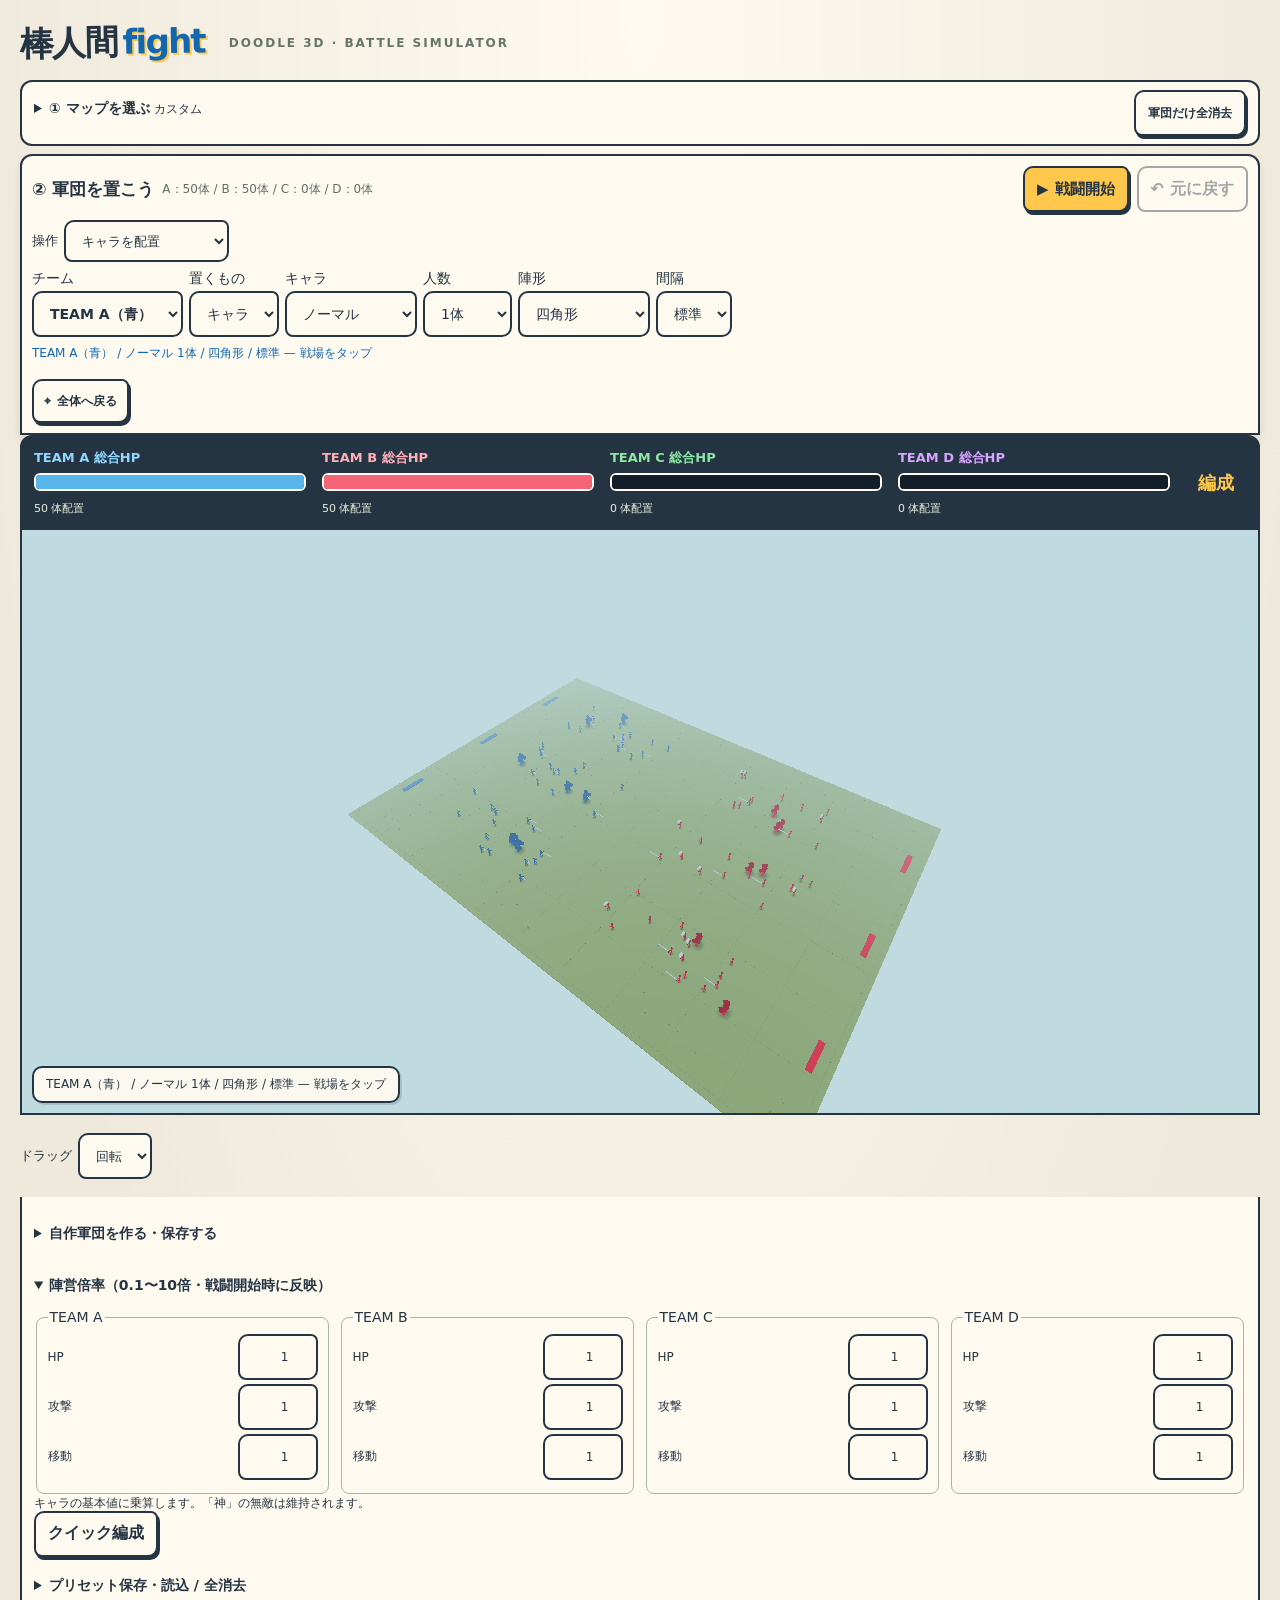
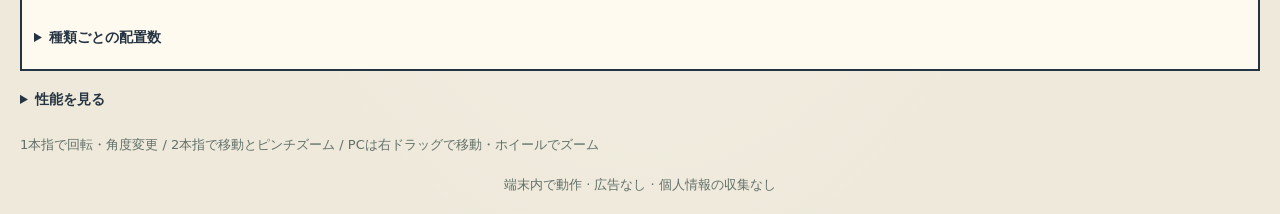
==== index.html @ 651b4381 "Add files via upload" ====
<!doctype html><html lang="ja"><head><meta charset="utf-8"><meta name="viewport" content="width=device-width,initial-scale=1,viewport-fit=cover"><meta name="theme-color" content="#fffaf0"><meta http-equiv="Content-Security-Policy" content="default-src 'self'; script-src 'self'; style-src 'self'; img-src 'self' data:; connect-src 'self'; worker-src 'self'; manifest-src 'self'"><title>棒人間fight</title><link rel="stylesheet" href="style.css"><link rel="manifest" href="manifest.json"><link rel="icon" href="icon.svg"></head><body><main><header><h1>棒人間<span>fight</span></h1><p>DOODLE 3D · BATTLE SIMULATOR</p><button id="install" hidden>インストール</button></header><section id="setup"><div class="intro"><b>2〜4陣営を編成しよう</b><span>人数を入力 → 自動配置 → フィールドで調整。</span></div><div class="teams"><section class="team a"><h2>TEAM A <small>青チーム</small></h2><div id="roster0"></div><p id="total0"></p></section><section class="team b"><h2>TEAM B <small>赤チーム</small></h2><div id="roster1"></div><p id="total1"></p></section><section class="team c"><h2>TEAM C <small>緑チーム</small></h2><div id="roster2"></div><p id="total2"></p></section><section class="team d"><h2>TEAM D <small>紫チーム</small></h2><div id="roster3"></div><p id="total3"></p></section></div><div class="actions"><button id="quickBack">元のフィールドへ戻る</button><button id="demo">おすすめ編成</button><button id="clear">全員クリア</button><button id="fight" class="primary">自動配置してフィールドへ</button></div><p id="notice" role="status">種類を混ぜて、大軍同士の戦いも楽しめます。</p></section><section id="battle" hidden><section id="mapBar" hidden><details id="mapChooser"><summary>① マップを選ぶ <span id="mapName">カスタム</span></summary><div id="mapButtons"></div><p id="mapHint">地形だけを切り替えます。軍団と倍率は保ちます。</p></details><button id="clearUnits">軍団だけ全消去</button></section><section id="editorBar" hidden><div class="editorTop"><h2>② 軍団を置こう</h2><small id="editCounts"></small><button id="editorStart" class="primary">戦闘開始</button><button id="undo" disabled>元に戻す</button></div><div class="editorTools"><label>操作 <select id="editTool"><option value="place">キャラを配置</option><option value="brush">ブラシで配置</option><option value="select">選択</option><option value="move">選択したものを移動</option><option value="terrain">地形を配置</option><option value="camera">カメラのみ</option></select></label><span id="editorPlacement"></span><button id="deleteSelected" disabled>選択を削除</button><button id="rotateSelected" disabled>45°回転</button><label id="terrainOptions" hidden>地形 <select id="terrainType"></select></label><label id="terrainScaleLabel" hidden>大きさ <select id="terrainScale"><option value="0.7">小</option><option value="1" selected>標準</option><option value="1.5">大</option></select></label></div><div id="editorStatus"></div><span id="editorCamera"></span></section><section id="editorDetails" hidden><details id="armyBuilder"><summary>自作軍団を作る・保存する</summary><p>キャラの人数を決めて保存すると、軍団メニューから呼び出せます。</p><div class="editorTools"><input id="armyName" maxlength="80" placeholder="自作軍団名" aria-label="自作軍団名"><button id="armyFromTeam">選んだTEAMの構成を使う</button><button id="armyFromPreset">選んだ軍団を編集</button></div><div id="armyRows"></div><div class="editorTools"><span id="customTotal">合計0体</span><button id="saveArmy" class="primary">軍団を保存・更新</button></div><small>現在の陣形・間隔も保存。同じ名前は更新します。軍団は1〜300体、50種類まで。</small><p id="armySaveStatus" role="status"></p></details><details open><summary>陣営倍率（0.1〜10倍・戦闘開始時に反映）</summary><div class="multipliers"><fieldset><legend>TEAM A</legend><label>HP<input id="mult0_hp" type="number" min="0.1" max="10" step="0.1" value="1" aria-label="TEAM A HP倍率"></label><label>攻撃<input id="mult0_attack" type="number" min="0.1" max="10" step="0.1" value="1" aria-label="TEAM A 攻撃倍率"></label><label>移動<input id="mult0_speed" type="number" min="0.1" max="10" step="0.1" value="1" aria-label="TEAM A 移動倍率"></label></fieldset><fieldset><legend>TEAM B</legend><label>HP<input id="mult1_hp" type="number" min="0.1" max="10" step="0.1" value="1" aria-label="TEAM B HP倍率"></label><label>攻撃<input id="mult1_attack" type="number" min="0.1" max="10" step="0.1" value="1" aria-label="TEAM B 攻撃倍率"></label><label>移動<input id="mult1_speed" type="number" min="0.1" max="10" step="0.1" value="1" aria-label="TEAM B 移動倍率"></label></fieldset><fieldset><legend>TEAM C</legend><label>HP<input id="mult2_hp" type="number" min="0.1" max="10" step="0.1" value="1" aria-label="TEAM C HP倍率"></label><label>攻撃<input id="mult2_attack" type="number" min="0.1" max="10" step="0.1" value="1" aria-label="TEAM C 攻撃倍率"></label><label>移動<input id="mult2_speed" type="number" min="0.1" max="10" step="0.1" value="1" aria-label="TEAM C 移動倍率"></label></fieldset><fieldset><legend>TEAM D</legend><label>HP<input id="mult3_hp" type="number" min="0.1" max="10" step="0.1" value="1" aria-label="TEAM D HP倍率"></label><label>攻撃<input id="mult3_attack" type="number" min="0.1" max="10" step="0.1" value="1" aria-label="TEAM D 攻撃倍率"></label><label>移動<input id="mult3_speed" type="number" min="0.1" max="10" step="0.1" value="1" aria-label="TEAM D 移動倍率"></label></fieldset></div><small>キャラの基本値に乗算します。「神」の無敵は維持されます。</small></details><button id="quick">クイック編成</button><details><summary>プリセット保存・読込 / 全消去</summary><div class="editorTools"><input id="presetName" type="text" placeholder="プリセット名" maxlength="80" aria-label="プリセット名"><button id="savePreset">保存</button><select id="presetList" aria-label="保存したプリセット"></select><button id="loadPreset">読込</button><select id="clearScope" aria-label="全消去の対象"><option value="0">TEAM Aのみ</option><option value="1">TEAM Bのみ</option><option value="2">TEAM Cのみ</option><option value="3">TEAM Dのみ</option><option value="terrain">地形のみ</option><option value="all">すべて</option></select><button id="clearField">選んだ対象を全消去</button></div></details><details><summary>種類ごとの配置数</summary><p id="composition"></p></details></section><div class="hud"><div><b>TEAM A 総合HP</b><progress id="hp0" max="1" value="1"></progress><small id="stats0"></small></div><div><b>TEAM B 総合HP</b><progress id="hp1" max="1" value="1"></progress><small id="stats1"></small></div><div><b>TEAM C 総合HP</b><progress id="hp2" max="1" value="1"></progress><small id="stats2"></small></div><div><b>TEAM D 総合HP</b><progress id="hp3" max="1" value="1"></progress><small id="stats3"></small></div><strong id="clock">0:00</strong></div><div id="arena"><canvas id="canvas"></canvas><div id="result" hidden><h2 id="winner"></h2><button id="again" class="primary">同じ配置でもう一度</button><button id="back">編成を変更</button></div><span id="dumbbellLabel" hidden>1t</span><output id="fieldFeedback" role="status" hidden></output><output id="selected">棒人間をタップすると個人HPを表示</output></div><div class="placement"><button id="placeToggle" aria-pressed="false">キャラを追加配置</button><div id="placeOptions" hidden><label>チーム <select id="placeTeam"><option value="0">TEAM A（青）</option><option value="1">TEAM B（赤）</option><option value="2">TEAM C（緑）</option><option value="3">TEAM D（紫）</option></select></label><label class="phase2Only">置くもの <select id="placeSource"><option value="character">キャラ</option><option value="army">軍団</option></select></label><label id="placeTypeLabel">キャラ <select id="placeType"></select></label><label id="armyLabel" hidden>軍団 <select id="armySelect"></select></label><label id="countLabel" class="phase2Only">人数 <select id="placeCount"><option value="1">1体</option><option value="5">5体</option><option value="10">10体</option><option value="25">25体</option><option value="50">50体</option><option value="100">100体</option></select></label><span id="armyTotal" class="phase2Only" hidden></span><label class="phase2Only">陣形 <select id="formation"></select></label><label class="phase2Only">間隔 <select id="density"></select></label><label id="brushCountLabel" hidden>ブラシ <select id="brushCount"><option value="1">1体ずつ</option><option value="5">5体ずつ</option><option value="10">10体ずつ</option></select></label><p id="armyContents" class="phase2Only" hidden></p><button id="placeEnd">配置終了</button></div><p id="placeStatus" role="status">通常操作：ドラッグでカメラを操作</p></div><div class="controls"><button id="pause">一時停止</button><button id="resetCamera">全体へ戻る</button><label>速度 <select id="speed"><option value="1">1倍</option><option value="2">2倍</option><option value="4">4倍</option></select></label><label>ドラッグ <select id="cameraMode"><option value="orbit">回転</option><option value="pan">移動</option></select></label><button id="return">編成を変更</button><span id="performance"></span></div><details><summary>性能を見る</summary><p id="perfDetail"></p><small>時間はCPU側の測定です。GPU時間は含みません。</small></details><p class="hint">1本指で回転・角度変更 / 2本指で移動とピンチズーム / PCは右ドラッグで移動・ホイールでズーム</p></section><footer>端末内で動作 · 広告なし · 個人情報の収集なし</footer></main><script type="module" src="game.js"></script></body></html>
---- style.css ----
/* Doodle 3D: paper, ink, team colours. No remote fonts or images. */
:root{color-scheme:light;font-family:system-ui,"Arial Rounded MT Bold",sans-serif;background:#eee9db;color:#253442;--ink:#253442;--paper:#fffaf0;--blue:#1267af;--red:#cb3549;--gold:#ffc84c}*{box-sizing:border-box}body{margin:0;background:radial-gradient(ellipse at top,#fffaf0,transparent 75%)}main{max-width:1300px;margin:auto;padding:20px}header{display:flex;align-items:center;gap:24px;flex-wrap:wrap;padding-bottom:14px}h1{font-size:34px;margin:0;letter-spacing:-1.8px;transform:rotate(-1deg)}h1 span{color:var(--blue);margin-left:6px;text-shadow:2px 2px 0 #ffc84c}header p{font-weight:800;letter-spacing:2px;font-size:12px;margin:0;color:#667569}h2{margin:0 0 12px;font-size:22px}h2 small{font-size:12px;margin-left:10px;color:#65706c}.intro{display:flex;justify-content:space-between;gap:12px;flex-wrap:wrap;margin-bottom:18px}.intro span,footer,.hint{color:#617068;font-size:13px}.teams{display:grid;grid-template-columns:1fr 1fr;gap:18px}.team{background:var(--paper);border:2px solid var(--ink);border-top:6px solid var(--blue);border-radius:18px 12px 17px 10px;padding:18px;box-shadow:3px 4px 0 #25344218}.team.b{border-top-color:var(--red)}.team.a h2{color:var(--blue)}.team.b h2{color:var(--red)}.row{display:grid;grid-template-columns:1fr 85px;align-items:center;gap:8px;border-bottom:1px dashed #c7c9b9;padding:8px 0}.row label{font-size:14px}.row small{display:block;font-size:12px;color:#65706c;margin-top:3px}
input,select,button{font:inherit;border:2px solid var(--ink);border-radius:10px 7px 10px 8px;background:var(--paper);color:var(--ink);min-height:46px;padding:8px 12px;max-width:100%}input{width:100%;text-align:right}button{cursor:pointer;font-weight:800;box-shadow:2px 3px 0 #253442;transition:transform .1s,box-shadow .1s}button:hover{background:#f1e8d3}button:active{transform:translate(2px,2px);box-shadow:0 1px 0 #253442}button:focus-visible,input:focus-visible,select:focus-visible,summary:focus-visible{outline:3px solid #1e8fc5;outline-offset:3px}button.primary{background:var(--gold);color:var(--ink);border-color:var(--ink)}button.primary:hover{background:#ffdb7a}button:disabled{opacity:.42;cursor:default;box-shadow:none}button::before{margin-right:6px}#editorStart::before{content:"▶"}#undo::before{content:"↶"}#deleteSelected::before{content:"×"}#rotateSelected::before{content:"↻"}#placeToggle::before{content:"＋"}#placeEnd::before{content:"✓"}#again::before{content:"↻"}#savePreset::before{content:"▣"}#back::before,#return::before{content:"✎"}#resetCamera::before{content:"⌖"}.actions,.controls{display:flex;flex-wrap:wrap;align-items:center;gap:10px;margin:18px 0}.actions .primary{margin-left:auto;padding:12px 26px}#notice{color:#617068;font-size:13px}
.hud{display:grid;grid-template-columns:1fr 60px 1fr;gap:16px;padding:12px;background:var(--ink);color:#fffaf0;border-radius:12px 12px 0 0;border:2px solid var(--ink)}.hud>div:last-child{text-align:right}.hud b{display:block;font-size:13px}.hud>div:first-child b{color:#8fd7ff}.hud>div:last-child b{color:#ffafb7}.hud small{font-size:11px;color:#eceddb}.hud strong{align-self:center;text-align:center;font-size:18px;color:var(--gold)}progress{appearance:none;display:block;width:100%;height:18px;margin:6px 0;border:2px solid #fffaf0;border-radius:6px;overflow:hidden;background:#131e28;accent-color:#57b5ec}progress::-webkit-progress-bar{background:#131e28}progress::-webkit-progress-value{background:#57b5ec}#hp1::-webkit-progress-value{background:#f56577}progress::-moz-progress-bar{background:#57b5ec}#hp1::-moz-progress-bar{background:#f56577}#hp1{accent-color:#f56577}#arena{position:relative;height:65vh;min-height:300px;background:#bfdbe0;overflow:hidden;border:2px solid var(--ink);border-top:0}canvas{display:block;width:100%;height:100%;touch-action:none}#selected{position:absolute;bottom:10px;left:10px;max-width:calc(100% - 20px);background:#fffaf0ed;color:var(--ink);border:2px solid var(--ink);padding:8px 12px;border-radius:10px;font-size:12px;pointer-events:none;box-shadow:2px 2px 0 #25344228}#result{position:absolute;inset:0;background:#253442c9;display:flex;justify-content:center;align-items:center;flex-wrap:wrap;align-content:center;gap:12px;padding:12px}#result[hidden],[hidden]{display:none!important}#winner{width:100%;text-align:center;font-size:clamp(32px,7vw,80px);color:var(--gold);text-shadow:4px 4px 0 #17212c;transform:rotate(-2deg)}#dumbbellLabel{position:absolute;transform:translate(-50%,-50%);font-weight:900;color:white;text-shadow:0 2px 3px #000;pointer-events:none}.controls label{display:flex;align-items:center;gap:6px;font-size:13px}#performance{font-size:12px;color:#617068}footer{text-align:center;margin-top:22px}
.placement{padding:12px;background:var(--paper);border:2px solid var(--ink);border-top:0;display:flex;flex-wrap:wrap;gap:10px;align-items:center;border-radius:0 0 12px 12px}#placeOptions{display:flex;flex-wrap:wrap;align-items:center;gap:10px}#placeOptions label{display:flex;align-items:center;gap:6px;font-size:14px}#placeType{max-width:210px}#placeStatus{width:100%;margin:0;font-size:14px;color:#617068}#placeStatus[data-team="0"]{color:var(--blue)}#placeStatus[data-team="1"]{color:var(--red)}#placeTeam{font-weight:800}#placeToggle[aria-pressed="true"]{background:var(--gold)}
#editorBar{position:sticky;top:0;z-index:5;background:var(--paper);border:2px solid var(--ink);border-radius:12px 12px 0 0;padding:10px;box-shadow:0 5px 10px #25344218}.editorTop,.editorTools{display:flex;align-items:center;gap:8px;flex-wrap:wrap}.editorTop h2{font-size:17px;margin:0}.editorTop .primary{margin-left:auto;font-size:15px}.editorTools{margin:8px 0}.editorTools label{display:flex;gap:6px;align-items:center;font-size:13px}.editorTools button{font-size:13px}#editorPlacement{display:contents}#editorBar #placeOptions{gap:6px}#editorBar #placeStatus{font-size:12px;padding-bottom:4px}#editorCamera{display:block;margin-top:6px}#editorCamera button{min-height:44px;font-size:12px;padding:5px 10px}#editorStatus{font-size:13px}#editCounts{color:#617068;font-size:12px}#editorDetails{padding:8px 12px;background:var(--paper);border:2px solid var(--ink);border-top:0}details{font-size:14px;margin-top:8px}summary{cursor:pointer;min-height:44px;padding:12px 0;font-weight:700}#composition{line-height:1.8;font-size:13px;white-space:pre-line}#presetName{width:190px;text-align:left}#presetList{max-width:230px}#editorBar #editTool{max-width:190px}#editorBar #placeType{max-width:180px}.editing .placement{display:none}
@media(max-width:600px){main{padding:10px}header{gap:8px 16px}h1{font-size:27px}header p{font-size:10px}.teams{gap:8px}.team{padding:10px}.row{grid-template-columns:1fr 58px}.row label{font-size:13px}.row small{font-size:11px}input{padding:8px 4px}h2{font-size:17px}h2 small{display:block;margin:3px 0}.hud{gap:8px;padding:8px}.actions .primary{width:100%;margin:0}.controls{gap:8px}.controls button{font-size:12px;padding:8px}#arena{height:60vh;min-height:300px}.placement{padding:10px}#placeOptions{gap:8px;width:100%}#placeOptions label{flex-wrap:wrap}#placeType{max-width:175px}.editorTop{gap:6px}.editorTop h2{font-size:16px}.editorTop .primary{margin-left:auto}.editorTools{gap:8px}.editorTools label{flex-wrap:wrap}.editorTools select{max-width:260px}#editorBar #placeOptions label{font-size:12px}#editorBar #placeType,#editorBar #placeTeam{max-width:150px}#editorBar #editTool{max-width:160px}}
@media(orientation:landscape) and (max-height:500px){header{display:none}.hud{padding:6px}.controls{margin:8px 0}.hint,footer{display:none}#battle #arena{height:62vh;min-height:190px}.editing #battle #arena{height:calc(100dvh - 225px);min-height:160px}.editing .editorTop{gap:6px}.editing .editorTools{margin:4px 0}.editing #editorStatus{max-width:100%}}
@media(prefers-reduced-motion:reduce){button{transition:none}}

.team.c{border-top-color:#299c51}.team.d{border-top-color:#9e48cd}.team.c h2,#placeStatus[data-team="2"]{color:#218744}.team.d h2,#placeStatus[data-team="3"]{color:#9040bc}
.hud{grid-template-columns:repeat(4,minmax(0,1fr)) 60px}.hud>div{text-align:left!important}.hud>div:nth-child(3) b{color:#8ce6a4}.hud>div:nth-child(4) b{color:#d6a5ff}.hud>div:nth-child(2) b{color:#ffafb7}
#hp2::-webkit-progress-value{background:#54ca79}#hp3::-webkit-progress-value{background:#bc83ee}#hp2::-moz-progress-bar{background:#54ca79}#hp3::-moz-progress-bar{background:#bc83ee}
.multipliers{display:grid;grid-template-columns:repeat(4,minmax(0,1fr));gap:8px}.multipliers fieldset{min-width:0;border:1px solid #aab3a5;border-radius:8px}.multipliers label{display:flex;align-items:center;gap:6px;margin:4px 0;font-size:12px}.multipliers input{min-width:0;width:80px;margin-left:auto}
@media(max-width:600px){.hud{grid-template-columns:1fr 1fr}.hud strong{grid-column:1/-1}.multipliers{grid-template-columns:1fr 1fr}.teams{grid-template-columns:1fr}}

/* Phase 2: team → character/army → count → formation → tap. */
body:not(.editing) .phase2Only{display:none!important}#armyContents{flex-basis:100%;font-size:12px;line-height:1.6;margin:0;color:#617068}#armyTotal{font-weight:700;font-size:13px}#armySelect{max-width:235px}
#mapBar{display:flex;gap:10px;align-items:flex-start;flex-wrap:wrap;background:var(--paper);border:2px solid var(--ink);border-radius:12px;padding:8px 12px;margin-bottom:8px}#mapBar details{flex:1;margin:0}#mapBar summary{padding:10px 0}#mapName{font-size:12px;font-weight:400}#mapButtons{display:grid;grid-template-columns:repeat(3,minmax(0,1fr));gap:8px}#mapHint{font-size:12px;color:#617068}#clearUnits{font-size:12px}#armyRows{display:grid;grid-template-columns:repeat(4,minmax(0,1fr));gap:8px}#armyRows label{display:flex;align-items:center;gap:6px;font-size:12px}#armyRows input{width:75px;min-width:0;margin-left:auto}#armyName{max-width:230px;text-align:left}#armySaveStatus{font-size:13px}#editorBar #placeOptions{align-items:end}#editorBar #placeOptions label{display:flex;flex-direction:column;align-items:flex-start;gap:3px}#editorBar #placeOptions select{width:100%;max-width:235px}#editorPlacement{display:block;width:100%}#editorBar #editTool{min-height:42px}#editorStatus{min-height:28px}#placeStatus{overflow-wrap:anywhere}
@media(max-width:600px){#editorBar{position:relative}#editorBar #placeOptions{display:grid;grid-template-columns:1fr 1fr;width:100%;gap:7px}#editorBar #placeOptions select{max-width:100%}#armyContents,#armyTotal{grid-column:1/-1}#editorBar #placeOptions label{min-width:0;font-size:12px}#armyRows{grid-template-columns:1fr 1fr}#mapButtons{grid-template-columns:1fr 1fr}#mapBar{padding:6px 10px}#editorCamera{margin-top:0}#editorCamera button{min-height:40px}#mapName{display:block}}
@media(orientation:landscape) and (max-height:500px){#editorBar{position:relative}.editing #arena{height:65vh!important;min-height:210px!important}}

#fieldFeedback{position:absolute;top:10px;left:10px;max-width:calc(100% - 20px);background:#fff1c5ed;border:1px solid var(--ink);border-radius:8px;padding:8px 10px;font-size:12px;pointer-events:none;overflow-wrap:anywhere;color:var(--ink)}
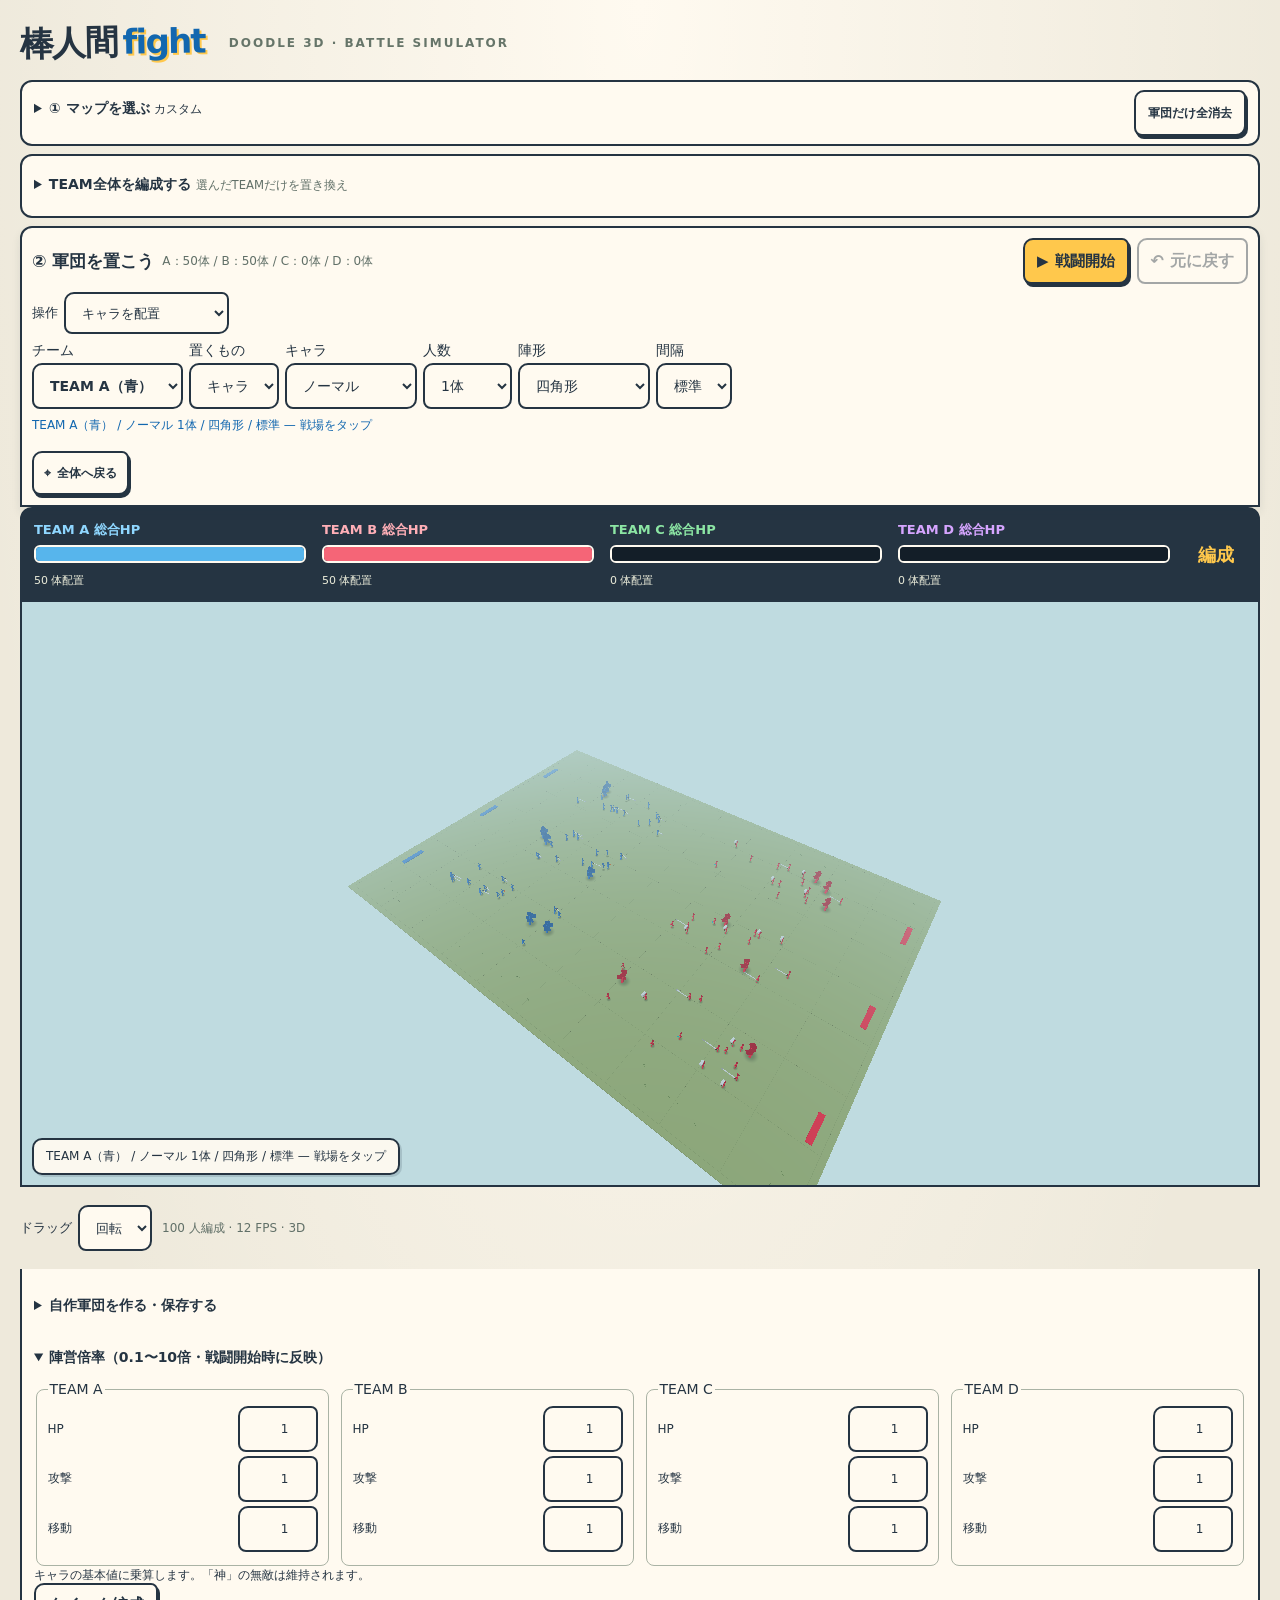
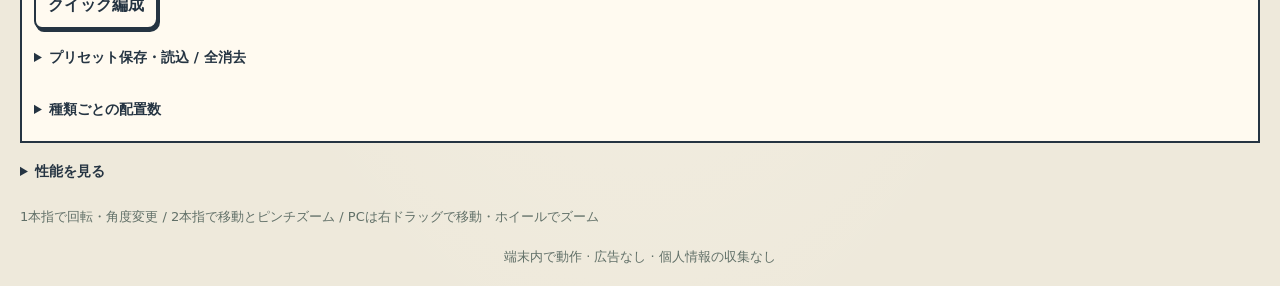
==== commit 82049902: "Add files via upload" ====
--- a/index.html
+++ b/index.html
@@ -1 +1 @@
-<!doctype html><html lang="ja"><head><meta charset="utf-8"><meta name="viewport" content="width=device-width,initial-scale=1,viewport-fit=cover"><meta name="theme-color" content="#fffaf0"><meta http-equiv="Content-Security-Policy" content="default-src 'self'; script-src 'self'; style-src 'self'; img-src 'self' data:; connect-src 'self'; worker-src 'self'; manifest-src 'self'"><title>棒人間fight</title><link rel="stylesheet" href="style.css"><link rel="manifest" href="manifest.json"><link rel="icon" href="icon.svg"></head><body><main><header><h1>棒人間<span>fight</span></h1><p>DOODLE 3D · BATTLE SIMULATOR</p><button id="install" hidden>インストール</button></header><section id="setup"><div class="intro"><b>2〜4陣営を編成しよう</b><span>人数を入力 → 自動配置 → フィールドで調整。</span></div><div class="teams"><section class="team a"><h2>TEAM A <small>青チーム</small></h2><div id="roster0"></div><p id="total0"></p></section><section class="team b"><h2>TEAM B <small>赤チーム</small></h2><div id="roster1"></div><p id="total1"></p></section><section class="team c"><h2>TEAM C <small>緑チーム</small></h2><div id="roster2"></div><p id="total2"></p></section><section class="team d"><h2>TEAM D <small>紫チーム</small></h2><div id="roster3"></div><p id="total3"></p></section></div><div class="actions"><button id="quickBack">元のフィールドへ戻る</button><button id="demo">おすすめ編成</button><button id="clear">全員クリア</button><button id="fight" class="primary">自動配置してフィールドへ</button></div><p id="notice" role="status">種類を混ぜて、大軍同士の戦いも楽しめます。</p></section><section id="battle" hidden><section id="mapBar" hidden><details id="mapChooser"><summary>① マップを選ぶ <span id="mapName">カスタム</span></summary><div id="mapButtons"></div><p id="mapHint">地形だけを切り替えます。軍団と倍率は保ちます。</p></details><button id="clearUnits">軍団だけ全消去</button></section><section id="editorBar" hidden><div class="editorTop"><h2>② 軍団を置こう</h2><small id="editCounts"></small><button id="editorStart" class="primary">戦闘開始</button><button id="undo" disabled>元に戻す</button></div><div class="editorTools"><label>操作 <select id="editTool"><option value="place">キャラを配置</option><option value="brush">ブラシで配置</option><option value="select">選択</option><option value="move">選択したものを移動</option><option value="terrain">地形を配置</option><option value="camera">カメラのみ</option></select></label><span id="editorPlacement"></span><button id="deleteSelected" disabled>選択を削除</button><button id="rotateSelected" disabled>45°回転</button><label id="terrainOptions" hidden>地形 <select id="terrainType"></select></label><label id="terrainScaleLabel" hidden>大きさ <select id="terrainScale"><option value="0.7">小</option><option value="1" selected>標準</option><option value="1.5">大</option></select></label></div><div id="editorStatus"></div><span id="editorCamera"></span></section><section id="editorDetails" hidden><details id="armyBuilder"><summary>自作軍団を作る・保存する</summary><p>キャラの人数を決めて保存すると、軍団メニューから呼び出せます。</p><div class="editorTools"><input id="armyName" maxlength="80" placeholder="自作軍団名" aria-label="自作軍団名"><button id="armyFromTeam">選んだTEAMの構成を使う</button><button id="armyFromPreset">選んだ軍団を編集</button></div><div id="armyRows"></div><div class="editorTools"><span id="customTotal">合計0体</span><button id="saveArmy" class="primary">軍団を保存・更新</button></div><small>現在の陣形・間隔も保存。同じ名前は更新します。軍団は1〜300体、50種類まで。</small><p id="armySaveStatus" role="status"></p></details><details open><summary>陣営倍率（0.1〜10倍・戦闘開始時に反映）</summary><div class="multipliers"><fieldset><legend>TEAM A</legend><label>HP<input id="mult0_hp" type="number" min="0.1" max="10" step="0.1" value="1" aria-label="TEAM A HP倍率"></label><label>攻撃<input id="mult0_attack" type="number" min="0.1" max="10" step="0.1" value="1" aria-label="TEAM A 攻撃倍率"></label><label>移動<input id="mult0_speed" type="number" min="0.1" max="10" step="0.1" value="1" aria-label="TEAM A 移動倍率"></label></fieldset><fieldset><legend>TEAM B</legend><label>HP<input id="mult1_hp" type="number" min="0.1" max="10" step="0.1" value="1" aria-label="TEAM B HP倍率"></label><label>攻撃<input id="mult1_attack" type="number" min="0.1" max="10" step="0.1" value="1" aria-label="TEAM B 攻撃倍率"></label><label>移動<input id="mult1_speed" type="number" min="0.1" max="10" step="0.1" value="1" aria-label="TEAM B 移動倍率"></label></fieldset><fieldset><legend>TEAM C</legend><label>HP<input id="mult2_hp" type="number" min="0.1" max="10" step="0.1" value="1" aria-label="TEAM C HP倍率"></label><label>攻撃<input id="mult2_attack" type="number" min="0.1" max="10" step="0.1" value="1" aria-label="TEAM C 攻撃倍率"></label><label>移動<input id="mult2_speed" type="number" min="0.1" max="10" step="0.1" value="1" aria-label="TEAM C 移動倍率"></label></fieldset><fieldset><legend>TEAM D</legend><label>HP<input id="mult3_hp" type="number" min="0.1" max="10" step="0.1" value="1" aria-label="TEAM D HP倍率"></label><label>攻撃<input id="mult3_attack" type="number" min="0.1" max="10" step="0.1" value="1" aria-label="TEAM D 攻撃倍率"></label><label>移動<input id="mult3_speed" type="number" min="0.1" max="10" step="0.1" value="1" aria-label="TEAM D 移動倍率"></label></fieldset></div><small>キャラの基本値に乗算します。「神」の無敵は維持されます。</small></details><button id="quick">クイック編成</button><details><summary>プリセット保存・読込 / 全消去</summary><div class="editorTools"><input id="presetName" type="text" placeholder="プリセット名" maxlength="80" aria-label="プリセット名"><button id="savePreset">保存</button><select id="presetList" aria-label="保存したプリセット"></select><button id="loadPreset">読込</button><select id="clearScope" aria-label="全消去の対象"><option value="0">TEAM Aのみ</option><option value="1">TEAM Bのみ</option><option value="2">TEAM Cのみ</option><option value="3">TEAM Dのみ</option><option value="terrain">地形のみ</option><option value="all">すべて</option></select><button id="clearField">選んだ対象を全消去</button></div></details><details><summary>種類ごとの配置数</summary><p id="composition"></p></details></section><div class="hud"><div><b>TEAM A 総合HP</b><progress id="hp0" max="1" value="1"></progress><small id="stats0"></small></div><div><b>TEAM B 総合HP</b><progress id="hp1" max="1" value="1"></progress><small id="stats1"></small></div><div><b>TEAM C 総合HP</b><progress id="hp2" max="1" value="1"></progress><small id="stats2"></small></div><div><b>TEAM D 総合HP</b><progress id="hp3" max="1" value="1"></progress><small id="stats3"></small></div><strong id="clock">0:00</strong></div><div id="arena"><canvas id="canvas"></canvas><div id="result" hidden><h2 id="winner"></h2><button id="again" class="primary">同じ配置でもう一度</button><button id="back">編成を変更</button></div><span id="dumbbellLabel" hidden>1t</span><output id="fieldFeedback" role="status" hidden></output><output id="selected">棒人間をタップすると個人HPを表示</output></div><div class="placement"><button id="placeToggle" aria-pressed="false">キャラを追加配置</button><div id="placeOptions" hidden><label>チーム <select id="placeTeam"><option value="0">TEAM A（青）</option><option value="1">TEAM B（赤）</option><option value="2">TEAM C（緑）</option><option value="3">TEAM D（紫）</option></select></label><label class="phase2Only">置くもの <select id="placeSource"><option value="character">キャラ</option><option value="army">軍団</option></select></label><label id="placeTypeLabel">キャラ <select id="placeType"></select></label><label id="armyLabel" hidden>軍団 <select id="armySelect"></select></label><label id="countLabel" class="phase2Only">人数 <select id="placeCount"><option value="1">1体</option><option value="5">5体</option><option value="10">10体</option><option value="25">25体</option><option value="50">50体</option><option value="100">100体</option></select></label><span id="armyTotal" class="phase2Only" hidden></span><label class="phase2Only">陣形 <select id="formation"></select></label><label class="phase2Only">間隔 <select id="density"></select></label><label id="brushCountLabel" hidden>ブラシ <select id="brushCount"><option value="1">1体ずつ</option><option value="5">5体ずつ</option><option value="10">10体ずつ</option></select></label><p id="armyContents" class="phase2Only" hidden></p><button id="placeEnd">配置終了</button></div><p id="placeStatus" role="status">通常操作：ドラッグでカメラを操作</p></div><div class="controls"><button id="pause">一時停止</button><button id="resetCamera">全体へ戻る</button><label>速度 <select id="speed"><option value="1">1倍</option><option value="2">2倍</option><option value="4">4倍</option></select></label><label>ドラッグ <select id="cameraMode"><option value="orbit">回転</option><option value="pan">移動</option></select></label><button id="return">編成を変更</button><span id="performance"></span></div><details><summary>性能を見る</summary><p id="perfDetail"></p><small>時間はCPU側の測定です。GPU時間は含みません。</small></details><p class="hint">1本指で回転・角度変更 / 2本指で移動とピンチズーム / PCは右ドラッグで移動・ホイールでズーム</p></section><footer>端末内で動作 · 広告なし · 個人情報の収集なし</footer></main><script type="module" src="game.js"></script></body></html>
+<!doctype html><html lang="ja"><head><meta charset="utf-8"><meta name="viewport" content="width=device-width,initial-scale=1,viewport-fit=cover"><meta name="theme-color" content="#fffaf0"><meta http-equiv="Content-Security-Policy" content="default-src 'self'; script-src 'self'; style-src 'self'; img-src 'self' data:; connect-src 'self'; worker-src 'self'; manifest-src 'self'"><title>棒人間fight</title><link rel="stylesheet" href="style.css"><link rel="manifest" href="manifest.json"><link rel="icon" href="icon.svg"></head><body><main><header><h1>棒人間<span>fight</span></h1><p>DOODLE 3D · BATTLE SIMULATOR</p><button id="install" hidden>インストール</button></header><section id="setup"><div class="intro"><b>2〜4陣営を編成しよう</b><span>人数を入力 → 自動配置 → フィールドで調整。</span></div><div class="teams"><section class="team a"><h2>TEAM A <small>青チーム</small></h2><div id="roster0"></div><p id="total0"></p></section><section class="team b"><h2>TEAM B <small>赤チーム</small></h2><div id="roster1"></div><p id="total1"></p></section><section class="team c"><h2>TEAM C <small>緑チーム</small></h2><div id="roster2"></div><p id="total2"></p></section><section class="team d"><h2>TEAM D <small>紫チーム</small></h2><div id="roster3"></div><p id="total3"></p></section></div><div class="actions"><button id="quickBack">元のフィールドへ戻る</button><button id="demo">おすすめ編成</button><button id="clear">全員クリア</button><button id="fight" class="primary">自動配置してフィールドへ</button></div><p id="notice" role="status">種類を混ぜて、大軍同士の戦いも楽しめます。</p></section><section id="battle" hidden><section id="mapBar" hidden><details id="mapChooser"><summary>① マップを選ぶ <span id="mapName">カスタム</span></summary><div id="mapButtons"></div><p id="mapHint">地形だけを切り替えます。軍団と倍率は保ちます。</p></details><button id="clearUnits">軍団だけ全消去</button></section><section id="teamPresetBar" hidden><details id="teamPresetPanel"><summary>TEAM全体を編成する <small>選んだTEAMだけを置き換え</small></summary><div class="teamPresetGrid"><section class="teamPresetCard teamColor0"><h3>TEAM A 全体 <small id="teamPresetCount0"></small></h3><select id="teamPreset0" aria-label="TEAM A 全体プリセット"></select><p id="teamPresetSummary0"></p><button id="applyTeam0">このTEAMを編成</button></section><section class="teamPresetCard teamColor1"><h3>TEAM B 全体 <small id="teamPresetCount1"></small></h3><select id="teamPreset1" aria-label="TEAM B 全体プリセット"></select><p id="teamPresetSummary1"></p><button id="applyTeam1">このTEAMを編成</button></section><section class="teamPresetCard teamColor2"><h3>TEAM C 全体 <small id="teamPresetCount2"></small></h3><select id="teamPreset2" aria-label="TEAM C 全体プリセット"></select><p id="teamPresetSummary2"></p><button id="applyTeam2">このTEAMを編成</button></section><section class="teamPresetCard teamColor3"><h3>TEAM D 全体 <small id="teamPresetCount3"></small></h3><select id="teamPreset3" aria-label="TEAM D 全体プリセット"></select><p id="teamPresetSummary3"></p><button id="applyTeam3">このTEAMを編成</button></section></div><details id="saveTeamPanel"><summary>自作チームの配置を保存</summary><div class="editorTools"><label>TEAM <select id="saveTeamTarget"><option value="0">A</option><option value="1">B</option><option value="2">C</option><option value="3">D</option></select></label><input id="teamPresetName" maxlength="80" placeholder="自作チーム名" aria-label="自作チーム名"><button id="saveTeamPreset">チームを保存・更新</button></div><small>種類・人数・部隊間の配置を保存。別TEAMでは初期位置と向きを合わせて展開。同名は更新。</small><p id="teamSaveStatus" role="status"></p></details></details></section><section id="editorBar" hidden><div class="editorTop"><h2>② 軍団を置こう</h2><small id="editCounts"></small><button id="editorStart" class="primary">戦闘開始</button><button id="undo" disabled>元に戻す</button></div><div class="editorTools"><label>操作 <select id="editTool"><option value="place">キャラを配置</option><option value="brush">ブラシで配置</option><option value="select">選択</option><option value="move">選択したものを移動</option><option value="terrain">地形を配置</option><option value="camera">カメラのみ</option></select></label><span id="editorPlacement"></span><button id="deleteSelected" disabled>選択を削除</button><button id="rotateSelected" disabled>45°回転</button><label id="terrainOptions" hidden>地形 <select id="terrainType"></select></label><label id="terrainScaleLabel" hidden>大きさ <select id="terrainScale"><option value="0.7">小</option><option value="1" selected>標準</option><option value="1.5">大</option></select></label></div><div id="editorStatus"></div><span id="editorCamera"></span></section><section id="editorDetails" hidden><details id="armyBuilder"><summary>自作軍団を作る・保存する</summary><p>キャラの人数を決めて保存すると、軍団メニューから呼び出せます。</p><div class="editorTools"><input id="armyName" maxlength="80" placeholder="自作軍団名" aria-label="自作軍団名"><button id="armyFromTeam">選んだTEAMの構成を使う</button><button id="armyFromPreset">選んだ軍団を編集</button></div><div id="armyRows"></div><div class="editorTools"><span id="customTotal">合計0体</span><button id="saveArmy" class="primary">軍団を保存・更新</button></div><small>現在の陣形・間隔も保存。同じ名前は更新します。軍団は1〜300体、50種類まで。</small><p id="armySaveStatus" role="status"></p></details><details open><summary>陣営倍率（0.1〜10倍・戦闘開始時に反映）</summary><div class="multipliers"><fieldset><legend>TEAM A</legend><label>HP<input id="mult0_hp" type="number" min="0.1" max="10" step="0.1" value="1" aria-label="TEAM A HP倍率"></label><label>攻撃<input id="mult0_attack" type="number" min="0.1" max="10" step="0.1" value="1" aria-label="TEAM A 攻撃倍率"></label><label>移動<input id="mult0_speed" type="number" min="0.1" max="10" step="0.1" value="1" aria-label="TEAM A 移動倍率"></label></fieldset><fieldset><legend>TEAM B</legend><label>HP<input id="mult1_hp" type="number" min="0.1" max="10" step="0.1" value="1" aria-label="TEAM B HP倍率"></label><label>攻撃<input id="mult1_attack" type="number" min="0.1" max="10" step="0.1" value="1" aria-label="TEAM B 攻撃倍率"></label><label>移動<input id="mult1_speed" type="number" min="0.1" max="10" step="0.1" value="1" aria-label="TEAM B 移動倍率"></label></fieldset><fieldset><legend>TEAM C</legend><label>HP<input id="mult2_hp" type="number" min="0.1" max="10" step="0.1" value="1" aria-label="TEAM C HP倍率"></label><label>攻撃<input id="mult2_attack" type="number" min="0.1" max="10" step="0.1" value="1" aria-label="TEAM C 攻撃倍率"></label><label>移動<input id="mult2_speed" type="number" min="0.1" max="10" step="0.1" value="1" aria-label="TEAM C 移動倍率"></label></fieldset><fieldset><legend>TEAM D</legend><label>HP<input id="mult3_hp" type="number" min="0.1" max="10" step="0.1" value="1" aria-label="TEAM D HP倍率"></label><label>攻撃<input id="mult3_attack" type="number" min="0.1" max="10" step="0.1" value="1" aria-label="TEAM D 攻撃倍率"></label><label>移動<input id="mult3_speed" type="number" min="0.1" max="10" step="0.1" value="1" aria-label="TEAM D 移動倍率"></label></fieldset></div><small>キャラの基本値に乗算します。「神」の無敵は維持されます。</small></details><button id="quick">クイック編成</button><details><summary>プリセット保存・読込 / 全消去</summary><div class="editorTools"><input id="presetName" type="text" placeholder="プリセット名" maxlength="80" aria-label="プリセット名"><button id="savePreset">保存</button><select id="presetList" aria-label="保存したプリセット"></select><button id="loadPreset">読込</button><select id="clearScope" aria-label="全消去の対象"><option value="0">TEAM Aのみ</option><option value="1">TEAM Bのみ</option><option value="2">TEAM Cのみ</option><option value="3">TEAM Dのみ</option><option value="terrain">地形のみ</option><option value="all">すべて</option></select><button id="clearField">選んだ対象を全消去</button></div></details><details><summary>種類ごとの配置数</summary><p id="composition"></p></details></section><div class="hud"><div><b>TEAM A 総合HP</b><progress id="hp0" max="1" value="1"></progress><small id="stats0"></small></div><div><b>TEAM B 総合HP</b><progress id="hp1" max="1" value="1"></progress><small id="stats1"></small></div><div><b>TEAM C 総合HP</b><progress id="hp2" max="1" value="1"></progress><small id="stats2"></small></div><div><b>TEAM D 総合HP</b><progress id="hp3" max="1" value="1"></progress><small id="stats3"></small></div><strong id="clock">0:00</strong></div><div id="arena"><canvas id="canvas"></canvas><div id="result" hidden><h2 id="winner"></h2><div id="battleReport"><p id="reportTime"></p><div class="reportTable"><table><thead><tr><th>TEAM</th><th>生存</th><th>撃破</th><th>与ダメージ</th><th>投入</th></tr></thead><tbody id="reportTeams"></tbody></table></div><p id="reportMvp"></p><p id="reportDamage"></p></div><div class="resultActions"><button id="again" class="primary">同じ条件でもう一度</button><button id="back">編成を変更して再戦</button></div></div><span id="dumbbellLabel" hidden>1t</span><output id="fieldFeedback" role="status" hidden></output><output id="selected">棒人間をタップすると個人HPを表示</output></div><div class="placement"><button id="placeToggle" aria-pressed="false">キャラを追加配置</button><div id="placeOptions" hidden><label>チーム <select id="placeTeam"><option value="0">TEAM A（青）</option><option value="1">TEAM B（赤）</option><option value="2">TEAM C（緑）</option><option value="3">TEAM D（紫）</option></select></label><label class="phase2Only">置くもの <select id="placeSource"><option value="character">キャラ</option><option value="army">軍団</option></select></label><label id="placeTypeLabel">キャラ <select id="placeType"></select></label><label id="armyLabel" hidden>この場所に部隊を追加 <select id="armySelect"></select></label><label id="countLabel" class="phase2Only">人数 <select id="placeCount"><option value="1">1体</option><option value="5">5体</option><option value="10">10体</option><option value="25">25体</option><option value="50">50体</option><option value="100">100体</option></select></label><span id="armyTotal" class="phase2Only" hidden></span><label class="phase2Only">陣形 <select id="formation"></select></label><label class="phase2Only">間隔 <select id="density"></select></label><label id="brushCountLabel" hidden>ブラシ <select id="brushCount"><option value="1">1体ずつ</option><option value="5">5体ずつ</option><option value="10">10体ずつ</option></select></label><p id="armyContents" class="phase2Only" hidden></p><button id="placeEnd">配置終了</button></div><p id="placeStatus" role="status">通常操作：ドラッグでカメラを操作</p></div><div class="controls"><button id="pause">一時停止</button><button id="resetCamera">全体へ戻る</button><label>速度 <select id="speed"><option value="1">1倍</option><option value="2">2倍</option><option value="4">4倍</option></select></label><label>ドラッグ <select id="cameraMode"><option value="orbit">回転</option><option value="pan">移動</option></select></label><button id="return">編成を変更</button><span id="performance"></span><div id="cameraTools" class="watchOnly"><button id="followSelected" disabled>選んだキャラを追従</button><button id="freeCamera" hidden>自由カメラへ</button><span id="cameraStatus" role="status">自由カメラ</span></div></div><details><summary>性能を見る</summary><p id="perfDetail"></p><small>時間はCPU側の測定です。GPU時間は含みません。</small></details><p class="hint">1本指で回転・角度変更 / 2本指で移動とピンチズーム / PCは右ドラッグで移動・ホイールでズーム</p></section><footer>端末内で動作 · 広告なし · 個人情報の収集なし</footer></main><script type="module" src="game.js"></script></body></html>
--- a/style.css
+++ b/style.css
@@ -21,3 +21,9 @@
 @media(orientation:landscape) and (max-height:500px){#editorBar{position:relative}.editing #arena{height:65vh!important;min-height:210px!important}}
 
 #fieldFeedback{position:absolute;top:10px;left:10px;max-width:calc(100% - 20px);background:#fff1c5ed;border:1px solid var(--ink);border-radius:8px;padding:8px 10px;font-size:12px;pointer-events:none;overflow-wrap:anywhere;color:var(--ink)}
+
+/* Phase 3: whole-team replacement lives separately from the placement palette. */
+#teamPresetBar{background:var(--paper);border:2px solid var(--ink);border-radius:12px;padding:8px 12px;margin-bottom:8px}#teamPresetBar>details{margin:0}#teamPresetBar summary small{font-weight:400;color:#617068}.teamPresetGrid{display:grid;grid-template-columns:repeat(4,minmax(0,1fr));gap:10px}.teamPresetCard{border:2px solid var(--ink);border-top:5px solid var(--blue);border-radius:10px;padding:10px;min-width:0}.teamPresetCard h3{font-size:15px;margin:0 0 8px}.teamPresetCard h3 small{display:block;font-weight:400;font-size:12px}.teamPresetCard select,.teamPresetCard button{width:100%;font-size:13px}.teamPresetCard p{font-size:12px;line-height:1.7;min-height:65px}.teamColor1{border-top-color:var(--red)}.teamColor2{border-top-color:#299c51}.teamColor3{border-top-color:#9e48cd}#teamPresetName{width:220px;text-align:left}#teamSaveStatus{font-size:13px}
+#cameraTools{display:flex;flex-wrap:wrap;gap:8px;align-items:center;flex-basis:100%}#cameraStatus{font-size:12px}body.editing .watchOnly{display:none!important}
+#result{display:flex;flex-direction:column;flex-wrap:nowrap;justify-content:flex-start;align-items:stretch;overflow:auto;padding:18px;background:#253442ee}#winner{font-size:clamp(25px,5vw,60px);margin:4px 0 12px}#battleReport{color:var(--paper);width:min(850px,100%);margin:0 auto;font-size:13px;line-height:1.6}#reportTime{text-align:center;margin:0 0 8px}.reportTable{overflow-x:auto}.reportTable table{width:100%;border-collapse:collapse;text-align:left}.reportTable th,.reportTable td{padding:6px;border-bottom:1px solid #738076;font-size:12px}.reportTable th{color:#ffda73}.resultActions{display:flex;justify-content:center;gap:10px;flex-wrap:wrap;margin:4px 0 12px}#reportMvp{color:#ffda73}#reportDamage{margin:6px 0}
+@media(max-width:600px){.teamPresetGrid{grid-template-columns:1fr 1fr}.teamPresetCard{padding:8px}.teamPresetCard p{min-height:0}.teamPresetCard select,.teamPresetCard button{font-size:12px;padding:6px}.teamPresetCard h3{font-size:13px}#teamPresetBar summary small{display:block}#result{padding:10px}.reportTable th,.reportTable td{font-size:10px;padding:5px 3px}#battleReport{font-size:12px}.resultActions button{width:100%;font-size:13px}#cameraTools button{font-size:12px}}
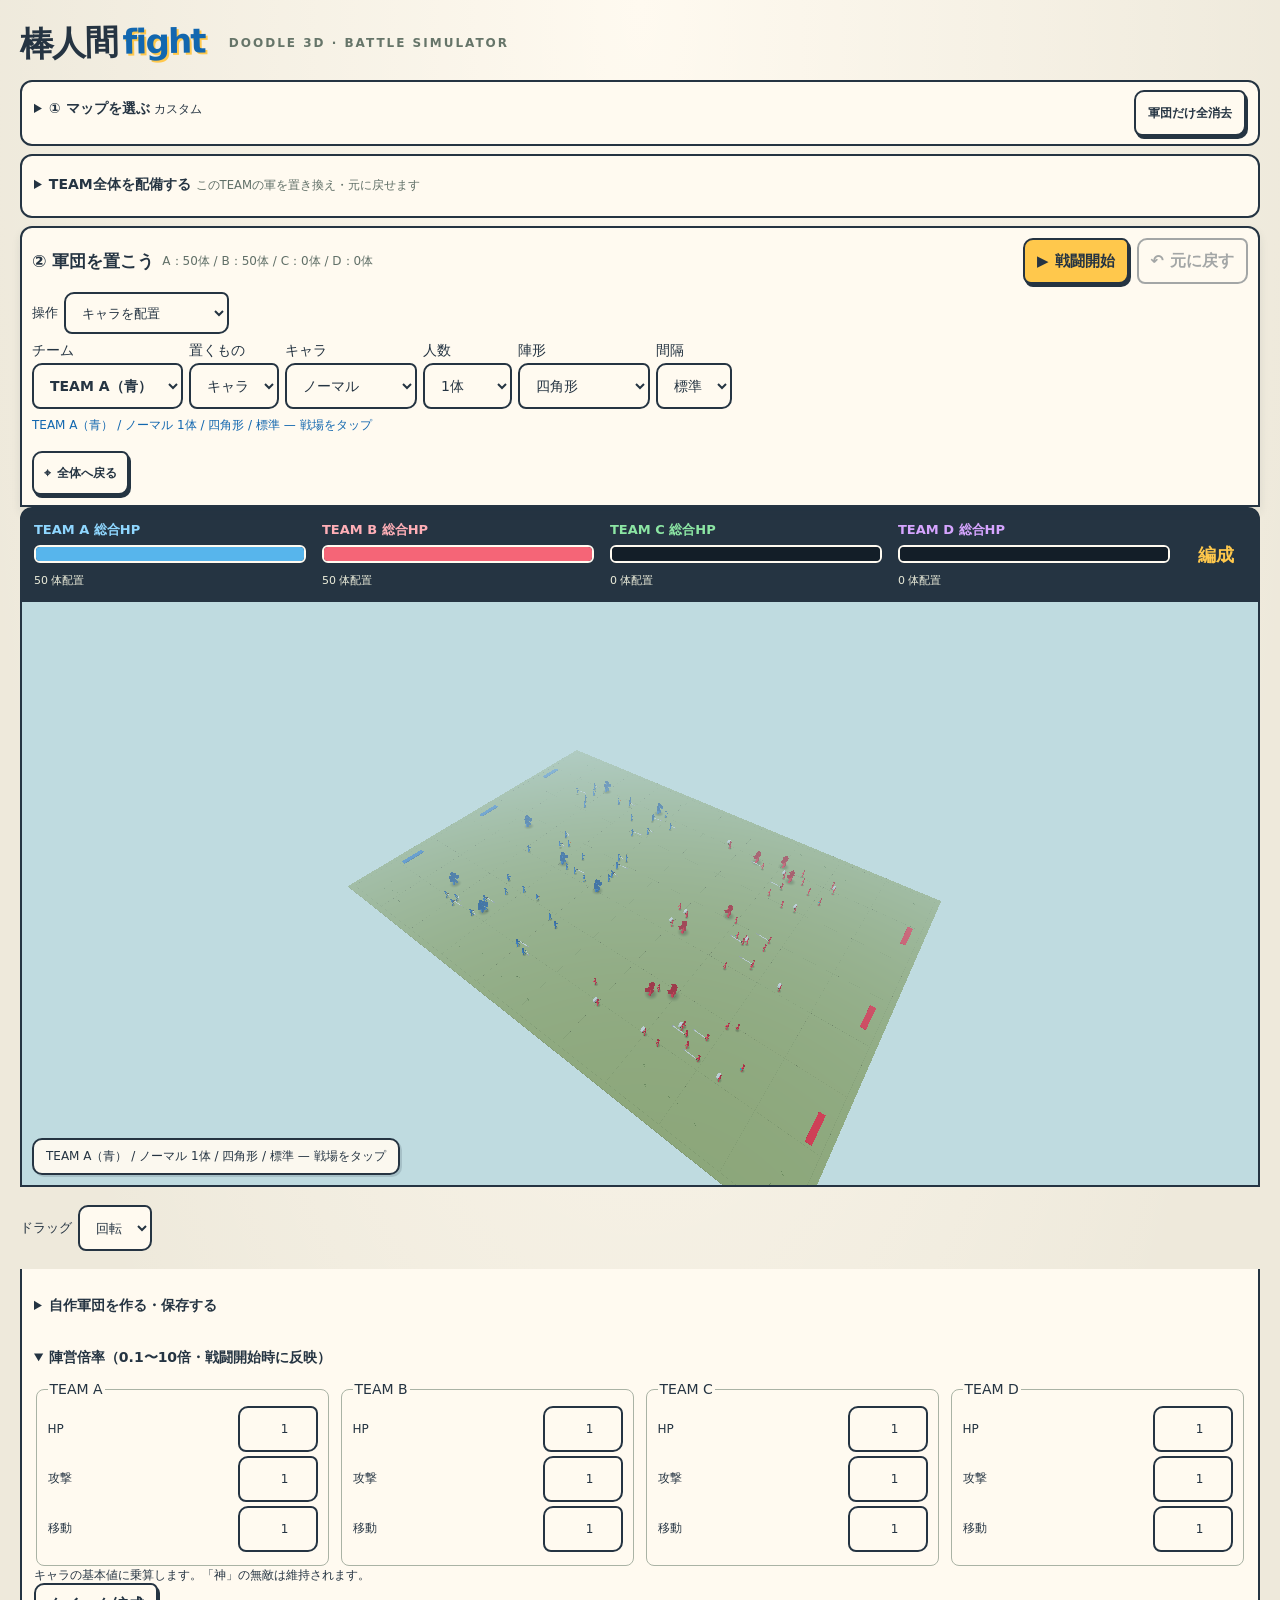
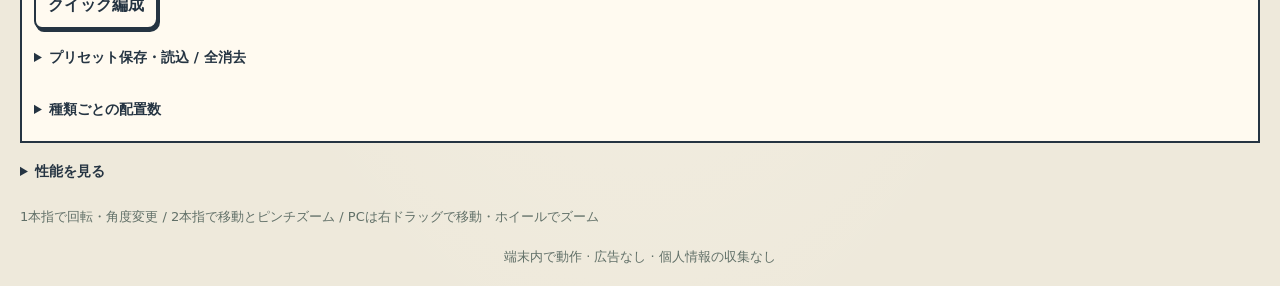
==== commit 1830d45e: "Add files via upload" ====
--- a/index.html
+++ b/index.html
@@ -1 +1 @@
-<!doctype html><html lang="ja"><head><meta charset="utf-8"><meta name="viewport" content="width=device-width,initial-scale=1,viewport-fit=cover"><meta name="theme-color" content="#fffaf0"><meta http-equiv="Content-Security-Policy" content="default-src 'self'; script-src 'self'; style-src 'self'; img-src 'self' data:; connect-src 'self'; worker-src 'self'; manifest-src 'self'"><title>棒人間fight</title><link rel="stylesheet" href="style.css"><link rel="manifest" href="manifest.json"><link rel="icon" href="icon.svg"></head><body><main><header><h1>棒人間<span>fight</span></h1><p>DOODLE 3D · BATTLE SIMULATOR</p><button id="install" hidden>インストール</button></header><section id="setup"><div class="intro"><b>2〜4陣営を編成しよう</b><span>人数を入力 → 自動配置 → フィールドで調整。</span></div><div class="teams"><section class="team a"><h2>TEAM A <small>青チーム</small></h2><div id="roster0"></div><p id="total0"></p></section><section class="team b"><h2>TEAM B <small>赤チーム</small></h2><div id="roster1"></div><p id="total1"></p></section><section class="team c"><h2>TEAM C <small>緑チーム</small></h2><div id="roster2"></div><p id="total2"></p></section><section class="team d"><h2>TEAM D <small>紫チーム</small></h2><div id="roster3"></div><p id="total3"></p></section></div><div class="actions"><button id="quickBack">元のフィールドへ戻る</button><button id="demo">おすすめ編成</button><button id="clear">全員クリア</button><button id="fight" class="primary">自動配置してフィールドへ</button></div><p id="notice" role="status">種類を混ぜて、大軍同士の戦いも楽しめます。</p></section><section id="battle" hidden><section id="mapBar" hidden><details id="mapChooser"><summary>① マップを選ぶ <span id="mapName">カスタム</span></summary><div id="mapButtons"></div><p id="mapHint">地形だけを切り替えます。軍団と倍率は保ちます。</p></details><button id="clearUnits">軍団だけ全消去</button></section><section id="teamPresetBar" hidden><details id="teamPresetPanel"><summary>TEAM全体を編成する <small>選んだTEAMだけを置き換え</small></summary><div class="teamPresetGrid"><section class="teamPresetCard teamColor0"><h3>TEAM A 全体 <small id="teamPresetCount0"></small></h3><select id="teamPreset0" aria-label="TEAM A 全体プリセット"></select><p id="teamPresetSummary0"></p><button id="applyTeam0">このTEAMを編成</button></section><section class="teamPresetCard teamColor1"><h3>TEAM B 全体 <small id="teamPresetCount1"></small></h3><select id="teamPreset1" aria-label="TEAM B 全体プリセット"></select><p id="teamPresetSummary1"></p><button id="applyTeam1">このTEAMを編成</button></section><section class="teamPresetCard teamColor2"><h3>TEAM C 全体 <small id="teamPresetCount2"></small></h3><select id="teamPreset2" aria-label="TEAM C 全体プリセット"></select><p id="teamPresetSummary2"></p><button id="applyTeam2">このTEAMを編成</button></section><section class="teamPresetCard teamColor3"><h3>TEAM D 全体 <small id="teamPresetCount3"></small></h3><select id="teamPreset3" aria-label="TEAM D 全体プリセット"></select><p id="teamPresetSummary3"></p><button id="applyTeam3">このTEAMを編成</button></section></div><details id="saveTeamPanel"><summary>自作チームの配置を保存</summary><div class="editorTools"><label>TEAM <select id="saveTeamTarget"><option value="0">A</option><option value="1">B</option><option value="2">C</option><option value="3">D</option></select></label><input id="teamPresetName" maxlength="80" placeholder="自作チーム名" aria-label="自作チーム名"><button id="saveTeamPreset">チームを保存・更新</button></div><small>種類・人数・部隊間の配置を保存。別TEAMでは初期位置と向きを合わせて展開。同名は更新。</small><p id="teamSaveStatus" role="status"></p></details></details></section><section id="editorBar" hidden><div class="editorTop"><h2>② 軍団を置こう</h2><small id="editCounts"></small><button id="editorStart" class="primary">戦闘開始</button><button id="undo" disabled>元に戻す</button></div><div class="editorTools"><label>操作 <select id="editTool"><option value="place">キャラを配置</option><option value="brush">ブラシで配置</option><option value="select">選択</option><option value="move">選択したものを移動</option><option value="terrain">地形を配置</option><option value="camera">カメラのみ</option></select></label><span id="editorPlacement"></span><button id="deleteSelected" disabled>選択を削除</button><button id="rotateSelected" disabled>45°回転</button><label id="terrainOptions" hidden>地形 <select id="terrainType"></select></label><label id="terrainScaleLabel" hidden>大きさ <select id="terrainScale"><option value="0.7">小</option><option value="1" selected>標準</option><option value="1.5">大</option></select></label></div><div id="editorStatus"></div><span id="editorCamera"></span></section><section id="editorDetails" hidden><details id="armyBuilder"><summary>自作軍団を作る・保存する</summary><p>キャラの人数を決めて保存すると、軍団メニューから呼び出せます。</p><div class="editorTools"><input id="armyName" maxlength="80" placeholder="自作軍団名" aria-label="自作軍団名"><button id="armyFromTeam">選んだTEAMの構成を使う</button><button id="armyFromPreset">選んだ軍団を編集</button></div><div id="armyRows"></div><div class="editorTools"><span id="customTotal">合計0体</span><button id="saveArmy" class="primary">軍団を保存・更新</button></div><small>現在の陣形・間隔も保存。同じ名前は更新します。軍団は1〜300体、50種類まで。</small><p id="armySaveStatus" role="status"></p></details><details open><summary>陣営倍率（0.1〜10倍・戦闘開始時に反映）</summary><div class="multipliers"><fieldset><legend>TEAM A</legend><label>HP<input id="mult0_hp" type="number" min="0.1" max="10" step="0.1" value="1" aria-label="TEAM A HP倍率"></label><label>攻撃<input id="mult0_attack" type="number" min="0.1" max="10" step="0.1" value="1" aria-label="TEAM A 攻撃倍率"></label><label>移動<input id="mult0_speed" type="number" min="0.1" max="10" step="0.1" value="1" aria-label="TEAM A 移動倍率"></label></fieldset><fieldset><legend>TEAM B</legend><label>HP<input id="mult1_hp" type="number" min="0.1" max="10" step="0.1" value="1" aria-label="TEAM B HP倍率"></label><label>攻撃<input id="mult1_attack" type="number" min="0.1" max="10" step="0.1" value="1" aria-label="TEAM B 攻撃倍率"></label><label>移動<input id="mult1_speed" type="number" min="0.1" max="10" step="0.1" value="1" aria-label="TEAM B 移動倍率"></label></fieldset><fieldset><legend>TEAM C</legend><label>HP<input id="mult2_hp" type="number" min="0.1" max="10" step="0.1" value="1" aria-label="TEAM C HP倍率"></label><label>攻撃<input id="mult2_attack" type="number" min="0.1" max="10" step="0.1" value="1" aria-label="TEAM C 攻撃倍率"></label><label>移動<input id="mult2_speed" type="number" min="0.1" max="10" step="0.1" value="1" aria-label="TEAM C 移動倍率"></label></fieldset><fieldset><legend>TEAM D</legend><label>HP<input id="mult3_hp" type="number" min="0.1" max="10" step="0.1" value="1" aria-label="TEAM D HP倍率"></label><label>攻撃<input id="mult3_attack" type="number" min="0.1" max="10" step="0.1" value="1" aria-label="TEAM D 攻撃倍率"></label><label>移動<input id="mult3_speed" type="number" min="0.1" max="10" step="0.1" value="1" aria-label="TEAM D 移動倍率"></label></fieldset></div><small>キャラの基本値に乗算します。「神」の無敵は維持されます。</small></details><button id="quick">クイック編成</button><details><summary>プリセット保存・読込 / 全消去</summary><div class="editorTools"><input id="presetName" type="text" placeholder="プリセット名" maxlength="80" aria-label="プリセット名"><button id="savePreset">保存</button><select id="presetList" aria-label="保存したプリセット"></select><button id="loadPreset">読込</button><select id="clearScope" aria-label="全消去の対象"><option value="0">TEAM Aのみ</option><option value="1">TEAM Bのみ</option><option value="2">TEAM Cのみ</option><option value="3">TEAM Dのみ</option><option value="terrain">地形のみ</option><option value="all">すべて</option></select><button id="clearField">選んだ対象を全消去</button></div></details><details><summary>種類ごとの配置数</summary><p id="composition"></p></details></section><div class="hud"><div><b>TEAM A 総合HP</b><progress id="hp0" max="1" value="1"></progress><small id="stats0"></small></div><div><b>TEAM B 総合HP</b><progress id="hp1" max="1" value="1"></progress><small id="stats1"></small></div><div><b>TEAM C 総合HP</b><progress id="hp2" max="1" value="1"></progress><small id="stats2"></small></div><div><b>TEAM D 総合HP</b><progress id="hp3" max="1" value="1"></progress><small id="stats3"></small></div><strong id="clock">0:00</strong></div><div id="arena"><canvas id="canvas"></canvas><div id="result" hidden><h2 id="winner"></h2><div id="battleReport"><p id="reportTime"></p><div class="reportTable"><table><thead><tr><th>TEAM</th><th>生存</th><th>撃破</th><th>与ダメージ</th><th>投入</th></tr></thead><tbody id="reportTeams"></tbody></table></div><p id="reportMvp"></p><p id="reportDamage"></p></div><div class="resultActions"><button id="again" class="primary">同じ条件でもう一度</button><button id="back">編成を変更して再戦</button></div></div><span id="dumbbellLabel" hidden>1t</span><output id="fieldFeedback" role="status" hidden></output><output id="selected">棒人間をタップすると個人HPを表示</output></div><div class="placement"><button id="placeToggle" aria-pressed="false">キャラを追加配置</button><div id="placeOptions" hidden><label>チーム <select id="placeTeam"><option value="0">TEAM A（青）</option><option value="1">TEAM B（赤）</option><option value="2">TEAM C（緑）</option><option value="3">TEAM D（紫）</option></select></label><label class="phase2Only">置くもの <select id="placeSource"><option value="character">キャラ</option><option value="army">軍団</option></select></label><label id="placeTypeLabel">キャラ <select id="placeType"></select></label><label id="armyLabel" hidden>この場所に部隊を追加 <select id="armySelect"></select></label><label id="countLabel" class="phase2Only">人数 <select id="placeCount"><option value="1">1体</option><option value="5">5体</option><option value="10">10体</option><option value="25">25体</option><option value="50">50体</option><option value="100">100体</option></select></label><span id="armyTotal" class="phase2Only" hidden></span><label class="phase2Only">陣形 <select id="formation"></select></label><label class="phase2Only">間隔 <select id="density"></select></label><label id="brushCountLabel" hidden>ブラシ <select id="brushCount"><option value="1">1体ずつ</option><option value="5">5体ずつ</option><option value="10">10体ずつ</option></select></label><p id="armyContents" class="phase2Only" hidden></p><button id="placeEnd">配置終了</button></div><p id="placeStatus" role="status">通常操作：ドラッグでカメラを操作</p></div><div class="controls"><button id="pause">一時停止</button><button id="resetCamera">全体へ戻る</button><label>速度 <select id="speed"><option value="1">1倍</option><option value="2">2倍</option><option value="4">4倍</option></select></label><label>ドラッグ <select id="cameraMode"><option value="orbit">回転</option><option value="pan">移動</option></select></label><button id="return">編成を変更</button><span id="performance"></span><div id="cameraTools" class="watchOnly"><button id="followSelected" disabled>選んだキャラを追従</button><button id="freeCamera" hidden>自由カメラへ</button><span id="cameraStatus" role="status">自由カメラ</span></div></div><details><summary>性能を見る</summary><p id="perfDetail"></p><small>時間はCPU側の測定です。GPU時間は含みません。</small></details><p class="hint">1本指で回転・角度変更 / 2本指で移動とピンチズーム / PCは右ドラッグで移動・ホイールでズーム</p></section><footer>端末内で動作 · 広告なし · 個人情報の収集なし</footer></main><script type="module" src="game.js"></script></body></html>
+<!doctype html><html lang="ja"><head><meta charset="utf-8"><meta name="viewport" content="width=device-width,initial-scale=1,viewport-fit=cover"><meta name="theme-color" content="#fffaf0"><meta http-equiv="Content-Security-Policy" content="default-src 'self'; script-src 'self'; style-src 'self'; img-src 'self' data:; connect-src 'self'; worker-src 'self'; manifest-src 'self'"><title>棒人間fight</title><link rel="stylesheet" href="style.css"><link rel="manifest" href="manifest.json"><link rel="icon" href="icon.svg"></head><body><main><header><h1>棒人間<span>fight</span></h1><p>DOODLE 3D · BATTLE SIMULATOR</p><button id="install" hidden>インストール</button></header><section id="setup"><div class="intro"><b>2〜4陣営を編成しよう</b><span>人数を入力 → 自動配置 → フィールドで調整。</span></div><div class="teams"><section class="team a"><h2>TEAM A <small>青チーム</small></h2><div id="roster0"></div><p id="total0"></p></section><section class="team b"><h2>TEAM B <small>赤チーム</small></h2><div id="roster1"></div><p id="total1"></p></section><section class="team c"><h2>TEAM C <small>緑チーム</small></h2><div id="roster2"></div><p id="total2"></p></section><section class="team d"><h2>TEAM D <small>紫チーム</small></h2><div id="roster3"></div><p id="total3"></p></section></div><div class="actions"><button id="quickBack">元のフィールドへ戻る</button><button id="demo">おすすめ編成</button><button id="clear">全員クリア</button><button id="fight" class="primary">自動配置してフィールドへ</button></div><p id="notice" role="status">種類を混ぜて、大軍同士の戦いも楽しめます。</p></section><section id="battle" hidden><section id="mapBar" hidden><details id="mapChooser"><summary>① マップを選ぶ <span id="mapName">カスタム</span></summary><div id="mapButtons"></div><p id="mapHint">地形だけを切り替えます。軍団と倍率は保ちます。</p></details><button id="clearUnits">軍団だけ全消去</button></section><section id="teamPresetBar" hidden><details id="teamPresetPanel"><summary>TEAM全体を配備する <small>このTEAMの軍を置き換え・元に戻せます</small></summary><div class="teamPresetGrid"><section class="teamPresetCard teamColor0"><h3>TEAM A 全体 <small id="teamPresetCount0"></small></h3><select id="teamPreset0" aria-label="TEAM A 全体プリセット"></select><p id="teamPresetSummary0"></p><button id="applyTeam0">この軍を配備</button></section><section class="teamPresetCard teamColor1"><h3>TEAM B 全体 <small id="teamPresetCount1"></small></h3><select id="teamPreset1" aria-label="TEAM B 全体プリセット"></select><p id="teamPresetSummary1"></p><button id="applyTeam1">この軍を配備</button></section><section class="teamPresetCard teamColor2"><h3>TEAM C 全体 <small id="teamPresetCount2"></small></h3><select id="teamPreset2" aria-label="TEAM C 全体プリセット"></select><p id="teamPresetSummary2"></p><button id="applyTeam2">この軍を配備</button></section><section class="teamPresetCard teamColor3"><h3>TEAM D 全体 <small id="teamPresetCount3"></small></h3><select id="teamPreset3" aria-label="TEAM D 全体プリセット"></select><p id="teamPresetSummary3"></p><button id="applyTeam3">この軍を配備</button></section></div><details id="saveTeamPanel"><summary>自作チームの配置を保存</summary><div class="editorTools"><label>TEAM <select id="saveTeamTarget"><option value="0">A</option><option value="1">B</option><option value="2">C</option><option value="3">D</option></select></label><input id="teamPresetName" maxlength="80" placeholder="自作チーム名" aria-label="自作チーム名"><button id="saveTeamPreset">チームを保存・更新</button></div><small>種類・人数・部隊間の配置を保存。別TEAMでは初期位置と向きを合わせて展開。同名は更新。</small><p id="teamSaveStatus" role="status"></p></details></details></section><section id="editorBar" hidden><div class="editorTop"><h2>② 軍団を置こう</h2><small id="editCounts"></small><button id="editorStart" class="primary">戦闘開始</button><button id="undo" disabled>元に戻す</button></div><div class="editorTools"><label>操作 <select id="editTool"><option value="place">キャラを配置</option><option value="brush">ブラシで配置</option><option value="select">選択</option><option value="move">選択したものを移動</option><option value="terrain">地形を配置</option><option value="camera">カメラのみ</option></select></label><span id="editorPlacement"></span><button id="deleteSelected" disabled>選択を削除</button><button id="rotateSelected" disabled>45°回転</button><label id="terrainOptions" hidden>地形 <select id="terrainType"></select></label><label id="terrainScaleLabel" hidden>大きさ <select id="terrainScale"><option value="0.7">小</option><option value="1" selected>標準</option><option value="1.5">大</option></select></label></div><div id="editorStatus"></div><span id="editorCamera"></span></section><section id="editorDetails" hidden><details id="armyBuilder"><summary>自作軍団を作る・保存する</summary><p>キャラの人数を決めて保存すると、軍団メニューから呼び出せます。</p><div class="editorTools"><input id="armyName" maxlength="80" placeholder="自作軍団名" aria-label="自作軍団名"><button id="armyFromTeam">選んだTEAMの構成を使う</button><button id="armyFromPreset">選んだ軍団を編集</button></div><div id="armyRows"></div><div class="editorTools"><span id="customTotal">合計0体</span><button id="saveArmy" class="primary">軍団を保存・更新</button></div><small>現在の陣形・間隔も保存。同じ名前は更新します。軍団は1〜300体、50種類まで。</small><p id="armySaveStatus" role="status"></p></details><details open><summary>陣営倍率（0.1〜10倍・戦闘開始時に反映）</summary><div class="multipliers"><fieldset><legend>TEAM A</legend><label>HP<input id="mult0_hp" type="number" min="0.1" max="10" step="0.1" value="1" aria-label="TEAM A HP倍率"></label><label>攻撃<input id="mult0_attack" type="number" min="0.1" max="10" step="0.1" value="1" aria-label="TEAM A 攻撃倍率"></label><label>移動<input id="mult0_speed" type="number" min="0.1" max="10" step="0.1" value="1" aria-label="TEAM A 移動倍率"></label></fieldset><fieldset><legend>TEAM B</legend><label>HP<input id="mult1_hp" type="number" min="0.1" max="10" step="0.1" value="1" aria-label="TEAM B HP倍率"></label><label>攻撃<input id="mult1_attack" type="number" min="0.1" max="10" step="0.1" value="1" aria-label="TEAM B 攻撃倍率"></label><label>移動<input id="mult1_speed" type="number" min="0.1" max="10" step="0.1" value="1" aria-label="TEAM B 移動倍率"></label></fieldset><fieldset><legend>TEAM C</legend><label>HP<input id="mult2_hp" type="number" min="0.1" max="10" step="0.1" value="1" aria-label="TEAM C HP倍率"></label><label>攻撃<input id="mult2_attack" type="number" min="0.1" max="10" step="0.1" value="1" aria-label="TEAM C 攻撃倍率"></label><label>移動<input id="mult2_speed" type="number" min="0.1" max="10" step="0.1" value="1" aria-label="TEAM C 移動倍率"></label></fieldset><fieldset><legend>TEAM D</legend><label>HP<input id="mult3_hp" type="number" min="0.1" max="10" step="0.1" value="1" aria-label="TEAM D HP倍率"></label><label>攻撃<input id="mult3_attack" type="number" min="0.1" max="10" step="0.1" value="1" aria-label="TEAM D 攻撃倍率"></label><label>移動<input id="mult3_speed" type="number" min="0.1" max="10" step="0.1" value="1" aria-label="TEAM D 移動倍率"></label></fieldset></div><small>キャラの基本値に乗算します。「神」の無敵は維持されます。</small></details><button id="quick">クイック編成</button><details><summary>プリセット保存・読込 / 全消去</summary><div class="editorTools"><input id="presetName" type="text" placeholder="プリセット名" maxlength="80" aria-label="プリセット名"><button id="savePreset">保存</button><select id="presetList" aria-label="保存したプリセット"></select><button id="loadPreset">読込</button><select id="clearScope" aria-label="全消去の対象"><option value="0">TEAM Aのみ</option><option value="1">TEAM Bのみ</option><option value="2">TEAM Cのみ</option><option value="3">TEAM Dのみ</option><option value="terrain">地形のみ</option><option value="all">すべて</option></select><button id="clearField">選んだ対象を全消去</button></div></details><details><summary>種類ごとの配置数</summary><p id="composition"></p></details></section><div class="hud"><div><b>TEAM A 総合HP</b><progress id="hp0" max="1" value="1"></progress><small id="stats0"></small></div><div><b>TEAM B 総合HP</b><progress id="hp1" max="1" value="1"></progress><small id="stats1"></small></div><div><b>TEAM C 総合HP</b><progress id="hp2" max="1" value="1"></progress><small id="stats2"></small></div><div><b>TEAM D 総合HP</b><progress id="hp3" max="1" value="1"></progress><small id="stats3"></small></div><strong id="clock">0:00</strong></div><div id="arena"><canvas id="canvas"></canvas><div id="result" hidden><h2 id="winner"></h2><div id="battleReport"><p id="reportTime"></p><div class="reportTable"><table><thead><tr><th>TEAM</th><th>生存</th><th>撃破</th><th>与ダメージ</th><th>投入</th></tr></thead><tbody id="reportTeams"></tbody></table></div><p id="reportMvp"></p><p id="reportDamage"></p><details id="interventionReport"><summary>神の介入を見る</summary><p id="reportGod"></p></details></div><div class="resultActions"><button id="again" class="primary">同じ条件でもう一度</button><button id="back">編成を変更して再戦</button></div></div><span id="dumbbellLabel" hidden>1t</span><output id="fieldFeedback" role="status" hidden></output><output id="selected">棒人間をタップすると個人HPを表示</output></div><div class="placement"><button id="godToggle" aria-pressed="false">神モードに切替</button><button id="placeToggle" aria-pressed="false">増援を選ぶ</button><section id="godPanel" hidden aria-label="神の介入"><div class="godHeading"><strong>神モード</strong><button id="godExit">観戦へ戻る</button></div><div id="godButtons"></div><label id="healTargetLabel" hidden>回復対象 <select id="healTarget"><option value="all">全TEAM</option><option value="0">TEAM Aのみ</option><option value="1">TEAM Bのみ</option><option value="2">TEAM Cのみ</option><option value="3">TEAM Dのみ</option></select></label><p id="godStatus" role="status"></p></section><div id="placeOptions" hidden><label>チーム <select id="placeTeam"><option value="0">TEAM A（青）</option><option value="1">TEAM B（赤）</option><option value="2">TEAM C（緑）</option><option value="3">TEAM D（紫）</option></select></label><label class="phase2Only">置くもの <select id="placeSource"><option value="character">キャラ</option><option value="army">軍団</option></select></label><label id="placeTypeLabel">キャラ <select id="placeType"></select></label><label id="armyLabel" hidden>ここに配置する軍団 <select id="armySelect"></select></label><label id="countLabel" class="phase2Only">人数 <select id="placeCount"><option value="1">1体</option><option value="5">5体</option><option value="10">10体</option><option value="25">25体</option><option value="50">50体</option><option value="100">100体</option></select></label><span id="armyTotal" class="phase2Only" hidden></span><label class="phase2Only">陣形 <select id="formation"></select></label><label class="phase2Only">間隔 <select id="density"></select></label><label id="brushCountLabel" hidden>ブラシ <select id="brushCount"><option value="1">1体ずつ</option><option value="5">5体ずつ</option><option value="10">10体ずつ</option></select></label><p id="armyContents" class="phase2Only" hidden></p><button id="placeEnd">配置終了</button></div><p id="placeStatus" role="status">通常操作：ドラッグでカメラを操作</p></div><div class="controls"><button id="pause">一時停止</button><button id="resetCamera">全体へ戻る</button><label>速度 <select id="speed"><option value="1">1倍</option><option value="2">2倍</option><option value="4">4倍</option></select></label><label>ドラッグ <select id="cameraMode"><option value="orbit">回転</option><option value="pan">移動</option></select></label><button id="return">編成を変更</button><span id="performance"></span><div id="cameraTools" class="watchOnly"><button id="followSelected" disabled>選んだキャラを追従</button><button id="freeCamera" hidden>自由カメラへ</button><span id="cameraStatus" role="status">自由カメラ</span></div></div><details><summary>性能を見る</summary><p id="perfDetail"></p><small>時間はCPU側の測定です。GPU時間は含みません。</small></details><p class="hint">1本指で回転・角度変更 / 2本指で移動とピンチズーム / PCは右ドラッグで移動・ホイールでズーム</p></section><footer>端末内で動作 · 広告なし · 個人情報の収集なし</footer></main><script type="module" src="game.js"></script></body></html>
--- a/style.css
+++ b/style.css
@@ -15,7 +15,7 @@
 @media(max-width:600px){.hud{grid-template-columns:1fr 1fr}.hud strong{grid-column:1/-1}.multipliers{grid-template-columns:1fr 1fr}.teams{grid-template-columns:1fr}}
 
 /* Phase 2: team → character/army → count → formation → tap. */
-body:not(.editing) .phase2Only{display:none!important}#armyContents{flex-basis:100%;font-size:12px;line-height:1.6;margin:0;color:#617068}#armyTotal{font-weight:700;font-size:13px}#armySelect{max-width:235px}
+body:not(.editing):not(.god-reinforcement) .phase2Only{display:none!important}#armyContents{flex-basis:100%;font-size:12px;line-height:1.6;margin:0;color:#617068}#armyTotal{font-weight:700;font-size:13px}#armySelect{max-width:235px}
 #mapBar{display:flex;gap:10px;align-items:flex-start;flex-wrap:wrap;background:var(--paper);border:2px solid var(--ink);border-radius:12px;padding:8px 12px;margin-bottom:8px}#mapBar details{flex:1;margin:0}#mapBar summary{padding:10px 0}#mapName{font-size:12px;font-weight:400}#mapButtons{display:grid;grid-template-columns:repeat(3,minmax(0,1fr));gap:8px}#mapHint{font-size:12px;color:#617068}#clearUnits{font-size:12px}#armyRows{display:grid;grid-template-columns:repeat(4,minmax(0,1fr));gap:8px}#armyRows label{display:flex;align-items:center;gap:6px;font-size:12px}#armyRows input{width:75px;min-width:0;margin-left:auto}#armyName{max-width:230px;text-align:left}#armySaveStatus{font-size:13px}#editorBar #placeOptions{align-items:end}#editorBar #placeOptions label{display:flex;flex-direction:column;align-items:flex-start;gap:3px}#editorBar #placeOptions select{width:100%;max-width:235px}#editorPlacement{display:block;width:100%}#editorBar #editTool{min-height:42px}#editorStatus{min-height:28px}#placeStatus{overflow-wrap:anywhere}
 @media(max-width:600px){#editorBar{position:relative}#editorBar #placeOptions{display:grid;grid-template-columns:1fr 1fr;width:100%;gap:7px}#editorBar #placeOptions select{max-width:100%}#armyContents,#armyTotal{grid-column:1/-1}#editorBar #placeOptions label{min-width:0;font-size:12px}#armyRows{grid-template-columns:1fr 1fr}#mapButtons{grid-template-columns:1fr 1fr}#mapBar{padding:6px 10px}#editorCamera{margin-top:0}#editorCamera button{min-height:40px}#mapName{display:block}}
 @media(orientation:landscape) and (max-height:500px){#editorBar{position:relative}.editing #arena{height:65vh!important;min-height:210px!important}}
@@ -27,3 +27,7 @@
 #cameraTools{display:flex;flex-wrap:wrap;gap:8px;align-items:center;flex-basis:100%}#cameraStatus{font-size:12px}body.editing .watchOnly{display:none!important}
 #result{display:flex;flex-direction:column;flex-wrap:nowrap;justify-content:flex-start;align-items:stretch;overflow:auto;padding:18px;background:#253442ee}#winner{font-size:clamp(25px,5vw,60px);margin:4px 0 12px}#battleReport{color:var(--paper);width:min(850px,100%);margin:0 auto;font-size:13px;line-height:1.6}#reportTime{text-align:center;margin:0 0 8px}.reportTable{overflow-x:auto}.reportTable table{width:100%;border-collapse:collapse;text-align:left}.reportTable th,.reportTable td{padding:6px;border-bottom:1px solid #738076;font-size:12px}.reportTable th{color:#ffda73}.resultActions{display:flex;justify-content:center;gap:10px;flex-wrap:wrap;margin:4px 0 12px}#reportMvp{color:#ffda73}#reportDamage{margin:6px 0}
 @media(max-width:600px){.teamPresetGrid{grid-template-columns:1fr 1fr}.teamPresetCard{padding:8px}.teamPresetCard p{min-height:0}.teamPresetCard select,.teamPresetCard button{font-size:12px;padding:6px}.teamPresetCard h3{font-size:13px}#teamPresetBar summary small{display:block}#result{padding:10px}.reportTable th,.reportTable td{font-size:10px;padding:5px 3px}#battleReport{font-size:12px}.resultActions button{width:100%;font-size:13px}#cameraTools button{font-size:12px}}
+
+/* God mode keeps tap actions separate from camera gestures and editor actions. */
+#godPanel{width:100%;border:2px solid #9b6a16;background:#fff3ce;border-radius:12px;padding:10px}.godHeading{display:flex;gap:12px;justify-content:space-between;align-items:center;margin-bottom:10px}.godHeading strong{font-size:19px}.godHeading button{font-size:13px}#godButtons{display:grid;grid-template-columns:repeat(4,minmax(0,1fr));gap:10px}.godAbility{display:flex;flex-direction:column;align-items:center;justify-content:center;gap:5px;min-height:94px;padding:10px 6px}.godAbility span{font-size:28px}.godAbility b{font-size:14px}.godAbility small{font-size:12px;font-weight:400}.godAbility[aria-pressed="true"],#godToggle[aria-pressed="true"]{background:var(--gold);outline:3px solid #b57b0b;outline-offset:1px}#godStatus{font-size:13px;line-height:1.7;margin:10px 0 0;overflow-wrap:anywhere}#healTargetLabel{display:flex;align-items:center;gap:8px;margin-top:12px}.god-mode canvas{cursor:crosshair}#reportGod{line-height:1.8}#interventionReport summary{color:#ffda73}.god-reinforcement #placeOptions{padding:8px;border-left:4px solid #b57b0b}
+@media(max-width:600px){#godButtons{grid-template-columns:repeat(2,minmax(0,1fr));gap:8px}.godAbility{min-height:86px}.god-reinforcement #placeOptions{display:grid;grid-template-columns:1fr 1fr;width:100%;gap:8px}.god-reinforcement #placeOptions label{min-width:0;display:flex;flex-direction:column;align-items:flex-start}.god-reinforcement #placeOptions select{max-width:100%;width:100%}.god-reinforcement #armyContents,.god-reinforcement #armyTotal,.god-reinforcement #placeEnd{grid-column:1/-1}.godHeading strong{font-size:17px}#godStatus{font-size:12px}}
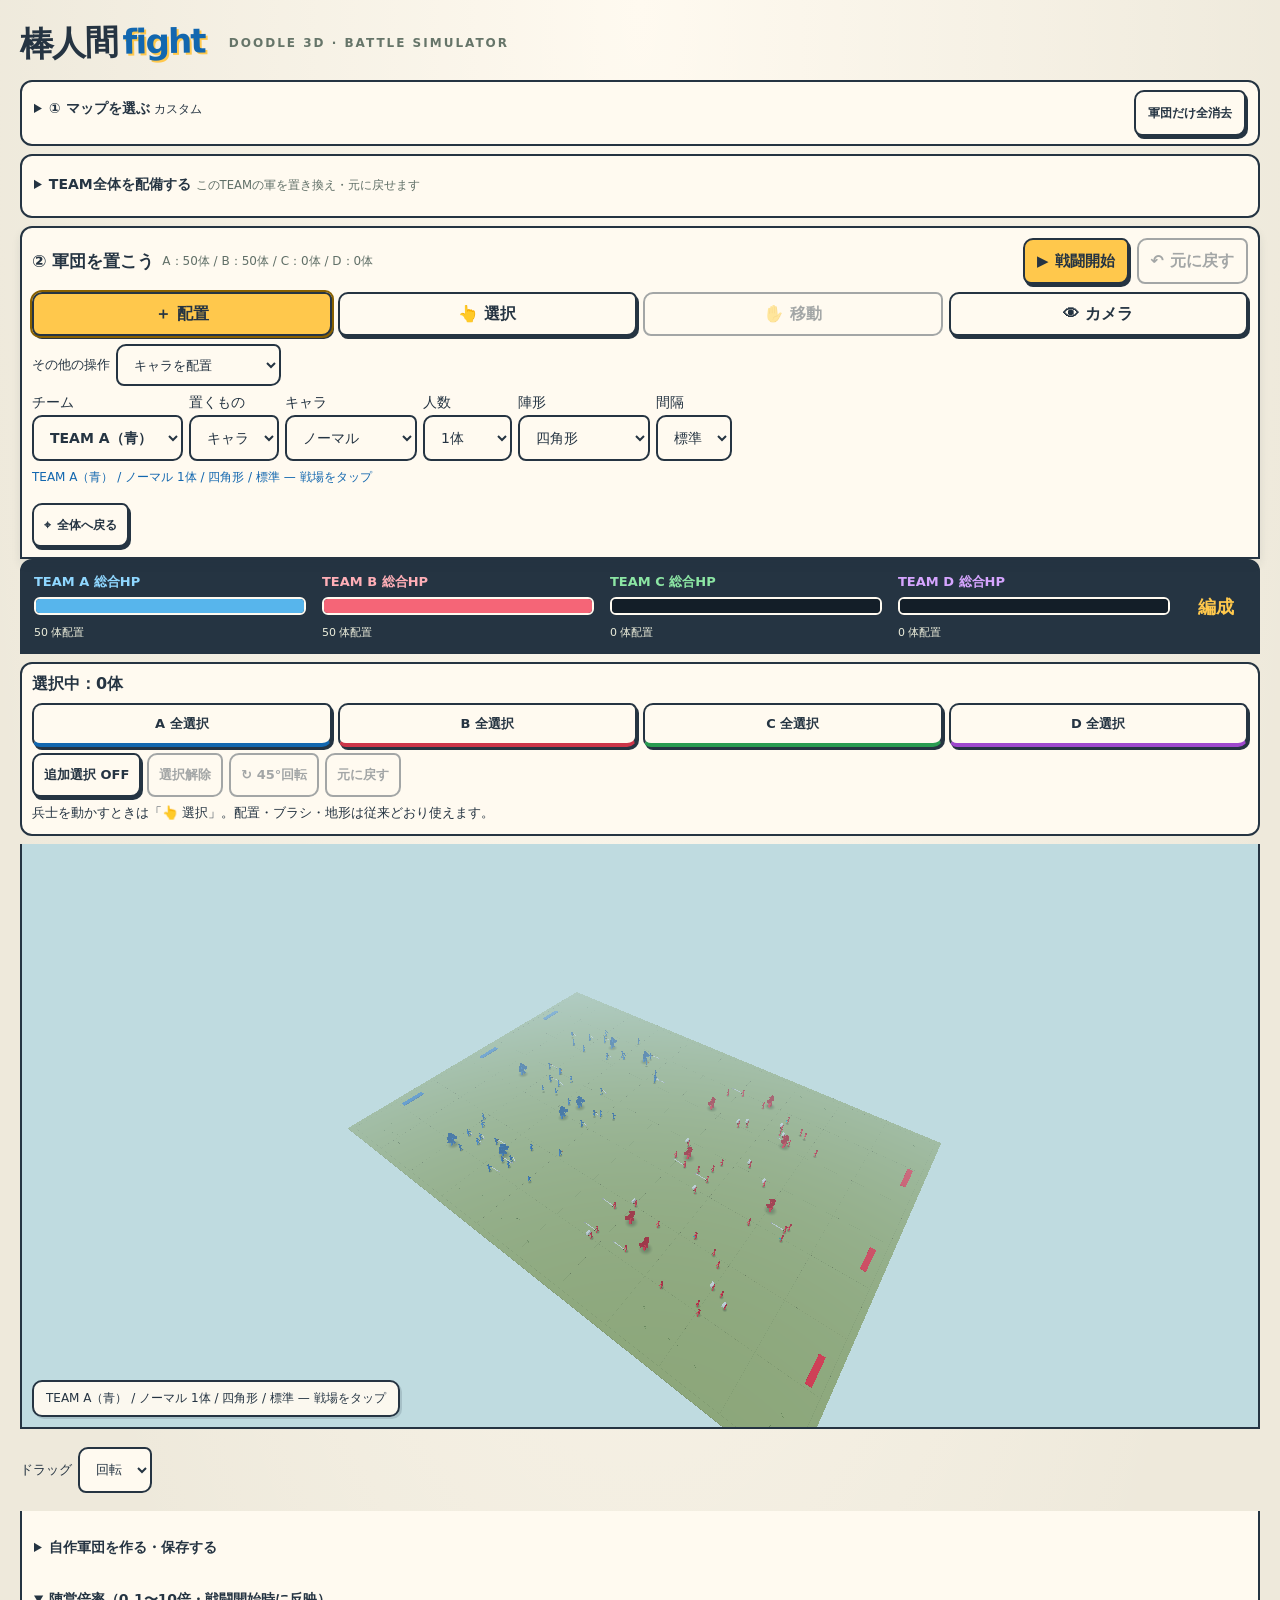
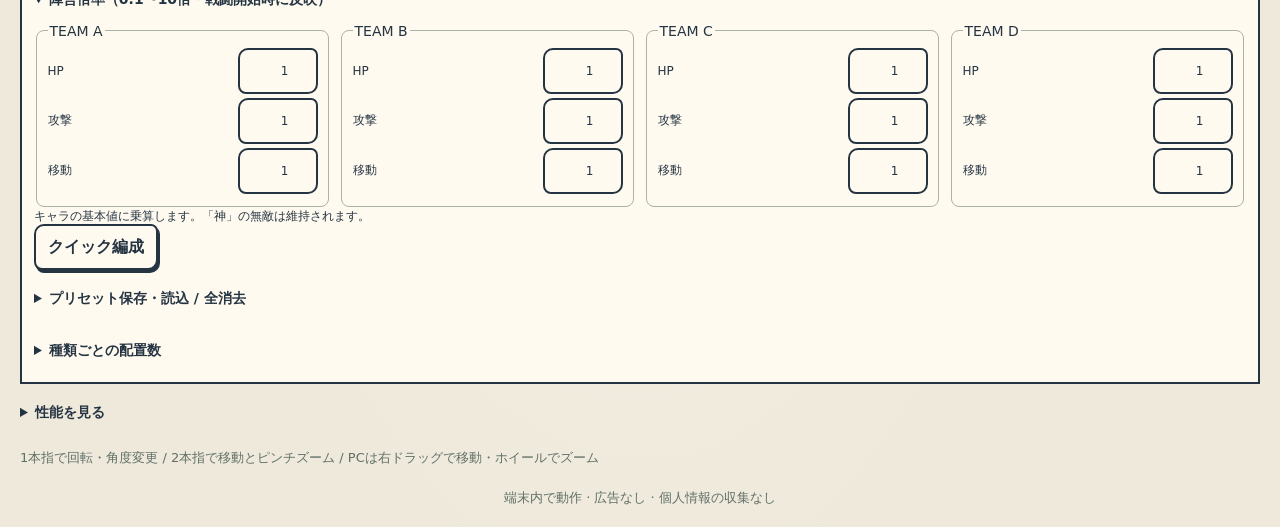
==== commit a584b4ca: "Add files via upload" ====
--- a/index.html
+++ b/index.html
@@ -1 +1 @@
-<!doctype html><html lang="ja"><head><meta charset="utf-8"><meta name="viewport" content="width=device-width,initial-scale=1,viewport-fit=cover"><meta name="theme-color" content="#fffaf0"><meta http-equiv="Content-Security-Policy" content="default-src 'self'; script-src 'self'; style-src 'self'; img-src 'self' data:; connect-src 'self'; worker-src 'self'; manifest-src 'self'"><title>棒人間fight</title><link rel="stylesheet" href="style.css"><link rel="manifest" href="manifest.json"><link rel="icon" href="icon.svg"></head><body><main><header><h1>棒人間<span>fight</span></h1><p>DOODLE 3D · BATTLE SIMULATOR</p><button id="install" hidden>インストール</button></header><section id="setup"><div class="intro"><b>2〜4陣営を編成しよう</b><span>人数を入力 → 自動配置 → フィールドで調整。</span></div><div class="teams"><section class="team a"><h2>TEAM A <small>青チーム</small></h2><div id="roster0"></div><p id="total0"></p></section><section class="team b"><h2>TEAM B <small>赤チーム</small></h2><div id="roster1"></div><p id="total1"></p></section><section class="team c"><h2>TEAM C <small>緑チーム</small></h2><div id="roster2"></div><p id="total2"></p></section><section class="team d"><h2>TEAM D <small>紫チーム</small></h2><div id="roster3"></div><p id="total3"></p></section></div><div class="actions"><button id="quickBack">元のフィールドへ戻る</button><button id="demo">おすすめ編成</button><button id="clear">全員クリア</button><button id="fight" class="primary">自動配置してフィールドへ</button></div><p id="notice" role="status">種類を混ぜて、大軍同士の戦いも楽しめます。</p></section><section id="battle" hidden><section id="mapBar" hidden><details id="mapChooser"><summary>① マップを選ぶ <span id="mapName">カスタム</span></summary><div id="mapButtons"></div><p id="mapHint">地形だけを切り替えます。軍団と倍率は保ちます。</p></details><button id="clearUnits">軍団だけ全消去</button></section><section id="teamPresetBar" hidden><details id="teamPresetPanel"><summary>TEAM全体を配備する <small>このTEAMの軍を置き換え・元に戻せます</small></summary><div class="teamPresetGrid"><section class="teamPresetCard teamColor0"><h3>TEAM A 全体 <small id="teamPresetCount0"></small></h3><select id="teamPreset0" aria-label="TEAM A 全体プリセット"></select><p id="teamPresetSummary0"></p><button id="applyTeam0">この軍を配備</button></section><section class="teamPresetCard teamColor1"><h3>TEAM B 全体 <small id="teamPresetCount1"></small></h3><select id="teamPreset1" aria-label="TEAM B 全体プリセット"></select><p id="teamPresetSummary1"></p><button id="applyTeam1">この軍を配備</button></section><section class="teamPresetCard teamColor2"><h3>TEAM C 全体 <small id="teamPresetCount2"></small></h3><select id="teamPreset2" aria-label="TEAM C 全体プリセット"></select><p id="teamPresetSummary2"></p><button id="applyTeam2">この軍を配備</button></section><section class="teamPresetCard teamColor3"><h3>TEAM D 全体 <small id="teamPresetCount3"></small></h3><select id="teamPreset3" aria-label="TEAM D 全体プリセット"></select><p id="teamPresetSummary3"></p><button id="applyTeam3">この軍を配備</button></section></div><details id="saveTeamPanel"><summary>自作チームの配置を保存</summary><div class="editorTools"><label>TEAM <select id="saveTeamTarget"><option value="0">A</option><option value="1">B</option><option value="2">C</option><option value="3">D</option></select></label><input id="teamPresetName" maxlength="80" placeholder="自作チーム名" aria-label="自作チーム名"><button id="saveTeamPreset">チームを保存・更新</button></div><small>種類・人数・部隊間の配置を保存。別TEAMでは初期位置と向きを合わせて展開。同名は更新。</small><p id="teamSaveStatus" role="status"></p></details></details></section><section id="editorBar" hidden><div class="editorTop"><h2>② 軍団を置こう</h2><small id="editCounts"></small><button id="editorStart" class="primary">戦闘開始</button><button id="undo" disabled>元に戻す</button></div><div class="editorTools"><label>操作 <select id="editTool"><option value="place">キャラを配置</option><option value="brush">ブラシで配置</option><option value="select">選択</option><option value="move">選択したものを移動</option><option value="terrain">地形を配置</option><option value="camera">カメラのみ</option></select></label><span id="editorPlacement"></span><button id="deleteSelected" disabled>選択を削除</button><button id="rotateSelected" disabled>45°回転</button><label id="terrainOptions" hidden>地形 <select id="terrainType"></select></label><label id="terrainScaleLabel" hidden>大きさ <select id="terrainScale"><option value="0.7">小</option><option value="1" selected>標準</option><option value="1.5">大</option></select></label></div><div id="editorStatus"></div><span id="editorCamera"></span></section><section id="editorDetails" hidden><details id="armyBuilder"><summary>自作軍団を作る・保存する</summary><p>キャラの人数を決めて保存すると、軍団メニューから呼び出せます。</p><div class="editorTools"><input id="armyName" maxlength="80" placeholder="自作軍団名" aria-label="自作軍団名"><button id="armyFromTeam">選んだTEAMの構成を使う</button><button id="armyFromPreset">選んだ軍団を編集</button></div><div id="armyRows"></div><div class="editorTools"><span id="customTotal">合計0体</span><button id="saveArmy" class="primary">軍団を保存・更新</button></div><small>現在の陣形・間隔も保存。同じ名前は更新します。軍団は1〜300体、50種類まで。</small><p id="armySaveStatus" role="status"></p></details><details open><summary>陣営倍率（0.1〜10倍・戦闘開始時に反映）</summary><div class="multipliers"><fieldset><legend>TEAM A</legend><label>HP<input id="mult0_hp" type="number" min="0.1" max="10" step="0.1" value="1" aria-label="TEAM A HP倍率"></label><label>攻撃<input id="mult0_attack" type="number" min="0.1" max="10" step="0.1" value="1" aria-label="TEAM A 攻撃倍率"></label><label>移動<input id="mult0_speed" type="number" min="0.1" max="10" step="0.1" value="1" aria-label="TEAM A 移動倍率"></label></fieldset><fieldset><legend>TEAM B</legend><label>HP<input id="mult1_hp" type="number" min="0.1" max="10" step="0.1" value="1" aria-label="TEAM B HP倍率"></label><label>攻撃<input id="mult1_attack" type="number" min="0.1" max="10" step="0.1" value="1" aria-label="TEAM B 攻撃倍率"></label><label>移動<input id="mult1_speed" type="number" min="0.1" max="10" step="0.1" value="1" aria-label="TEAM B 移動倍率"></label></fieldset><fieldset><legend>TEAM C</legend><label>HP<input id="mult2_hp" type="number" min="0.1" max="10" step="0.1" value="1" aria-label="TEAM C HP倍率"></label><label>攻撃<input id="mult2_attack" type="number" min="0.1" max="10" step="0.1" value="1" aria-label="TEAM C 攻撃倍率"></label><label>移動<input id="mult2_speed" type="number" min="0.1" max="10" step="0.1" value="1" aria-label="TEAM C 移動倍率"></label></fieldset><fieldset><legend>TEAM D</legend><label>HP<input id="mult3_hp" type="number" min="0.1" max="10" step="0.1" value="1" aria-label="TEAM D HP倍率"></label><label>攻撃<input id="mult3_attack" type="number" min="0.1" max="10" step="0.1" value="1" aria-label="TEAM D 攻撃倍率"></label><label>移動<input id="mult3_speed" type="number" min="0.1" max="10" step="0.1" value="1" aria-label="TEAM D 移動倍率"></label></fieldset></div><small>キャラの基本値に乗算します。「神」の無敵は維持されます。</small></details><button id="quick">クイック編成</button><details><summary>プリセット保存・読込 / 全消去</summary><div class="editorTools"><input id="presetName" type="text" placeholder="プリセット名" maxlength="80" aria-label="プリセット名"><button id="savePreset">保存</button><select id="presetList" aria-label="保存したプリセット"></select><button id="loadPreset">読込</button><select id="clearScope" aria-label="全消去の対象"><option value="0">TEAM Aのみ</option><option value="1">TEAM Bのみ</option><option value="2">TEAM Cのみ</option><option value="3">TEAM Dのみ</option><option value="terrain">地形のみ</option><option value="all">すべて</option></select><button id="clearField">選んだ対象を全消去</button></div></details><details><summary>種類ごとの配置数</summary><p id="composition"></p></details></section><div class="hud"><div><b>TEAM A 総合HP</b><progress id="hp0" max="1" value="1"></progress><small id="stats0"></small></div><div><b>TEAM B 総合HP</b><progress id="hp1" max="1" value="1"></progress><small id="stats1"></small></div><div><b>TEAM C 総合HP</b><progress id="hp2" max="1" value="1"></progress><small id="stats2"></small></div><div><b>TEAM D 総合HP</b><progress id="hp3" max="1" value="1"></progress><small id="stats3"></small></div><strong id="clock">0:00</strong></div><div id="arena"><canvas id="canvas"></canvas><div id="result" hidden><h2 id="winner"></h2><div id="battleReport"><p id="reportTime"></p><div class="reportTable"><table><thead><tr><th>TEAM</th><th>生存</th><th>撃破</th><th>与ダメージ</th><th>投入</th></tr></thead><tbody id="reportTeams"></tbody></table></div><p id="reportMvp"></p><p id="reportDamage"></p><details id="interventionReport"><summary>神の介入を見る</summary><p id="reportGod"></p></details></div><div class="resultActions"><button id="again" class="primary">同じ条件でもう一度</button><button id="back">編成を変更して再戦</button></div></div><span id="dumbbellLabel" hidden>1t</span><output id="fieldFeedback" role="status" hidden></output><output id="selected">棒人間をタップすると個人HPを表示</output></div><div class="placement"><button id="godToggle" aria-pressed="false">神モードに切替</button><button id="placeToggle" aria-pressed="false">増援を選ぶ</button><section id="godPanel" hidden aria-label="神の介入"><div class="godHeading"><strong>神モード</strong><button id="godExit">観戦へ戻る</button></div><div id="godButtons"></div><label id="healTargetLabel" hidden>回復対象 <select id="healTarget"><option value="all">全TEAM</option><option value="0">TEAM Aのみ</option><option value="1">TEAM Bのみ</option><option value="2">TEAM Cのみ</option><option value="3">TEAM Dのみ</option></select></label><p id="godStatus" role="status"></p></section><div id="placeOptions" hidden><label>チーム <select id="placeTeam"><option value="0">TEAM A（青）</option><option value="1">TEAM B（赤）</option><option value="2">TEAM C（緑）</option><option value="3">TEAM D（紫）</option></select></label><label class="phase2Only">置くもの <select id="placeSource"><option value="character">キャラ</option><option value="army">軍団</option></select></label><label id="placeTypeLabel">キャラ <select id="placeType"></select></label><label id="armyLabel" hidden>ここに配置する軍団 <select id="armySelect"></select></label><label id="countLabel" class="phase2Only">人数 <select id="placeCount"><option value="1">1体</option><option value="5">5体</option><option value="10">10体</option><option value="25">25体</option><option value="50">50体</option><option value="100">100体</option></select></label><span id="armyTotal" class="phase2Only" hidden></span><label class="phase2Only">陣形 <select id="formation"></select></label><label class="phase2Only">間隔 <select id="density"></select></label><label id="brushCountLabel" hidden>ブラシ <select id="brushCount"><option value="1">1体ずつ</option><option value="5">5体ずつ</option><option value="10">10体ずつ</option></select></label><p id="armyContents" class="phase2Only" hidden></p><button id="placeEnd">配置終了</button></div><p id="placeStatus" role="status">通常操作：ドラッグでカメラを操作</p></div><div class="controls"><button id="pause">一時停止</button><button id="resetCamera">全体へ戻る</button><label>速度 <select id="speed"><option value="1">1倍</option><option value="2">2倍</option><option value="4">4倍</option></select></label><label>ドラッグ <select id="cameraMode"><option value="orbit">回転</option><option value="pan">移動</option></select></label><button id="return">編成を変更</button><span id="performance"></span><div id="cameraTools" class="watchOnly"><button id="followSelected" disabled>選んだキャラを追従</button><button id="freeCamera" hidden>自由カメラへ</button><span id="cameraStatus" role="status">自由カメラ</span></div></div><details><summary>性能を見る</summary><p id="perfDetail"></p><small>時間はCPU側の測定です。GPU時間は含みません。</small></details><p class="hint">1本指で回転・角度変更 / 2本指で移動とピンチズーム / PCは右ドラッグで移動・ホイールでズーム</p></section><footer>端末内で動作 · 広告なし · 個人情報の収集なし</footer></main><script type="module" src="game.js"></script></body></html>
+<!doctype html><html lang="ja"><head><meta charset="utf-8"><meta name="viewport" content="width=device-width,initial-scale=1,viewport-fit=cover"><meta name="theme-color" content="#fffaf0"><meta http-equiv="Content-Security-Policy" content="default-src 'self'; script-src 'self'; style-src 'self'; img-src 'self' data:; connect-src 'self'; worker-src 'self'; manifest-src 'self'"><title>棒人間fight</title><link rel="stylesheet" href="style.css"><link rel="manifest" href="manifest.json"><link rel="icon" href="icon.svg"></head><body><main><header><h1>棒人間<span>fight</span></h1><p>DOODLE 3D · BATTLE SIMULATOR</p><button id="install" hidden>インストール</button></header><section id="setup"><div class="intro"><b>2〜4陣営を編成しよう</b><span>人数を入力 → 自動配置 → フィールドで調整。</span></div><div class="teams"><section class="team a"><h2>TEAM A <small>青チーム</small></h2><div id="roster0"></div><p id="total0"></p></section><section class="team b"><h2>TEAM B <small>赤チーム</small></h2><div id="roster1"></div><p id="total1"></p></section><section class="team c"><h2>TEAM C <small>緑チーム</small></h2><div id="roster2"></div><p id="total2"></p></section><section class="team d"><h2>TEAM D <small>紫チーム</small></h2><div id="roster3"></div><p id="total3"></p></section></div><div class="actions"><button id="quickBack">元のフィールドへ戻る</button><button id="demo">おすすめ編成</button><button id="clear">全員クリア</button><button id="fight" class="primary">自動配置してフィールドへ</button></div><p id="notice" role="status">種類を混ぜて、大軍同士の戦いも楽しめます。</p></section><section id="battle" hidden><section id="mapBar" hidden><details id="mapChooser"><summary>① マップを選ぶ <span id="mapName">カスタム</span></summary><div id="mapButtons"></div><p id="mapHint">地形だけを切り替えます。軍団と倍率は保ちます。</p></details><button id="clearUnits">軍団だけ全消去</button></section><section id="teamPresetBar" hidden><details id="teamPresetPanel"><summary>TEAM全体を配備する <small>このTEAMの軍を置き換え・元に戻せます</small></summary><div class="teamPresetGrid"><section class="teamPresetCard teamColor0"><h3>TEAM A 全体 <small id="teamPresetCount0"></small></h3><select id="teamPreset0" aria-label="TEAM A 全体プリセット"></select><p id="teamPresetSummary0"></p><button id="applyTeam0">この軍を配備</button></section><section class="teamPresetCard teamColor1"><h3>TEAM B 全体 <small id="teamPresetCount1"></small></h3><select id="teamPreset1" aria-label="TEAM B 全体プリセット"></select><p id="teamPresetSummary1"></p><button id="applyTeam1">この軍を配備</button></section><section class="teamPresetCard teamColor2"><h3>TEAM C 全体 <small id="teamPresetCount2"></small></h3><select id="teamPreset2" aria-label="TEAM C 全体プリセット"></select><p id="teamPresetSummary2"></p><button id="applyTeam2">この軍を配備</button></section><section class="teamPresetCard teamColor3"><h3>TEAM D 全体 <small id="teamPresetCount3"></small></h3><select id="teamPreset3" aria-label="TEAM D 全体プリセット"></select><p id="teamPresetSummary3"></p><button id="applyTeam3">この軍を配備</button></section></div><details id="saveTeamPanel"><summary>自作チームの配置を保存</summary><div class="editorTools"><label>TEAM <select id="saveTeamTarget"><option value="0">A</option><option value="1">B</option><option value="2">C</option><option value="3">D</option></select></label><input id="teamPresetName" maxlength="80" placeholder="自作チーム名" aria-label="自作チーム名"><button id="saveTeamPreset">チームを保存・更新</button></div><small>種類・人数・部隊間の配置を保存。別TEAMでは初期位置と向きを合わせて展開。同名は更新。</small><p id="teamSaveStatus" role="status"></p></details></details></section><section id="editorBar" hidden><div class="editorTop"><h2>② 軍団を置こう</h2><small id="editCounts"></small><button id="editorStart" class="primary">戦闘開始</button><button id="undo" disabled>元に戻す</button></div><div id="editModeButtons" role="group" aria-label="フィールド操作"><button data-tool="place">＋ 配置</button><button data-tool="select">👆 選択</button><button data-tool="move">✋ 移動</button><button data-tool="camera">👁 カメラ</button></div><div class="editorTools"><label>その他の操作 <select id="editTool"><option value="place">キャラを配置</option><option value="brush">ブラシで配置</option><option value="select">選択</option><option value="move">選択したものを移動</option><option value="terrain">地形を配置</option><option value="camera">カメラのみ</option></select></label><span id="editorPlacement"></span><button id="deleteSelected" disabled>選択を削除</button><button id="rotateSelected" disabled>45°回転</button><label id="terrainOptions" hidden>地形 <select id="terrainType"></select></label><label id="terrainScaleLabel" hidden>大きさ <select id="terrainScale"><option value="0.7">小</option><option value="1" selected>標準</option><option value="1.5">大</option></select></label></div><div id="editorStatus"></div><span id="editorCamera"></span></section><section id="editorDetails" hidden><details id="armyBuilder"><summary>自作軍団を作る・保存する</summary><p>キャラの人数を決めて保存すると、軍団メニューから呼び出せます。</p><div class="editorTools"><input id="armyName" maxlength="80" placeholder="自作軍団名" aria-label="自作軍団名"><button id="armyFromTeam">選んだTEAMの構成を使う</button><button id="armyFromPreset">選んだ軍団を編集</button></div><div id="armyRows"></div><div class="editorTools"><span id="customTotal">合計0体</span><button id="saveArmy" class="primary">軍団を保存・更新</button></div><small>現在の陣形・間隔も保存。同じ名前は更新します。軍団は1〜300体、50種類まで。</small><p id="armySaveStatus" role="status"></p></details><details open><summary>陣営倍率（0.1〜10倍・戦闘開始時に反映）</summary><div class="multipliers"><fieldset><legend>TEAM A</legend><label>HP<input id="mult0_hp" type="number" min="0.1" max="10" step="0.1" value="1" aria-label="TEAM A HP倍率"></label><label>攻撃<input id="mult0_attack" type="number" min="0.1" max="10" step="0.1" value="1" aria-label="TEAM A 攻撃倍率"></label><label>移動<input id="mult0_speed" type="number" min="0.1" max="10" step="0.1" value="1" aria-label="TEAM A 移動倍率"></label></fieldset><fieldset><legend>TEAM B</legend><label>HP<input id="mult1_hp" type="number" min="0.1" max="10" step="0.1" value="1" aria-label="TEAM B HP倍率"></label><label>攻撃<input id="mult1_attack" type="number" min="0.1" max="10" step="0.1" value="1" aria-label="TEAM B 攻撃倍率"></label><label>移動<input id="mult1_speed" type="number" min="0.1" max="10" step="0.1" value="1" aria-label="TEAM B 移動倍率"></label></fieldset><fieldset><legend>TEAM C</legend><label>HP<input id="mult2_hp" type="number" min="0.1" max="10" step="0.1" value="1" aria-label="TEAM C HP倍率"></label><label>攻撃<input id="mult2_attack" type="number" min="0.1" max="10" step="0.1" value="1" aria-label="TEAM C 攻撃倍率"></label><label>移動<input id="mult2_speed" type="number" min="0.1" max="10" step="0.1" value="1" aria-label="TEAM C 移動倍率"></label></fieldset><fieldset><legend>TEAM D</legend><label>HP<input id="mult3_hp" type="number" min="0.1" max="10" step="0.1" value="1" aria-label="TEAM D HP倍率"></label><label>攻撃<input id="mult3_attack" type="number" min="0.1" max="10" step="0.1" value="1" aria-label="TEAM D 攻撃倍率"></label><label>移動<input id="mult3_speed" type="number" min="0.1" max="10" step="0.1" value="1" aria-label="TEAM D 移動倍率"></label></fieldset></div><small>キャラの基本値に乗算します。「神」の無敵は維持されます。</small></details><button id="quick">クイック編成</button><details><summary>プリセット保存・読込 / 全消去</summary><div class="editorTools"><input id="presetName" type="text" placeholder="プリセット名" maxlength="80" aria-label="プリセット名"><button id="savePreset">保存</button><select id="presetList" aria-label="保存したプリセット"></select><button id="loadPreset">読込</button><select id="clearScope" aria-label="全消去の対象"><option value="0">TEAM Aのみ</option><option value="1">TEAM Bのみ</option><option value="2">TEAM Cのみ</option><option value="3">TEAM Dのみ</option><option value="terrain">地形のみ</option><option value="all">すべて</option></select><button id="clearField">選んだ対象を全消去</button></div></details><details><summary>種類ごとの配置数</summary><p id="composition"></p></details></section><div class="hud"><div><b>TEAM A 総合HP</b><progress id="hp0" max="1" value="1"></progress><small id="stats0"></small></div><div><b>TEAM B 総合HP</b><progress id="hp1" max="1" value="1"></progress><small id="stats1"></small></div><div><b>TEAM C 総合HP</b><progress id="hp2" max="1" value="1"></progress><small id="stats2"></small></div><div><b>TEAM D 総合HP</b><progress id="hp3" max="1" value="1"></progress><small id="stats3"></small></div><strong id="clock">0:00</strong></div><div id="selectionToolbar" hidden><strong id="selectionCount" role="status">選択中：0体</strong><div id="selectTeams" role="group" aria-label="TEAM全選択"><button data-team="0">A 全選択</button><button data-team="1">B 全選択</button><button data-team="2">C 全選択</button><button data-team="3">D 全選択</button></div><div class="selectionActions"><button id="selectionAdd" aria-pressed="false">追加選択 OFF</button><button id="selectionClear">選択解除</button><button id="selectionRotate">↻ 45°回転</button><button id="selectionUndo" disabled>元に戻す</button></div><p id="selectionHint"></p></div><div id="arena"><canvas id="canvas"></canvas><div id="selectionRect" hidden></div><div id="groupHandle" hidden>✋<small>ドラッグで移動</small></div><div id="selectionBadge" hidden></div><div id="result" hidden><h2 id="winner"></h2><div id="battleReport"><p id="reportTime"></p><div class="reportTable"><table><thead><tr><th>TEAM</th><th>生存</th><th>撃破</th><th>与ダメージ</th><th>投入</th></tr></thead><tbody id="reportTeams"></tbody></table></div><p id="reportMvp"></p><p id="reportDamage"></p><details id="interventionReport"><summary>神の介入を見る</summary><p id="reportGod"></p></details></div><div class="resultActions"><button id="again" class="primary">同じ条件でもう一度</button><button id="back">編成を変更して再戦</button></div></div><span id="dumbbellLabel" hidden>1t</span><output id="fieldFeedback" role="status" hidden></output><output id="selected">棒人間をタップすると個人HPを表示</output></div><div class="placement"><button id="godToggle" aria-pressed="false">神モードに切替</button><button id="placeToggle" aria-pressed="false">増援を選ぶ</button><section id="godPanel" hidden aria-label="神の介入"><div class="godHeading"><strong>神モード</strong><button id="godExit">観戦へ戻る</button></div><div id="godButtons"></div><label id="healTargetLabel" hidden>回復対象 <select id="healTarget"><option value="all">全TEAM</option><option value="0">TEAM Aのみ</option><option value="1">TEAM Bのみ</option><option value="2">TEAM Cのみ</option><option value="3">TEAM Dのみ</option></select></label><p id="godStatus" role="status"></p></section><div id="placeOptions" hidden><label>チーム <select id="placeTeam"><option value="0">TEAM A（青）</option><option value="1">TEAM B（赤）</option><option value="2">TEAM C（緑）</option><option value="3">TEAM D（紫）</option></select></label><label class="phase2Only">置くもの <select id="placeSource"><option value="character">キャラ</option><option value="army">軍団</option></select></label><label id="placeTypeLabel">キャラ <select id="placeType"></select></label><label id="armyLabel" hidden>ここに配置する軍団 <select id="armySelect"></select></label><label id="countLabel" class="phase2Only">人数 <select id="placeCount"><option value="1">1体</option><option value="5">5体</option><option value="10">10体</option><option value="25">25体</option><option value="50">50体</option><option value="100">100体</option></select></label><span id="armyTotal" class="phase2Only" hidden></span><label class="phase2Only">陣形 <select id="formation"></select></label><label class="phase2Only">間隔 <select id="density"></select></label><label id="brushCountLabel" hidden>ブラシ <select id="brushCount"><option value="1">1体ずつ</option><option value="5">5体ずつ</option><option value="10">10体ずつ</option></select></label><p id="armyContents" class="phase2Only" hidden></p><button id="placeEnd">配置終了</button></div><p id="placeStatus" role="status">通常操作：ドラッグでカメラを操作</p></div><div class="controls"><button id="pause">一時停止</button><button id="resetCamera">全体へ戻る</button><label>速度 <select id="speed"><option value="1">1倍</option><option value="2">2倍</option><option value="4">4倍</option></select></label><label>ドラッグ <select id="cameraMode"><option value="orbit">回転</option><option value="pan">移動</option></select></label><button id="return">編成を変更</button><span id="performance"></span><div id="cameraTools" class="watchOnly"><button id="followSelected" disabled>選んだキャラを追従</button><button id="freeCamera" hidden>自由カメラへ</button><span id="cameraStatus" role="status">自由カメラ</span></div></div><details><summary>性能を見る</summary><p id="perfDetail"></p><small>時間はCPU側の測定です。GPU時間は含みません。</small></details><p class="hint">1本指で回転・角度変更 / 2本指で移動とピンチズーム / PCは右ドラッグで移動・ホイールでズーム</p></section><footer>端末内で動作 · 広告なし · 個人情報の収集なし</footer></main><script type="module" src="game-v11.js"></script></body></html>
--- a/style.css
+++ b/style.css
@@ -31,3 +31,7 @@
 /* God mode keeps tap actions separate from camera gestures and editor actions. */
 #godPanel{width:100%;border:2px solid #9b6a16;background:#fff3ce;border-radius:12px;padding:10px}.godHeading{display:flex;gap:12px;justify-content:space-between;align-items:center;margin-bottom:10px}.godHeading strong{font-size:19px}.godHeading button{font-size:13px}#godButtons{display:grid;grid-template-columns:repeat(4,minmax(0,1fr));gap:10px}.godAbility{display:flex;flex-direction:column;align-items:center;justify-content:center;gap:5px;min-height:94px;padding:10px 6px}.godAbility span{font-size:28px}.godAbility b{font-size:14px}.godAbility small{font-size:12px;font-weight:400}.godAbility[aria-pressed="true"],#godToggle[aria-pressed="true"]{background:var(--gold);outline:3px solid #b57b0b;outline-offset:1px}#godStatus{font-size:13px;line-height:1.7;margin:10px 0 0;overflow-wrap:anywhere}#healTargetLabel{display:flex;align-items:center;gap:8px;margin-top:12px}.god-mode canvas{cursor:crosshair}#reportGod{line-height:1.8}#interventionReport summary{color:#ffda73}.god-reinforcement #placeOptions{padding:8px;border-left:4px solid #b57b0b}
 @media(max-width:600px){#godButtons{grid-template-columns:repeat(2,minmax(0,1fr));gap:8px}.godAbility{min-height:86px}.god-reinforcement #placeOptions{display:grid;grid-template-columns:1fr 1fr;width:100%;gap:8px}.god-reinforcement #placeOptions label{min-width:0;display:flex;flex-direction:column;align-items:flex-start}.god-reinforcement #placeOptions select{max-width:100%;width:100%}.god-reinforcement #armyContents,.god-reinforcement #armyTotal,.god-reinforcement #placeEnd{grid-column:1/-1}.godHeading strong{font-size:17px}#godStatus{font-size:12px}}
+
+/* Phase 4.5: persistent state, large targets and gesture-only overlays. */
+#editModeButtons{display:flex;flex-wrap:wrap;gap:6px;margin:8px 0}#editModeButtons button{flex:1;min-height:44px;white-space:nowrap;padding:8px 10px}#editModeButtons button[aria-pressed="true"]{background:var(--gold);outline:2px solid #886000}#selectionToolbar{border:2px solid var(--ink);border-radius:12px;background:var(--paper);padding:10px;margin:8px 0}#selectionToolbar strong{display:block;margin-bottom:8px}#selectTeams,.selectionActions{display:flex;gap:6px;flex-wrap:wrap;margin-bottom:6px}#selectTeams button{flex:1;min-height:44px;padding:7px;font-size:13px}#selectTeams button[data-team="0"]{border-bottom:4px solid var(--blue)}#selectTeams button[data-team="1"]{border-bottom:4px solid var(--red)}#selectTeams button[data-team="2"]{border-bottom:4px solid #299c51}#selectTeams button[data-team="3"]{border-bottom:4px solid #9e48cd}.selectionActions button{min-height:44px;padding:7px 10px;font-size:13px}#selectionAdd[aria-pressed="true"]{background:var(--gold)}#selectionHint{font-size:13px;line-height:1.6;margin:6px 0 0}#selectionRect{position:absolute;border:2px solid #9a6800;background:#ffce4933;pointer-events:none;box-sizing:border-box}#groupHandle{position:absolute;width:48px;height:48px;border:2px solid #785300;background:#ffe193e8;border-radius:50%;display:flex;align-items:center;justify-content:center;font-size:25px;transform:translate(-50%,-50%);pointer-events:none;box-shadow:0 2px 4px #0003}#groupHandle small{position:absolute;top:50px;font-size:11px;white-space:nowrap;background:#fff8df;border-radius:5px;padding:2px 5px;color:#352f24}#selectionBadge{position:absolute;bottom:10px;left:10px;max-width:calc(100% - 20px);border-radius:8px;padding:6px 10px;background:#fff8e8ef;border:1px solid #785300;font-size:13px;pointer-events:none}.editing canvas[data-editor-tool="select"]{cursor:crosshair}.editing canvas[data-editor-tool="move"]{cursor:grab}.editing canvas[data-editor-tool="camera"]{cursor:all-scroll}.editing #fieldFeedback{top:8px}
+@media(max-width:600px){#selectionToolbar{padding:8px}#editModeButtons button{font-size:13px}#selectionHint{font-size:12px}.selectionActions{display:grid;grid-template-columns:1fr 1fr}.selectionActions button{width:100%}#selectTeams button{font-size:12px}}
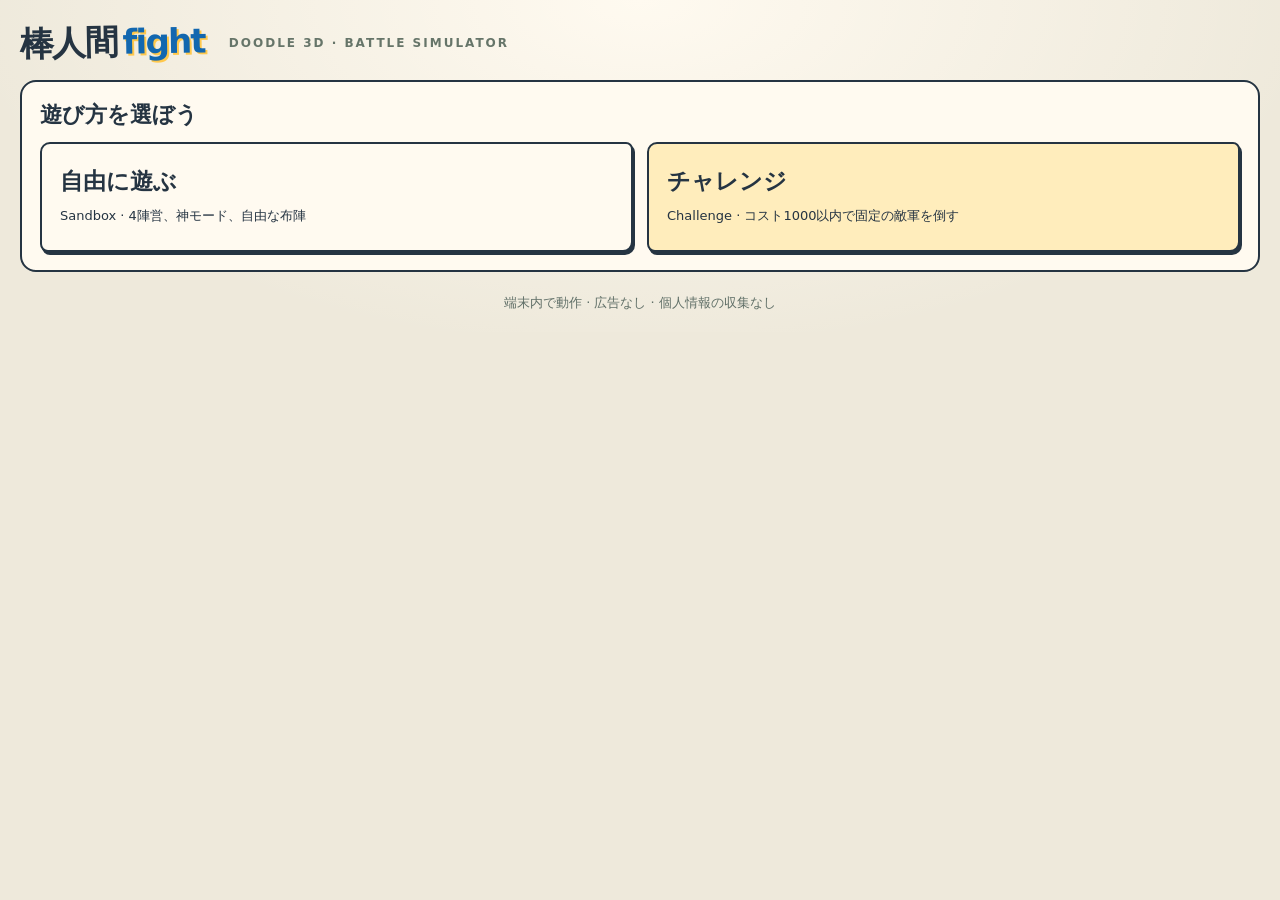
==== commit bb7e9bd2: "Add files via upload" ====
--- a/index.html
+++ b/index.html
@@ -1 +1 @@
-<!doctype html><html lang="ja"><head><meta charset="utf-8"><meta name="viewport" content="width=device-width,initial-scale=1,viewport-fit=cover"><meta name="theme-color" content="#fffaf0"><meta http-equiv="Content-Security-Policy" content="default-src 'self'; script-src 'self'; style-src 'self'; img-src 'self' data:; connect-src 'self'; worker-src 'self'; manifest-src 'self'"><title>棒人間fight</title><link rel="stylesheet" href="style.css"><link rel="manifest" href="manifest.json"><link rel="icon" href="icon.svg"></head><body><main><header><h1>棒人間<span>fight</span></h1><p>DOODLE 3D · BATTLE SIMULATOR</p><button id="install" hidden>インストール</button></header><section id="setup"><div class="intro"><b>2〜4陣営を編成しよう</b><span>人数を入力 → 自動配置 → フィールドで調整。</span></div><div class="teams"><section class="team a"><h2>TEAM A <small>青チーム</small></h2><div id="roster0"></div><p id="total0"></p></section><section class="team b"><h2>TEAM B <small>赤チーム</small></h2><div id="roster1"></div><p id="total1"></p></section><section class="team c"><h2>TEAM C <small>緑チーム</small></h2><div id="roster2"></div><p id="total2"></p></section><section class="team d"><h2>TEAM D <small>紫チーム</small></h2><div id="roster3"></div><p id="total3"></p></section></div><div class="actions"><button id="quickBack">元のフィールドへ戻る</button><button id="demo">おすすめ編成</button><button id="clear">全員クリア</button><button id="fight" class="primary">自動配置してフィールドへ</button></div><p id="notice" role="status">種類を混ぜて、大軍同士の戦いも楽しめます。</p></section><section id="battle" hidden><section id="mapBar" hidden><details id="mapChooser"><summary>① マップを選ぶ <span id="mapName">カスタム</span></summary><div id="mapButtons"></div><p id="mapHint">地形だけを切り替えます。軍団と倍率は保ちます。</p></details><button id="clearUnits">軍団だけ全消去</button></section><section id="teamPresetBar" hidden><details id="teamPresetPanel"><summary>TEAM全体を配備する <small>このTEAMの軍を置き換え・元に戻せます</small></summary><div class="teamPresetGrid"><section class="teamPresetCard teamColor0"><h3>TEAM A 全体 <small id="teamPresetCount0"></small></h3><select id="teamPreset0" aria-label="TEAM A 全体プリセット"></select><p id="teamPresetSummary0"></p><button id="applyTeam0">この軍を配備</button></section><section class="teamPresetCard teamColor1"><h3>TEAM B 全体 <small id="teamPresetCount1"></small></h3><select id="teamPreset1" aria-label="TEAM B 全体プリセット"></select><p id="teamPresetSummary1"></p><button id="applyTeam1">この軍を配備</button></section><section class="teamPresetCard teamColor2"><h3>TEAM C 全体 <small id="teamPresetCount2"></small></h3><select id="teamPreset2" aria-label="TEAM C 全体プリセット"></select><p id="teamPresetSummary2"></p><button id="applyTeam2">この軍を配備</button></section><section class="teamPresetCard teamColor3"><h3>TEAM D 全体 <small id="teamPresetCount3"></small></h3><select id="teamPreset3" aria-label="TEAM D 全体プリセット"></select><p id="teamPresetSummary3"></p><button id="applyTeam3">この軍を配備</button></section></div><details id="saveTeamPanel"><summary>自作チームの配置を保存</summary><div class="editorTools"><label>TEAM <select id="saveTeamTarget"><option value="0">A</option><option value="1">B</option><option value="2">C</option><option value="3">D</option></select></label><input id="teamPresetName" maxlength="80" placeholder="自作チーム名" aria-label="自作チーム名"><button id="saveTeamPreset">チームを保存・更新</button></div><small>種類・人数・部隊間の配置を保存。別TEAMでは初期位置と向きを合わせて展開。同名は更新。</small><p id="teamSaveStatus" role="status"></p></details></details></section><section id="editorBar" hidden><div class="editorTop"><h2>② 軍団を置こう</h2><small id="editCounts"></small><button id="editorStart" class="primary">戦闘開始</button><button id="undo" disabled>元に戻す</button></div><div id="editModeButtons" role="group" aria-label="フィールド操作"><button data-tool="place">＋ 配置</button><button data-tool="select">👆 選択</button><button data-tool="move">✋ 移動</button><button data-tool="camera">👁 カメラ</button></div><div class="editorTools"><label>その他の操作 <select id="editTool"><option value="place">キャラを配置</option><option value="brush">ブラシで配置</option><option value="select">選択</option><option value="move">選択したものを移動</option><option value="terrain">地形を配置</option><option value="camera">カメラのみ</option></select></label><span id="editorPlacement"></span><button id="deleteSelected" disabled>選択を削除</button><button id="rotateSelected" disabled>45°回転</button><label id="terrainOptions" hidden>地形 <select id="terrainType"></select></label><label id="terrainScaleLabel" hidden>大きさ <select id="terrainScale"><option value="0.7">小</option><option value="1" selected>標準</option><option value="1.5">大</option></select></label></div><div id="editorStatus"></div><span id="editorCamera"></span></section><section id="editorDetails" hidden><details id="armyBuilder"><summary>自作軍団を作る・保存する</summary><p>キャラの人数を決めて保存すると、軍団メニューから呼び出せます。</p><div class="editorTools"><input id="armyName" maxlength="80" placeholder="自作軍団名" aria-label="自作軍団名"><button id="armyFromTeam">選んだTEAMの構成を使う</button><button id="armyFromPreset">選んだ軍団を編集</button></div><div id="armyRows"></div><div class="editorTools"><span id="customTotal">合計0体</span><button id="saveArmy" class="primary">軍団を保存・更新</button></div><small>現在の陣形・間隔も保存。同じ名前は更新します。軍団は1〜300体、50種類まで。</small><p id="armySaveStatus" role="status"></p></details><details open><summary>陣営倍率（0.1〜10倍・戦闘開始時に反映）</summary><div class="multipliers"><fieldset><legend>TEAM A</legend><label>HP<input id="mult0_hp" type="number" min="0.1" max="10" step="0.1" value="1" aria-label="TEAM A HP倍率"></label><label>攻撃<input id="mult0_attack" type="number" min="0.1" max="10" step="0.1" value="1" aria-label="TEAM A 攻撃倍率"></label><label>移動<input id="mult0_speed" type="number" min="0.1" max="10" step="0.1" value="1" aria-label="TEAM A 移動倍率"></label></fieldset><fieldset><legend>TEAM B</legend><label>HP<input id="mult1_hp" type="number" min="0.1" max="10" step="0.1" value="1" aria-label="TEAM B HP倍率"></label><label>攻撃<input id="mult1_attack" type="number" min="0.1" max="10" step="0.1" value="1" aria-label="TEAM B 攻撃倍率"></label><label>移動<input id="mult1_speed" type="number" min="0.1" max="10" step="0.1" value="1" aria-label="TEAM B 移動倍率"></label></fieldset><fieldset><legend>TEAM C</legend><label>HP<input id="mult2_hp" type="number" min="0.1" max="10" step="0.1" value="1" aria-label="TEAM C HP倍率"></label><label>攻撃<input id="mult2_attack" type="number" min="0.1" max="10" step="0.1" value="1" aria-label="TEAM C 攻撃倍率"></label><label>移動<input id="mult2_speed" type="number" min="0.1" max="10" step="0.1" value="1" aria-label="TEAM C 移動倍率"></label></fieldset><fieldset><legend>TEAM D</legend><label>HP<input id="mult3_hp" type="number" min="0.1" max="10" step="0.1" value="1" aria-label="TEAM D HP倍率"></label><label>攻撃<input id="mult3_attack" type="number" min="0.1" max="10" step="0.1" value="1" aria-label="TEAM D 攻撃倍率"></label><label>移動<input id="mult3_speed" type="number" min="0.1" max="10" step="0.1" value="1" aria-label="TEAM D 移動倍率"></label></fieldset></div><small>キャラの基本値に乗算します。「神」の無敵は維持されます。</small></details><button id="quick">クイック編成</button><details><summary>プリセット保存・読込 / 全消去</summary><div class="editorTools"><input id="presetName" type="text" placeholder="プリセット名" maxlength="80" aria-label="プリセット名"><button id="savePreset">保存</button><select id="presetList" aria-label="保存したプリセット"></select><button id="loadPreset">読込</button><select id="clearScope" aria-label="全消去の対象"><option value="0">TEAM Aのみ</option><option value="1">TEAM Bのみ</option><option value="2">TEAM Cのみ</option><option value="3">TEAM Dのみ</option><option value="terrain">地形のみ</option><option value="all">すべて</option></select><button id="clearField">選んだ対象を全消去</button></div></details><details><summary>種類ごとの配置数</summary><p id="composition"></p></details></section><div class="hud"><div><b>TEAM A 総合HP</b><progress id="hp0" max="1" value="1"></progress><small id="stats0"></small></div><div><b>TEAM B 総合HP</b><progress id="hp1" max="1" value="1"></progress><small id="stats1"></small></div><div><b>TEAM C 総合HP</b><progress id="hp2" max="1" value="1"></progress><small id="stats2"></small></div><div><b>TEAM D 総合HP</b><progress id="hp3" max="1" value="1"></progress><small id="stats3"></small></div><strong id="clock">0:00</strong></div><div id="selectionToolbar" hidden><strong id="selectionCount" role="status">選択中：0体</strong><div id="selectTeams" role="group" aria-label="TEAM全選択"><button data-team="0">A 全選択</button><button data-team="1">B 全選択</button><button data-team="2">C 全選択</button><button data-team="3">D 全選択</button></div><div class="selectionActions"><button id="selectionAdd" aria-pressed="false">追加選択 OFF</button><button id="selectionClear">選択解除</button><button id="selectionRotate">↻ 45°回転</button><button id="selectionUndo" disabled>元に戻す</button></div><p id="selectionHint"></p></div><div id="arena"><canvas id="canvas"></canvas><div id="selectionRect" hidden></div><div id="groupHandle" hidden>✋<small>ドラッグで移動</small></div><div id="selectionBadge" hidden></div><div id="result" hidden><h2 id="winner"></h2><div id="battleReport"><p id="reportTime"></p><div class="reportTable"><table><thead><tr><th>TEAM</th><th>生存</th><th>撃破</th><th>与ダメージ</th><th>投入</th></tr></thead><tbody id="reportTeams"></tbody></table></div><p id="reportMvp"></p><p id="reportDamage"></p><details id="interventionReport"><summary>神の介入を見る</summary><p id="reportGod"></p></details></div><div class="resultActions"><button id="again" class="primary">同じ条件でもう一度</button><button id="back">編成を変更して再戦</button></div></div><span id="dumbbellLabel" hidden>1t</span><output id="fieldFeedback" role="status" hidden></output><output id="selected">棒人間をタップすると個人HPを表示</output></div><div class="placement"><button id="godToggle" aria-pressed="false">神モードに切替</button><button id="placeToggle" aria-pressed="false">増援を選ぶ</button><section id="godPanel" hidden aria-label="神の介入"><div class="godHeading"><strong>神モード</strong><button id="godExit">観戦へ戻る</button></div><div id="godButtons"></div><label id="healTargetLabel" hidden>回復対象 <select id="healTarget"><option value="all">全TEAM</option><option value="0">TEAM Aのみ</option><option value="1">TEAM Bのみ</option><option value="2">TEAM Cのみ</option><option value="3">TEAM Dのみ</option></select></label><p id="godStatus" role="status"></p></section><div id="placeOptions" hidden><label>チーム <select id="placeTeam"><option value="0">TEAM A（青）</option><option value="1">TEAM B（赤）</option><option value="2">TEAM C（緑）</option><option value="3">TEAM D（紫）</option></select></label><label class="phase2Only">置くもの <select id="placeSource"><option value="character">キャラ</option><option value="army">軍団</option></select></label><label id="placeTypeLabel">キャラ <select id="placeType"></select></label><label id="armyLabel" hidden>ここに配置する軍団 <select id="armySelect"></select></label><label id="countLabel" class="phase2Only">人数 <select id="placeCount"><option value="1">1体</option><option value="5">5体</option><option value="10">10体</option><option value="25">25体</option><option value="50">50体</option><option value="100">100体</option></select></label><span id="armyTotal" class="phase2Only" hidden></span><label class="phase2Only">陣形 <select id="formation"></select></label><label class="phase2Only">間隔 <select id="density"></select></label><label id="brushCountLabel" hidden>ブラシ <select id="brushCount"><option value="1">1体ずつ</option><option value="5">5体ずつ</option><option value="10">10体ずつ</option></select></label><p id="armyContents" class="phase2Only" hidden></p><button id="placeEnd">配置終了</button></div><p id="placeStatus" role="status">通常操作：ドラッグでカメラを操作</p></div><div class="controls"><button id="pause">一時停止</button><button id="resetCamera">全体へ戻る</button><label>速度 <select id="speed"><option value="1">1倍</option><option value="2">2倍</option><option value="4">4倍</option></select></label><label>ドラッグ <select id="cameraMode"><option value="orbit">回転</option><option value="pan">移動</option></select></label><button id="return">編成を変更</button><span id="performance"></span><div id="cameraTools" class="watchOnly"><button id="followSelected" disabled>選んだキャラを追従</button><button id="freeCamera" hidden>自由カメラへ</button><span id="cameraStatus" role="status">自由カメラ</span></div></div><details><summary>性能を見る</summary><p id="perfDetail"></p><small>時間はCPU側の測定です。GPU時間は含みません。</small></details><p class="hint">1本指で回転・角度変更 / 2本指で移動とピンチズーム / PCは右ドラッグで移動・ホイールでズーム</p></section><footer>端末内で動作 · 広告なし · 個人情報の収集なし</footer></main><script type="module" src="game-v11.js"></script></body></html>
+<!doctype html><html lang="ja"><head><meta charset="utf-8"><meta name="viewport" content="width=device-width,initial-scale=1,viewport-fit=cover"><meta name="theme-color" content="#fffaf0"><meta http-equiv="Content-Security-Policy" content="default-src 'self'; script-src 'self'; style-src 'self'; img-src 'self' data:; connect-src 'self'; worker-src 'self'; manifest-src 'self'"><title>棒人間fight</title><link rel="stylesheet" href="style.css"><link rel="manifest" href="manifest.json"><link rel="icon" href="icon.svg"></head><body><main><header><h1>棒人間<span>fight</span></h1><p>DOODLE 3D · BATTLE SIMULATOR</p><button id="install" hidden>インストール</button></header><section id="modeChooser"><h2>遊び方を選ぼう</h2><div class="modeChoices"><button id="modeSandbox"><b>自由に遊ぶ</b><small>Sandbox · 4陣営、神モード、自由な布陣</small></button><button id="modeChallenge"><b>チャレンジ</b><small>Challenge · コスト1000以内で固定の敵軍を倒す</small></button></div></section><div id="modeBar" hidden><strong id="modeName"></strong><button id="chooseMode">モードを選び直す</button></div><section id="challengeBar" hidden><h2 id="challengeTitle"></h2><strong id="challengeCost" role="status"></strong><progress id="challengeBudget" max="1000" value="0"></progress><p id="challengeRules">TEAM Aだけを編成。青いエリアに配置して、敵軍を全滅させよう。敵軍・地形・倍率は固定。神モード・戦闘中増援は使いません。</p></section><section id="setup" hidden><div class="intro"><b>2〜4陣営を編成しよう</b><span>人数を入力 → 自動配置 → フィールドで調整。</span></div><div class="teams"><section class="team a"><h2>TEAM A <small>青チーム</small></h2><div id="roster0"></div><p id="total0"></p></section><section class="team b"><h2>TEAM B <small>赤チーム</small></h2><div id="roster1"></div><p id="total1"></p></section><section class="team c"><h2>TEAM C <small>緑チーム</small></h2><div id="roster2"></div><p id="total2"></p></section><section class="team d"><h2>TEAM D <small>紫チーム</small></h2><div id="roster3"></div><p id="total3"></p></section></div><div class="actions"><button id="quickBack">元のフィールドへ戻る</button><button id="demo">おすすめ編成</button><button id="clear">全員クリア</button><button id="fight" class="primary">自動配置してフィールドへ</button></div><p id="notice" role="status">種類を混ぜて、大軍同士の戦いも楽しめます。</p></section><section id="battle" hidden><section id="mapBar" hidden><details id="mapChooser"><summary>① マップを選ぶ <span id="mapName">カスタム</span></summary><div id="mapButtons"></div><p id="mapHint">地形だけを切り替えます。軍団と倍率は保ちます。</p></details><button id="clearUnits">軍団だけ全消去</button></section><section id="teamPresetBar" hidden><details id="teamPresetPanel"><summary>TEAM全体を配備する <small>このTEAMの軍を置き換え・元に戻せます</small></summary><div class="teamPresetGrid"><section id="teamCard0" class="teamPresetCard teamColor0"><h3>TEAM A 全体 <small id="teamPresetCount0"></small></h3><select id="teamPreset0" aria-label="TEAM A 全体プリセット"></select><p id="teamPresetSummary0"></p><button id="applyTeam0">この軍を配備</button></section><section id="teamCard1" class="teamPresetCard teamColor1"><h3>TEAM B 全体 <small id="teamPresetCount1"></small></h3><select id="teamPreset1" aria-label="TEAM B 全体プリセット"></select><p id="teamPresetSummary1"></p><button id="applyTeam1">この軍を配備</button></section><section id="teamCard2" class="teamPresetCard teamColor2"><h3>TEAM C 全体 <small id="teamPresetCount2"></small></h3><select id="teamPreset2" aria-label="TEAM C 全体プリセット"></select><p id="teamPresetSummary2"></p><button id="applyTeam2">この軍を配備</button></section><section id="teamCard3" class="teamPresetCard teamColor3"><h3>TEAM D 全体 <small id="teamPresetCount3"></small></h3><select id="teamPreset3" aria-label="TEAM D 全体プリセット"></select><p id="teamPresetSummary3"></p><button id="applyTeam3">この軍を配備</button></section></div><details id="saveTeamPanel"><summary>自作チームの配置を保存</summary><div class="editorTools"><label>TEAM <select id="saveTeamTarget"><option value="0">A</option><option value="1">B</option><option value="2">C</option><option value="3">D</option></select></label><input id="teamPresetName" maxlength="80" placeholder="自作チーム名" aria-label="自作チーム名"><button id="saveTeamPreset">チームを保存・更新</button></div><small>種類・人数・部隊間の配置を保存。別TEAMでは初期位置と向きを合わせて展開。同名は更新。</small><p id="teamSaveStatus" role="status"></p></details></details></section><section id="editorBar" hidden><div class="editorTop"><h2>② 軍団を置こう</h2><small id="editCounts"></small><button id="editorStart" class="primary">戦闘開始</button><button id="undo" disabled>元に戻す</button></div><div id="editModeButtons" role="group" aria-label="フィールド操作"><button data-tool="place">＋ 配置</button><button data-tool="select">👆 選択</button><button data-tool="move">✋ 移動</button><button data-tool="camera">👁 カメラ</button></div><div class="editorTools"><label>その他の操作 <select id="editTool"><option value="place">キャラを配置</option><option value="brush">ブラシで配置</option><option value="select">選択</option><option value="move">選択したものを移動</option><option value="terrain">地形を配置</option><option value="camera">カメラのみ</option></select></label><span id="editorPlacement"></span><button id="deleteSelected" disabled>選択を削除</button><button id="rotateSelected" disabled>45°回転</button><label id="terrainOptions" hidden>地形 <select id="terrainType"></select></label><label id="terrainScaleLabel" hidden>大きさ <select id="terrainScale"><option value="0.7">小</option><option value="1" selected>標準</option><option value="1.5">大</option></select></label></div><div id="editorStatus"></div><span id="editorCamera"></span></section><section id="editorDetails" hidden><details id="armyBuilder"><summary>自作軍団を作る・保存する</summary><p>キャラの人数を決めて保存すると、軍団メニューから呼び出せます。</p><div class="editorTools"><input id="armyName" maxlength="80" placeholder="自作軍団名" aria-label="自作軍団名"><button id="armyFromTeam">選んだTEAMの構成を使う</button><button id="armyFromPreset">選んだ軍団を編集</button></div><div id="armyRows"></div><div class="editorTools"><span id="customTotal">合計0体</span><button id="saveArmy" class="primary">軍団を保存・更新</button></div><small>現在の陣形・間隔も保存。同じ名前は更新します。軍団は1〜300体、50種類まで。</small><p id="armySaveStatus" role="status"></p></details><details id="multiplierPanel" open><summary>陣営倍率（0.1〜10倍・戦闘開始時に反映）</summary><div class="multipliers"><fieldset><legend>TEAM A</legend><label>HP<input id="mult0_hp" type="number" min="0.1" max="10" step="0.1" value="1" aria-label="TEAM A HP倍率"></label><label>攻撃<input id="mult0_attack" type="number" min="0.1" max="10" step="0.1" value="1" aria-label="TEAM A 攻撃倍率"></label><label>移動<input id="mult0_speed" type="number" min="0.1" max="10" step="0.1" value="1" aria-label="TEAM A 移動倍率"></label></fieldset><fieldset><legend>TEAM B</legend><label>HP<input id="mult1_hp" type="number" min="0.1" max="10" step="0.1" value="1" aria-label="TEAM B HP倍率"></label><label>攻撃<input id="mult1_attack" type="number" min="0.1" max="10" step="0.1" value="1" aria-label="TEAM B 攻撃倍率"></label><label>移動<input id="mult1_speed" type="number" min="0.1" max="10" step="0.1" value="1" aria-label="TEAM B 移動倍率"></label></fieldset><fieldset><legend>TEAM C</legend><label>HP<input id="mult2_hp" type="number" min="0.1" max="10" step="0.1" value="1" aria-label="TEAM C HP倍率"></label><label>攻撃<input id="mult2_attack" type="number" min="0.1" max="10" step="0.1" value="1" aria-label="TEAM C 攻撃倍率"></label><label>移動<input id="mult2_speed" type="number" min="0.1" max="10" step="0.1" value="1" aria-label="TEAM C 移動倍率"></label></fieldset><fieldset><legend>TEAM D</legend><label>HP<input id="mult3_hp" type="number" min="0.1" max="10" step="0.1" value="1" aria-label="TEAM D HP倍率"></label><label>攻撃<input id="mult3_attack" type="number" min="0.1" max="10" step="0.1" value="1" aria-label="TEAM D 攻撃倍率"></label><label>移動<input id="mult3_speed" type="number" min="0.1" max="10" step="0.1" value="1" aria-label="TEAM D 移動倍率"></label></fieldset></div><small>キャラの基本値に乗算します。「神」の無敵は維持されます。</small></details><button id="quick">クイック編成</button><details><summary>プリセット保存・読込 / 全消去</summary><div class="editorTools"><input id="presetName" type="text" placeholder="プリセット名" maxlength="80" aria-label="プリセット名"><button id="savePreset">保存</button><select id="presetList" aria-label="保存したプリセット"></select><button id="loadPreset">読込</button><select id="clearScope" aria-label="全消去の対象"><option value="0">TEAM Aのみ</option><option value="1">TEAM Bのみ</option><option value="2">TEAM Cのみ</option><option value="3">TEAM Dのみ</option><option value="terrain">地形のみ</option><option value="all">すべて</option></select><button id="clearField">選んだ対象を全消去</button></div></details><details><summary>種類ごとの配置数</summary><p id="composition"></p></details></section><div class="hud"><div><b>TEAM A 総合HP</b><progress id="hp0" max="1" value="1"></progress><small id="stats0"></small></div><div><b>TEAM B 総合HP</b><progress id="hp1" max="1" value="1"></progress><small id="stats1"></small></div><div><b>TEAM C 総合HP</b><progress id="hp2" max="1" value="1"></progress><small id="stats2"></small></div><div><b>TEAM D 総合HP</b><progress id="hp3" max="1" value="1"></progress><small id="stats3"></small></div><strong id="clock">0:00</strong></div><div id="selectionToolbar" hidden><strong id="selectionCount" role="status">選択中：0体</strong><div id="selectTeams" role="group" aria-label="TEAM全選択"><button data-team="0">A 全選択</button><button data-team="1">B 全選択</button><button data-team="2">C 全選択</button><button data-team="3">D 全選択</button></div><div class="selectionActions"><button id="selectionAdd" aria-pressed="false">追加選択 OFF</button><button id="selectionClear">選択解除</button><button id="selectionRotate">↻ 45°回転</button><button id="selectionUndo" disabled>元に戻す</button></div><p id="selectionHint"></p></div><div id="arena"><canvas id="canvas"></canvas><div id="selectionRect" hidden></div><div id="deploymentZoneLabel" hidden>青いエリア：ここに自軍を置く</div><div id="groupHandle" hidden>✋<small>ドラッグで移動</small></div><div id="selectionBadge" hidden></div><div id="result" hidden><h2 id="winner"></h2><div id="battleReport"><div id="challengeResult" hidden><h3 id="challengeOutcome"></h3><p id="challengeDetails"></p></div><p id="reportTime"></p><div class="reportTable"><table><thead><tr><th>TEAM</th><th>生存</th><th>撃破</th><th>与ダメージ</th><th>投入</th></tr></thead><tbody id="reportTeams"></tbody></table></div><p id="reportMvp"></p><p id="reportDamage"></p><details id="interventionReport"><summary>神の介入を見る</summary><p id="reportGod"></p></details></div><div class="resultActions"><button id="again" class="primary">同じ条件でもう一度</button><button id="back">編成を変更して再戦</button></div></div><span id="dumbbellLabel" hidden>1t</span><output id="fieldFeedback" role="status" hidden></output><output id="selected">棒人間をタップすると個人HPを表示</output></div><div class="placement"><button id="godToggle" aria-pressed="false">神モードに切替</button><button id="placeToggle" aria-pressed="false">増援を選ぶ</button><section id="godPanel" hidden aria-label="神の介入"><div class="godHeading"><strong>神モード</strong><button id="godExit">観戦へ戻る</button></div><div id="godButtons"></div><label id="healTargetLabel" hidden>回復対象 <select id="healTarget"><option value="all">全TEAM</option><option value="0">TEAM Aのみ</option><option value="1">TEAM Bのみ</option><option value="2">TEAM Cのみ</option><option value="3">TEAM Dのみ</option></select></label><p id="godStatus" role="status"></p></section><div id="placeOptions" hidden><label>チーム <select id="placeTeam"><option value="0">TEAM A（青）</option><option value="1">TEAM B（赤）</option><option value="2">TEAM C（緑）</option><option value="3">TEAM D（紫）</option></select></label><label class="phase2Only">置くもの <select id="placeSource"><option value="character">キャラ</option><option value="army">軍団</option></select></label><label id="placeTypeLabel">キャラ <select id="placeType"></select></label><label id="armyLabel" hidden>ここに配置する軍団 <select id="armySelect"></select></label><label id="countLabel" class="phase2Only">人数 <select id="placeCount"><option value="1">1体</option><option value="5">5体</option><option value="10">10体</option><option value="25">25体</option><option value="50">50体</option><option value="100">100体</option></select></label><span id="armyTotal" class="phase2Only" hidden></span><label class="phase2Only">陣形 <select id="formation"></select></label><label class="phase2Only">間隔 <select id="density"></select></label><label id="brushCountLabel" hidden>ブラシ <select id="brushCount"><option value="1">1体ずつ</option><option value="5">5体ずつ</option><option value="10">10体ずつ</option></select></label><p id="armyContents" class="phase2Only" hidden></p><button id="placeEnd">配置終了</button></div><p id="placeStatus" role="status">通常操作：ドラッグでカメラを操作</p></div><div class="controls"><button id="pause">一時停止</button><button id="resetCamera">全体へ戻る</button><label>速度 <select id="speed"><option value="1">1倍</option><option value="2">2倍</option><option value="4">4倍</option></select></label><label>ドラッグ <select id="cameraMode"><option value="orbit">回転</option><option value="pan">移動</option></select></label><button id="return">編成を変更</button><span id="performance"></span><div id="cameraTools" class="watchOnly"><button id="followSelected" disabled>選んだキャラを追従</button><button id="freeCamera" hidden>自由カメラへ</button><span id="cameraStatus" role="status">自由カメラ</span></div></div><details><summary>性能を見る</summary><p id="perfDetail"></p><small>時間はCPU側の測定です。GPU時間は含みません。</small></details><p class="hint">1本指で回転・角度変更 / 2本指で移動とピンチズーム / PCは右ドラッグで移動・ホイールでズーム</p></section><footer>端末内で動作 · 広告なし · 個人情報の収集なし</footer></main><script type="module" src="game-v12.js"></script></body></html>
--- a/style.css
+++ b/style.css
@@ -35,3 +35,7 @@
 /* Phase 4.5: persistent state, large targets and gesture-only overlays. */
 #editModeButtons{display:flex;flex-wrap:wrap;gap:6px;margin:8px 0}#editModeButtons button{flex:1;min-height:44px;white-space:nowrap;padding:8px 10px}#editModeButtons button[aria-pressed="true"]{background:var(--gold);outline:2px solid #886000}#selectionToolbar{border:2px solid var(--ink);border-radius:12px;background:var(--paper);padding:10px;margin:8px 0}#selectionToolbar strong{display:block;margin-bottom:8px}#selectTeams,.selectionActions{display:flex;gap:6px;flex-wrap:wrap;margin-bottom:6px}#selectTeams button{flex:1;min-height:44px;padding:7px;font-size:13px}#selectTeams button[data-team="0"]{border-bottom:4px solid var(--blue)}#selectTeams button[data-team="1"]{border-bottom:4px solid var(--red)}#selectTeams button[data-team="2"]{border-bottom:4px solid #299c51}#selectTeams button[data-team="3"]{border-bottom:4px solid #9e48cd}.selectionActions button{min-height:44px;padding:7px 10px;font-size:13px}#selectionAdd[aria-pressed="true"]{background:var(--gold)}#selectionHint{font-size:13px;line-height:1.6;margin:6px 0 0}#selectionRect{position:absolute;border:2px solid #9a6800;background:#ffce4933;pointer-events:none;box-sizing:border-box}#groupHandle{position:absolute;width:48px;height:48px;border:2px solid #785300;background:#ffe193e8;border-radius:50%;display:flex;align-items:center;justify-content:center;font-size:25px;transform:translate(-50%,-50%);pointer-events:none;box-shadow:0 2px 4px #0003}#groupHandle small{position:absolute;top:50px;font-size:11px;white-space:nowrap;background:#fff8df;border-radius:5px;padding:2px 5px;color:#352f24}#selectionBadge{position:absolute;bottom:10px;left:10px;max-width:calc(100% - 20px);border-radius:8px;padding:6px 10px;background:#fff8e8ef;border:1px solid #785300;font-size:13px;pointer-events:none}.editing canvas[data-editor-tool="select"]{cursor:crosshair}.editing canvas[data-editor-tool="move"]{cursor:grab}.editing canvas[data-editor-tool="camera"]{cursor:all-scroll}.editing #fieldFeedback{top:8px}
 @media(max-width:600px){#selectionToolbar{padding:8px}#editModeButtons button{font-size:13px}#selectionHint{font-size:12px}.selectionActions{display:grid;grid-template-columns:1fr 1fr}.selectionActions button{width:100%}#selectTeams button{font-size:12px}}
+
+/* Phase 5: one data-driven challenge, isolated from the free sandbox. */
+#modeChooser{background:var(--paper);border:2px solid var(--ink);border-radius:16px;padding:18px}.modeChoices{display:grid;grid-template-columns:1fr 1fr;gap:14px}.modeChoices button{min-height:110px;text-align:left;padding:18px}.modeChoices b{display:block;font-size:23px}.modeChoices small{display:block;font-weight:400;font-size:13px;line-height:1.7;margin-top:8px}#modeChallenge{background:#ffedbc}#modeBar{display:flex;align-items:center;justify-content:space-between;gap:8px;margin-bottom:8px}#modeBar button{font-size:12px}#challengeBar{position:sticky;top:0;z-index:8;border:2px solid #1267af;background:#f0f8ff;padding:10px 12px;border-radius:12px;margin-bottom:10px}#challengeBar h2{font-size:17px;margin:0 0 5px}#challengeCost{font-size:19px}#challengeBudget{height:12px;margin:6px 0;border-color:#1267af;background:#ddeaff}#challengeRules{font-size:12px;line-height:1.6;margin:4px 0 0}.challenge-mode #editorBar{position:relative}.challenge-mode #composition{font-size:12px}#deploymentZoneLabel{position:absolute;top:10px;left:10px;background:#e8f4ffed;border:1px solid #1267af;border-radius:8px;padding:7px 10px;font-size:12px;pointer-events:none;color:#174c78}.challenge-mode #fieldFeedback{top:48px}#challengeResult{border:1px solid #b6ddff;background:#133b50;border-radius:12px;padding:10px 12px;margin:0 0 10px}#challengeOutcome{font-size:24px;margin:0 0 6px}#challengeDetails{font-size:15px;line-height:1.8;margin:0}.challenge-mode #armyRows label[data-locked="true"]{display:none}.challenge-mode #mapBar,.challenge-mode #multiplierPanel,.challenge-mode #quick,.challenge-mode #godToggle,.challenge-mode #godPanel,.challenge-mode #placeToggle,.challenge-mode #interventionReport{display:none!important}.challenge-mode #editorDetails{border-top:2px solid var(--ink)}
+@media(max-width:600px){.modeChoices{grid-template-columns:1fr}.modeChoices button{min-height:100px}#challengeBar{padding:8px}#challengeCost{font-size:17px}#challengeRules{font-size:11px}#modeBar strong{font-size:13px}}
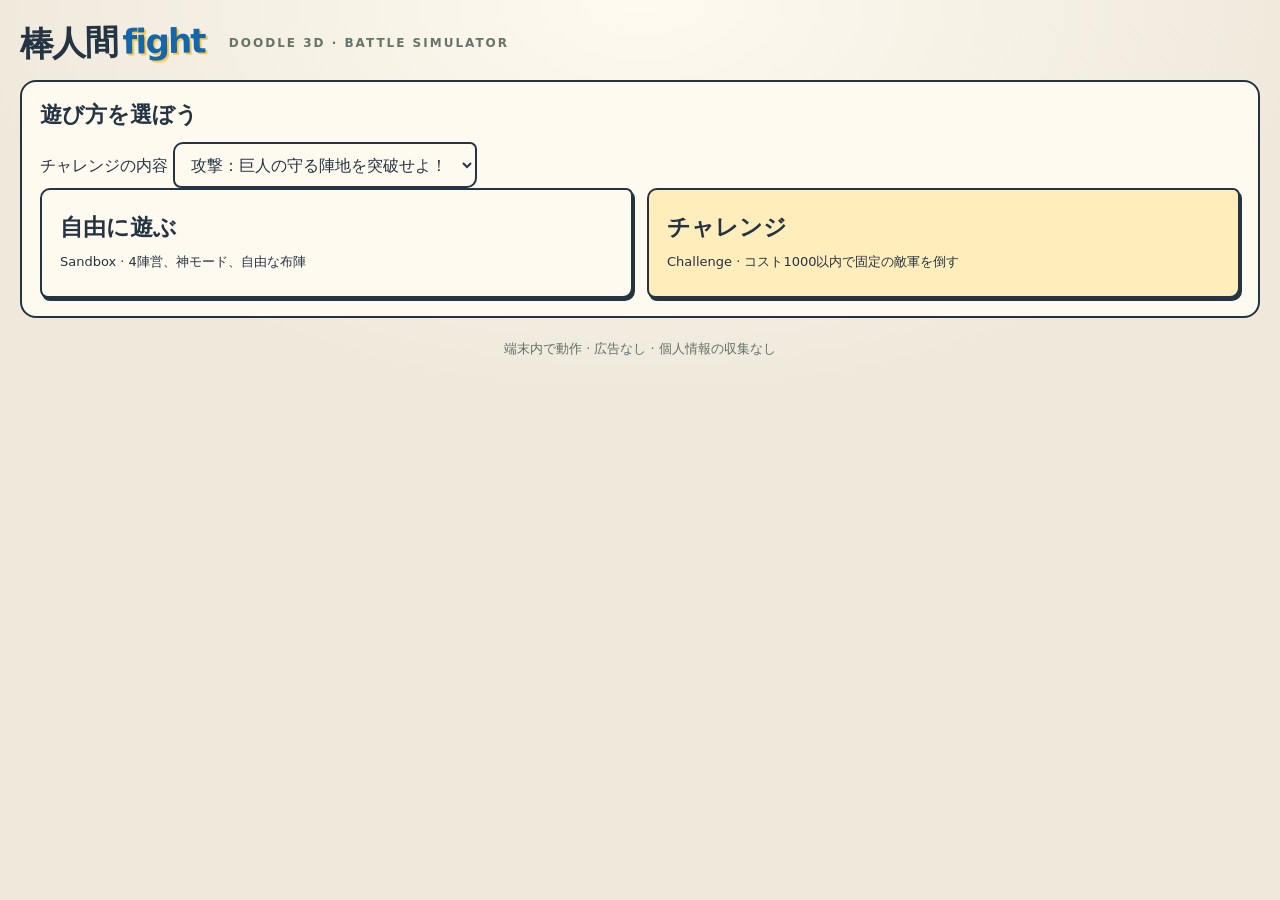
==== commit f72a0c70: "Add files via upload" ====
--- a/index.html
+++ b/index.html
@@ -1 +1 @@
-<!doctype html><html lang="ja"><head><meta charset="utf-8"><meta name="viewport" content="width=device-width,initial-scale=1,viewport-fit=cover"><meta name="theme-color" content="#fffaf0"><meta http-equiv="Content-Security-Policy" content="default-src 'self'; script-src 'self'; style-src 'self'; img-src 'self' data:; connect-src 'self'; worker-src 'self'; manifest-src 'self'"><title>棒人間fight</title><link rel="stylesheet" href="style.css"><link rel="manifest" href="manifest.json"><link rel="icon" href="icon.svg"></head><body><main><header><h1>棒人間<span>fight</span></h1><p>DOODLE 3D · BATTLE SIMULATOR</p><button id="install" hidden>インストール</button></header><section id="modeChooser"><h2>遊び方を選ぼう</h2><div class="modeChoices"><button id="modeSandbox"><b>自由に遊ぶ</b><small>Sandbox · 4陣営、神モード、自由な布陣</small></button><button id="modeChallenge"><b>チャレンジ</b><small>Challenge · コスト1000以内で固定の敵軍を倒す</small></button></div></section><div id="modeBar" hidden><strong id="modeName"></strong><button id="chooseMode">モードを選び直す</button></div><section id="challengeBar" hidden><h2 id="challengeTitle"></h2><strong id="challengeCost" role="status"></strong><progress id="challengeBudget" max="1000" value="0"></progress><p id="challengeRules">TEAM Aだけを編成。青いエリアに配置して、敵軍を全滅させよう。敵軍・地形・倍率は固定。神モード・戦闘中増援は使いません。</p></section><section id="setup" hidden><div class="intro"><b>2〜4陣営を編成しよう</b><span>人数を入力 → 自動配置 → フィールドで調整。</span></div><div class="teams"><section class="team a"><h2>TEAM A <small>青チーム</small></h2><div id="roster0"></div><p id="total0"></p></section><section class="team b"><h2>TEAM B <small>赤チーム</small></h2><div id="roster1"></div><p id="total1"></p></section><section class="team c"><h2>TEAM C <small>緑チーム</small></h2><div id="roster2"></div><p id="total2"></p></section><section class="team d"><h2>TEAM D <small>紫チーム</small></h2><div id="roster3"></div><p id="total3"></p></section></div><div class="actions"><button id="quickBack">元のフィールドへ戻る</button><button id="demo">おすすめ編成</button><button id="clear">全員クリア</button><button id="fight" class="primary">自動配置してフィールドへ</button></div><p id="notice" role="status">種類を混ぜて、大軍同士の戦いも楽しめます。</p></section><section id="battle" hidden><section id="mapBar" hidden><details id="mapChooser"><summary>① マップを選ぶ <span id="mapName">カスタム</span></summary><div id="mapButtons"></div><p id="mapHint">地形だけを切り替えます。軍団と倍率は保ちます。</p></details><button id="clearUnits">軍団だけ全消去</button></section><section id="teamPresetBar" hidden><details id="teamPresetPanel"><summary>TEAM全体を配備する <small>このTEAMの軍を置き換え・元に戻せます</small></summary><div class="teamPresetGrid"><section id="teamCard0" class="teamPresetCard teamColor0"><h3>TEAM A 全体 <small id="teamPresetCount0"></small></h3><select id="teamPreset0" aria-label="TEAM A 全体プリセット"></select><p id="teamPresetSummary0"></p><button id="applyTeam0">この軍を配備</button></section><section id="teamCard1" class="teamPresetCard teamColor1"><h3>TEAM B 全体 <small id="teamPresetCount1"></small></h3><select id="teamPreset1" aria-label="TEAM B 全体プリセット"></select><p id="teamPresetSummary1"></p><button id="applyTeam1">この軍を配備</button></section><section id="teamCard2" class="teamPresetCard teamColor2"><h3>TEAM C 全体 <small id="teamPresetCount2"></small></h3><select id="teamPreset2" aria-label="TEAM C 全体プリセット"></select><p id="teamPresetSummary2"></p><button id="applyTeam2">この軍を配備</button></section><section id="teamCard3" class="teamPresetCard teamColor3"><h3>TEAM D 全体 <small id="teamPresetCount3"></small></h3><select id="teamPreset3" aria-label="TEAM D 全体プリセット"></select><p id="teamPresetSummary3"></p><button id="applyTeam3">この軍を配備</button></section></div><details id="saveTeamPanel"><summary>自作チームの配置を保存</summary><div class="editorTools"><label>TEAM <select id="saveTeamTarget"><option value="0">A</option><option value="1">B</option><option value="2">C</option><option value="3">D</option></select></label><input id="teamPresetName" maxlength="80" placeholder="自作チーム名" aria-label="自作チーム名"><button id="saveTeamPreset">チームを保存・更新</button></div><small>種類・人数・部隊間の配置を保存。別TEAMでは初期位置と向きを合わせて展開。同名は更新。</small><p id="teamSaveStatus" role="status"></p></details></details></section><section id="editorBar" hidden><div class="editorTop"><h2>② 軍団を置こう</h2><small id="editCounts"></small><button id="editorStart" class="primary">戦闘開始</button><button id="undo" disabled>元に戻す</button></div><div id="editModeButtons" role="group" aria-label="フィールド操作"><button data-tool="place">＋ 配置</button><button data-tool="select">👆 選択</button><button data-tool="move">✋ 移動</button><button data-tool="camera">👁 カメラ</button></div><div class="editorTools"><label>その他の操作 <select id="editTool"><option value="place">キャラを配置</option><option value="brush">ブラシで配置</option><option value="select">選択</option><option value="move">選択したものを移動</option><option value="terrain">地形を配置</option><option value="camera">カメラのみ</option></select></label><span id="editorPlacement"></span><button id="deleteSelected" disabled>選択を削除</button><button id="rotateSelected" disabled>45°回転</button><label id="terrainOptions" hidden>地形 <select id="terrainType"></select></label><label id="terrainScaleLabel" hidden>大きさ <select id="terrainScale"><option value="0.7">小</option><option value="1" selected>標準</option><option value="1.5">大</option></select></label></div><div id="editorStatus"></div><span id="editorCamera"></span></section><section id="editorDetails" hidden><details id="armyBuilder"><summary>自作軍団を作る・保存する</summary><p>キャラの人数を決めて保存すると、軍団メニューから呼び出せます。</p><div class="editorTools"><input id="armyName" maxlength="80" placeholder="自作軍団名" aria-label="自作軍団名"><button id="armyFromTeam">選んだTEAMの構成を使う</button><button id="armyFromPreset">選んだ軍団を編集</button></div><div id="armyRows"></div><div class="editorTools"><span id="customTotal">合計0体</span><button id="saveArmy" class="primary">軍団を保存・更新</button></div><small>現在の陣形・間隔も保存。同じ名前は更新します。軍団は1〜300体、50種類まで。</small><p id="armySaveStatus" role="status"></p></details><details id="multiplierPanel" open><summary>陣営倍率（0.1〜10倍・戦闘開始時に反映）</summary><div class="multipliers"><fieldset><legend>TEAM A</legend><label>HP<input id="mult0_hp" type="number" min="0.1" max="10" step="0.1" value="1" aria-label="TEAM A HP倍率"></label><label>攻撃<input id="mult0_attack" type="number" min="0.1" max="10" step="0.1" value="1" aria-label="TEAM A 攻撃倍率"></label><label>移動<input id="mult0_speed" type="number" min="0.1" max="10" step="0.1" value="1" aria-label="TEAM A 移動倍率"></label></fieldset><fieldset><legend>TEAM B</legend><label>HP<input id="mult1_hp" type="number" min="0.1" max="10" step="0.1" value="1" aria-label="TEAM B HP倍率"></label><label>攻撃<input id="mult1_attack" type="number" min="0.1" max="10" step="0.1" value="1" aria-label="TEAM B 攻撃倍率"></label><label>移動<input id="mult1_speed" type="number" min="0.1" max="10" step="0.1" value="1" aria-label="TEAM B 移動倍率"></label></fieldset><fieldset><legend>TEAM C</legend><label>HP<input id="mult2_hp" type="number" min="0.1" max="10" step="0.1" value="1" aria-label="TEAM C HP倍率"></label><label>攻撃<input id="mult2_attack" type="number" min="0.1" max="10" step="0.1" value="1" aria-label="TEAM C 攻撃倍率"></label><label>移動<input id="mult2_speed" type="number" min="0.1" max="10" step="0.1" value="1" aria-label="TEAM C 移動倍率"></label></fieldset><fieldset><legend>TEAM D</legend><label>HP<input id="mult3_hp" type="number" min="0.1" max="10" step="0.1" value="1" aria-label="TEAM D HP倍率"></label><label>攻撃<input id="mult3_attack" type="number" min="0.1" max="10" step="0.1" value="1" aria-label="TEAM D 攻撃倍率"></label><label>移動<input id="mult3_speed" type="number" min="0.1" max="10" step="0.1" value="1" aria-label="TEAM D 移動倍率"></label></fieldset></div><small>キャラの基本値に乗算します。「神」の無敵は維持されます。</small></details><button id="quick">クイック編成</button><details><summary>プリセット保存・読込 / 全消去</summary><div class="editorTools"><input id="presetName" type="text" placeholder="プリセット名" maxlength="80" aria-label="プリセット名"><button id="savePreset">保存</button><select id="presetList" aria-label="保存したプリセット"></select><button id="loadPreset">読込</button><select id="clearScope" aria-label="全消去の対象"><option value="0">TEAM Aのみ</option><option value="1">TEAM Bのみ</option><option value="2">TEAM Cのみ</option><option value="3">TEAM Dのみ</option><option value="terrain">地形のみ</option><option value="all">すべて</option></select><button id="clearField">選んだ対象を全消去</button></div></details><details><summary>種類ごとの配置数</summary><p id="composition"></p></details></section><div class="hud"><div><b>TEAM A 総合HP</b><progress id="hp0" max="1" value="1"></progress><small id="stats0"></small></div><div><b>TEAM B 総合HP</b><progress id="hp1" max="1" value="1"></progress><small id="stats1"></small></div><div><b>TEAM C 総合HP</b><progress id="hp2" max="1" value="1"></progress><small id="stats2"></small></div><div><b>TEAM D 総合HP</b><progress id="hp3" max="1" value="1"></progress><small id="stats3"></small></div><strong id="clock">0:00</strong></div><div id="selectionToolbar" hidden><strong id="selectionCount" role="status">選択中：0体</strong><div id="selectTeams" role="group" aria-label="TEAM全選択"><button data-team="0">A 全選択</button><button data-team="1">B 全選択</button><button data-team="2">C 全選択</button><button data-team="3">D 全選択</button></div><div class="selectionActions"><button id="selectionAdd" aria-pressed="false">追加選択 OFF</button><button id="selectionClear">選択解除</button><button id="selectionRotate">↻ 45°回転</button><button id="selectionUndo" disabled>元に戻す</button></div><p id="selectionHint"></p></div><div id="arena"><canvas id="canvas"></canvas><div id="selectionRect" hidden></div><div id="deploymentZoneLabel" hidden>青いエリア：ここに自軍を置く</div><div id="groupHandle" hidden>✋<small>ドラッグで移動</small></div><div id="selectionBadge" hidden></div><div id="result" hidden><h2 id="winner"></h2><div id="battleReport"><div id="challengeResult" hidden><h3 id="challengeOutcome"></h3><p id="challengeDetails"></p></div><p id="reportTime"></p><div class="reportTable"><table><thead><tr><th>TEAM</th><th>生存</th><th>撃破</th><th>与ダメージ</th><th>投入</th></tr></thead><tbody id="reportTeams"></tbody></table></div><p id="reportMvp"></p><p id="reportDamage"></p><details id="interventionReport"><summary>神の介入を見る</summary><p id="reportGod"></p></details></div><div class="resultActions"><button id="again" class="primary">同じ条件でもう一度</button><button id="back">編成を変更して再戦</button></div></div><span id="dumbbellLabel" hidden>1t</span><output id="fieldFeedback" role="status" hidden></output><output id="selected">棒人間をタップすると個人HPを表示</output></div><div class="placement"><button id="godToggle" aria-pressed="false">神モードに切替</button><button id="placeToggle" aria-pressed="false">増援を選ぶ</button><section id="godPanel" hidden aria-label="神の介入"><div class="godHeading"><strong>神モード</strong><button id="godExit">観戦へ戻る</button></div><div id="godButtons"></div><label id="healTargetLabel" hidden>回復対象 <select id="healTarget"><option value="all">全TEAM</option><option value="0">TEAM Aのみ</option><option value="1">TEAM Bのみ</option><option value="2">TEAM Cのみ</option><option value="3">TEAM Dのみ</option></select></label><p id="godStatus" role="status"></p></section><div id="placeOptions" hidden><label>チーム <select id="placeTeam"><option value="0">TEAM A（青）</option><option value="1">TEAM B（赤）</option><option value="2">TEAM C（緑）</option><option value="3">TEAM D（紫）</option></select></label><label class="phase2Only">置くもの <select id="placeSource"><option value="character">キャラ</option><option value="army">軍団</option></select></label><label id="placeTypeLabel">キャラ <select id="placeType"></select></label><label id="armyLabel" hidden>ここに配置する軍団 <select id="armySelect"></select></label><label id="countLabel" class="phase2Only">人数 <select id="placeCount"><option value="1">1体</option><option value="5">5体</option><option value="10">10体</option><option value="25">25体</option><option value="50">50体</option><option value="100">100体</option></select></label><span id="armyTotal" class="phase2Only" hidden></span><label class="phase2Only">陣形 <select id="formation"></select></label><label class="phase2Only">間隔 <select id="density"></select></label><label id="brushCountLabel" hidden>ブラシ <select id="brushCount"><option value="1">1体ずつ</option><option value="5">5体ずつ</option><option value="10">10体ずつ</option></select></label><p id="armyContents" class="phase2Only" hidden></p><button id="placeEnd">配置終了</button></div><p id="placeStatus" role="status">通常操作：ドラッグでカメラを操作</p></div><div class="controls"><button id="pause">一時停止</button><button id="resetCamera">全体へ戻る</button><label>速度 <select id="speed"><option value="1">1倍</option><option value="2">2倍</option><option value="4">4倍</option></select></label><label>ドラッグ <select id="cameraMode"><option value="orbit">回転</option><option value="pan">移動</option></select></label><button id="return">編成を変更</button><span id="performance"></span><div id="cameraTools" class="watchOnly"><button id="followSelected" disabled>選んだキャラを追従</button><button id="freeCamera" hidden>自由カメラへ</button><span id="cameraStatus" role="status">自由カメラ</span></div></div><details><summary>性能を見る</summary><p id="perfDetail"></p><small>時間はCPU側の測定です。GPU時間は含みません。</small></details><p class="hint">1本指で回転・角度変更 / 2本指で移動とピンチズーム / PCは右ドラッグで移動・ホイールでズーム</p></section><footer>端末内で動作 · 広告なし · 個人情報の収集なし</footer></main><script type="module" src="game-v12.js"></script></body></html>
+<!doctype html><html lang="ja"><head><meta charset="utf-8"><meta name="viewport" content="width=device-width,initial-scale=1,viewport-fit=cover"><meta name="theme-color" content="#fffaf0"><meta http-equiv="Content-Security-Policy" content="default-src 'self'; script-src 'self'; style-src 'self'; img-src 'self' data:; connect-src 'self'; worker-src 'self'; manifest-src 'self'"><title>棒人間fight</title><link rel="stylesheet" href="style.css"><link rel="manifest" href="manifest.json"><link rel="icon" href="icon.svg"></head><body><main><header><h1>棒人間<span>fight</span></h1><p>DOODLE 3D · BATTLE SIMULATOR</p><button id="install" hidden>インストール</button></header><section id="modeChooser"><h2>遊び方を選ぼう</h2><label id="challengePickerLabel">チャレンジの内容 <select id="challengePicker"><option value="giant-outpost">攻撃：巨人の守る陣地を突破せよ！</option><option value="flag-defense">防衛：3分間、旗を守れ！</option></select></label><div class="modeChoices"><button id="modeSandbox"><b>自由に遊ぶ</b><small>Sandbox · 4陣営、神モード、自由な布陣</small></button><button id="modeChallenge"><b>チャレンジ</b><small>Challenge · コスト1000以内で固定の敵軍を倒す</small></button></div></section><div id="modeBar" hidden><strong id="modeName"></strong></div><section id="challengeBar" hidden><h2 id="challengeTitle"></h2><strong id="challengeCost" role="status"></strong><progress id="challengeBudget" max="1000" value="0"></progress></section><section id="setup" hidden><div class="intro"><b>2〜4陣営を編成しよう</b><span>人数を入力 → 自動配置 → フィールドで調整。</span></div><div class="teams"><section class="team a"><h2>TEAM A <small>青チーム</small></h2><div id="roster0"></div><p id="total0"></p></section><section class="team b"><h2>TEAM B <small>赤チーム</small></h2><div id="roster1"></div><p id="total1"></p></section><section class="team c"><h2>TEAM C <small>緑チーム</small></h2><div id="roster2"></div><p id="total2"></p></section><section class="team d"><h2>TEAM D <small>紫チーム</small></h2><div id="roster3"></div><p id="total3"></p></section></div><div class="actions"><button id="quickBack">元のフィールドへ戻る</button><button id="demo">おすすめ編成</button><button id="clear">全員クリア</button><button id="fight" class="primary">自動配置してフィールドへ</button></div><p id="notice" role="status">種類を混ぜて、大軍同士の戦いも楽しめます。</p></section><section id="battle" hidden><div class="hud"><div><b>TEAM A 総合HP</b><progress id="hp0" max="1" value="1"></progress><small id="stats0"></small></div><div><b>TEAM B 総合HP</b><progress id="hp1" max="1" value="1"></progress><small id="stats1"></small></div><div><b>TEAM C 総合HP</b><progress id="hp2" max="1" value="1"></progress><small id="stats2"></small></div><div><b>TEAM D 総合HP</b><progress id="hp3" max="1" value="1"></progress><small id="stats3"></small></div><strong id="clock">0:00</strong></div><div id="selectionToolbar" hidden><strong id="selectionCount" role="status">選択中：0体</strong><div id="selectTeams" role="group" aria-label="TEAM全選択"><button data-team="0">A 全選択</button><button data-team="1">B 全選択</button><button data-team="2">C 全選択</button><button data-team="3">D 全選択</button></div><div class="selectionActions"><button id="selectionAdd" aria-pressed="false">追加選択 OFF</button><button id="selectionClear">選択解除</button><button id="selectionRotate">↻ 45°回転</button><button id="selectionUndo" disabled>元に戻す</button></div><p id="selectionHint"></p></div><div id="arena"><canvas id="canvas"></canvas><div id="selectionRect" hidden></div><div id="deploymentZoneLabel" hidden>青いエリア：ここに自軍を置く</div><div id="groupHandle" hidden>✋<small>ドラッグで移動</small></div><div id="selectionBadge" hidden></div><div id="result" hidden><h2 id="winner"></h2><div id="battleReport"><div id="challengeResult" hidden><h3 id="challengeOutcome"></h3><p id="challengeDetails"></p></div><p id="reportTime"></p><div class="reportTable"><table><thead><tr><th>TEAM</th><th>生存</th><th>撃破</th><th>与ダメージ</th><th>投入</th></tr></thead><tbody id="reportTeams"></tbody></table></div><p id="reportMvp"></p><p id="reportDamage"></p><details id="interventionReport"><summary>神の介入を見る</summary><p id="reportGod"></p></details></div><div class="resultActions"><button id="again" class="primary">同じ条件でもう一度</button><button id="back">編成を変更して再戦</button></div></div><span id="dumbbellLabel" hidden>1t</span><output id="fieldFeedback" role="status" hidden></output><output id="selected">棒人間をタップすると個人HPを表示</output><div id="defenseHUD" hidden><strong id="baseStatus"></strong><progress id="baseHP" max="5000" value="5000"></progress><small id="waveStatus"></small></div></div><p class="hint">1本指で回転・角度変更 / 2本指で移動とピンチズーム / PCは右ドラッグで移動・ホイールでズーム</p><section id="settingsSheet" hidden aria-label="設定パネル"><div class="sheetHeader"><strong id="sheetTitle">軍の設定</strong><button id="sheetClose" aria-label="設定を閉じる">閉じる ×</button></div><nav id="sheetTabs" aria-label="設定のカテゴリ"><button id="sheetTab-army" data-panel="army">軍</button><button id="sheetTab-field" data-panel="field">戦場</button><button id="sheetTab-rules" data-panel="rules">ルール</button><button id="sheetTab-other" data-panel="other">保存・その他</button></nav><section id="sheet-army" class="sheetPanel" hidden><button id="sheetGod" hidden>⚡ 神の介入を使う</button><section id="editorBar" hidden><div class="editorTop"><h2>② 軍団を置こう</h2><small id="editCounts"></small><button id="editorStart" class="primary">戦闘開始</button><button id="undo" disabled>元に戻す</button></div><div id="editModeButtons" role="group" aria-label="フィールド操作"><button data-tool="place">＋ 配置</button><button data-tool="select">👆 選択</button><button data-tool="move">✋ 移動</button><button data-tool="camera">👁 カメラ</button></div><div class="editorTools"><label>その他の操作 <select id="editTool"><option value="place">キャラを配置</option><option value="brush">ブラシで配置</option><option value="select">選択</option><option value="move">選択したものを移動</option><option value="terrain">地形を配置</option><option value="camera">カメラのみ</option></select></label><span id="editorPlacement"></span><button id="deleteSelected" disabled>選択を削除</button><button id="rotateSelected" disabled>45°回転</button></div><div id="editorStatus"></div><span id="editorCamera"></span></section><section id="teamPresetBar" hidden><details id="teamPresetPanel"><summary>TEAM全体を配備する <small>このTEAMの軍を置き換え・元に戻せます</small></summary><div class="teamPresetGrid"><section id="teamCard0" class="teamPresetCard teamColor0"><h3>TEAM A 全体 <small id="teamPresetCount0"></small></h3><select id="teamPreset0" aria-label="TEAM A 全体プリセット"></select><p id="teamPresetSummary0"></p><button id="applyTeam0">この軍を配備</button></section><section id="teamCard1" class="teamPresetCard teamColor1"><h3>TEAM B 全体 <small id="teamPresetCount1"></small></h3><select id="teamPreset1" aria-label="TEAM B 全体プリセット"></select><p id="teamPresetSummary1"></p><button id="applyTeam1">この軍を配備</button></section><section id="teamCard2" class="teamPresetCard teamColor2"><h3>TEAM C 全体 <small id="teamPresetCount2"></small></h3><select id="teamPreset2" aria-label="TEAM C 全体プリセット"></select><p id="teamPresetSummary2"></p><button id="applyTeam2">この軍を配備</button></section><section id="teamCard3" class="teamPresetCard teamColor3"><h3>TEAM D 全体 <small id="teamPresetCount3"></small></h3><select id="teamPreset3" aria-label="TEAM D 全体プリセット"></select><p id="teamPresetSummary3"></p><button id="applyTeam3">この軍を配備</button></section></div><details id="saveTeamPanel"><summary>自作チームの配置を保存</summary><div class="editorTools"><label>TEAM <select id="saveTeamTarget"><option value="0">A</option><option value="1">B</option><option value="2">C</option><option value="3">D</option></select></label><input id="teamPresetName" maxlength="80" placeholder="自作チーム名" aria-label="自作チーム名"><button id="saveTeamPreset">チームを保存・更新</button></div><small>種類・人数・部隊間の配置を保存。別TEAMでは初期位置と向きを合わせて展開。同名は更新。</small><p id="teamSaveStatus" role="status"></p></details></details></section><details id="multiplierPanel"><summary>陣営倍率（0.1〜10倍・戦闘開始時に反映）</summary><div class="multipliers"><fieldset><legend>TEAM A</legend><label>HP<input id="mult0_hp" type="number" min="0.1" max="10" step="0.1" value="1" aria-label="TEAM A HP倍率"></label><label>攻撃<input id="mult0_attack" type="number" min="0.1" max="10" step="0.1" value="1" aria-label="TEAM A 攻撃倍率"></label><label>移動<input id="mult0_speed" type="number" min="0.1" max="10" step="0.1" value="1" aria-label="TEAM A 移動倍率"></label></fieldset><fieldset><legend>TEAM B</legend><label>HP<input id="mult1_hp" type="number" min="0.1" max="10" step="0.1" value="1" aria-label="TEAM B HP倍率"></label><label>攻撃<input id="mult1_attack" type="number" min="0.1" max="10" step="0.1" value="1" aria-label="TEAM B 攻撃倍率"></label><label>移動<input id="mult1_speed" type="number" min="0.1" max="10" step="0.1" value="1" aria-label="TEAM B 移動倍率"></label></fieldset><fieldset><legend>TEAM C</legend><label>HP<input id="mult2_hp" type="number" min="0.1" max="10" step="0.1" value="1" aria-label="TEAM C HP倍率"></label><label>攻撃<input id="mult2_attack" type="number" min="0.1" max="10" step="0.1" value="1" aria-label="TEAM C 攻撃倍率"></label><label>移動<input id="mult2_speed" type="number" min="0.1" max="10" step="0.1" value="1" aria-label="TEAM C 移動倍率"></label></fieldset><fieldset><legend>TEAM D</legend><label>HP<input id="mult3_hp" type="number" min="0.1" max="10" step="0.1" value="1" aria-label="TEAM D HP倍率"></label><label>攻撃<input id="mult3_attack" type="number" min="0.1" max="10" step="0.1" value="1" aria-label="TEAM D 攻撃倍率"></label><label>移動<input id="mult3_speed" type="number" min="0.1" max="10" step="0.1" value="1" aria-label="TEAM D 移動倍率"></label></fieldset></div><small>キャラの基本値に乗算します。「神」の無敵は維持されます。</small></details><details id="armyBuilder"><summary>自作軍団を作る・保存する</summary><p>キャラの人数を決めて保存すると、軍団メニューから呼び出せます。</p><div class="editorTools"><input id="armyName" maxlength="80" placeholder="自作軍団名" aria-label="自作軍団名"><button id="armyFromTeam">選んだTEAMの構成を使う</button><button id="armyFromPreset">選んだ軍団を編集</button></div><div id="armyRows"></div><div class="editorTools"><span id="customTotal">合計0体</span><button id="saveArmy" class="primary">軍団を保存・更新</button></div><small>現在の陣形・間隔も保存。同じ名前は更新します。軍団は1〜300体、50種類まで。</small><p id="armySaveStatus" role="status"></p></details><button id="quick">クイック編成</button><div class="placement"><button id="godToggle" aria-pressed="false">神モードに切替</button><button id="placeToggle" aria-pressed="false">増援を選ぶ</button><section id="godPanel" hidden aria-label="神の介入"><div class="godHeading"><strong>神モード</strong><button id="godExit">観戦へ戻る</button></div><div id="godButtons"></div><label id="healTargetLabel" hidden>回復対象 <select id="healTarget"><option value="all">全TEAM</option><option value="0">TEAM Aのみ</option><option value="1">TEAM Bのみ</option><option value="2">TEAM Cのみ</option><option value="3">TEAM Dのみ</option></select></label><p id="godStatus" role="status"></p></section><div id="placeOptions" hidden><label>チーム <select id="placeTeam"><option value="0">TEAM A（青）</option><option value="1">TEAM B（赤）</option><option value="2">TEAM C（緑）</option><option value="3">TEAM D（紫）</option></select></label><label class="phase2Only">置くもの <select id="placeSource"><option value="character">キャラ</option><option value="army">軍団</option></select></label><label id="placeTypeLabel">キャラ <select id="placeType"></select></label><label id="armyLabel" hidden>ここに配置する軍団 <select id="armySelect"></select></label><label id="countLabel" class="phase2Only">人数 <select id="placeCount"><option value="1">1体</option><option value="5">5体</option><option value="10">10体</option><option value="25">25体</option><option value="50">50体</option><option value="100">100体</option></select></label><span id="armyTotal" class="phase2Only" hidden></span><label class="phase2Only">陣形 <select id="formation"></select></label><label class="phase2Only">間隔 <select id="density"></select></label><label id="brushCountLabel" hidden>ブラシ <select id="brushCount"><option value="1">1体ずつ</option><option value="5">5体ずつ</option><option value="10">10体ずつ</option></select></label><p id="armyContents" class="phase2Only" hidden></p><button id="placeEnd">配置終了</button></div><p id="placeStatus" role="status">通常操作：ドラッグでカメラを操作</p></div></section><section id="sheet-field" class="sheetPanel" hidden><section id="mapBar" hidden><details id="mapChooser"><summary>① マップを選ぶ <span id="mapName">カスタム</span></summary><div id="mapButtons"></div><p id="mapHint">地形だけを切り替えます。軍団と倍率は保ちます。</p></details><button id="clearUnits">軍団だけ全消去</button></section><label id="terrainOptions" hidden>地形 <select id="terrainType"></select></label><label id="terrainScaleLabel" hidden>大きさ <select id="terrainScale"><option value="0.7">小</option><option value="1" selected>標準</option><option value="1.5">大</option></select></label><button id="terrainTool">＋ 地形を置く</button></section><section id="sheet-rules" class="sheetPanel" hidden><p id="challengeRules">TEAM Aだけを編成。青いエリアに配置して、敵軍を全滅させよう。敵軍・地形・倍率は固定。神モード・戦闘中増援は使いません。</p><button id="chooseMode">モードを選び直す</button><p id="rulesDescription">自由に遊ぶ：無制限。チャレンジ：決められたコスト内でTEAM Aを編成。</p></section><section id="sheet-other" class="sheetPanel" hidden><details><summary>性能を見る</summary><p id="perfDetail"></p><small>時間はCPU側の測定です。GPU時間は含みません。</small></details><section id="editorDetails" hidden><details><summary>プリセット保存・読込 / 全消去</summary><div class="editorTools"><input id="presetName" type="text" placeholder="プリセット名" maxlength="80" aria-label="プリセット名"><button id="savePreset">保存</button><select id="presetList" aria-label="保存したプリセット"></select><button id="loadPreset">読込</button><select id="clearScope" aria-label="全消去の対象"><option value="0">TEAM Aのみ</option><option value="1">TEAM Bのみ</option><option value="2">TEAM Cのみ</option><option value="3">TEAM Dのみ</option><option value="terrain">地形のみ</option><option value="all">すべて</option></select><button id="clearField">選んだ対象を全消去</button></div></details><details><summary>種類ごとの配置数</summary><p id="composition"></p></details></section><div class="controls"><button id="pause">一時停止</button><button id="resetCamera">全体へ戻る</button><label>速度 <select id="speed"><option value="1">1倍</option><option value="2">2倍</option><option value="4">4倍</option></select></label><label>ドラッグ <select id="cameraMode"><option value="orbit">回転</option><option value="pan">移動</option></select></label><button id="return">編成を変更</button><span id="performance"></span><div id="cameraTools" class="watchOnly"><button id="followSelected" disabled>選んだキャラを追従</button><button id="freeCamera" hidden>自由カメラへ</button><span id="cameraStatus" role="status">自由カメラ</span></div></div></section></section><nav id="fieldDock" aria-label="戦場の操作"><button id="dockSelect" aria-pressed="false">👆 選択</button><button id="dockCamera" aria-pressed="false">🎥 カメラ</button><button id="dockContext" aria-pressed="false">➕ 配置</button><button id="dockBattle" aria-pressed="false">▶ 戦闘</button><button id="dockSettings" aria-pressed="false">☰ 設定</button></nav></section><footer>端末内で動作 · 広告なし · 個人情報の収集なし</footer></main><script type="module" src="game-v13.js"></script></body></html>
--- a/style.css
+++ b/style.css
@@ -39,3 +39,7 @@
 /* Phase 5: one data-driven challenge, isolated from the free sandbox. */
 #modeChooser{background:var(--paper);border:2px solid var(--ink);border-radius:16px;padding:18px}.modeChoices{display:grid;grid-template-columns:1fr 1fr;gap:14px}.modeChoices button{min-height:110px;text-align:left;padding:18px}.modeChoices b{display:block;font-size:23px}.modeChoices small{display:block;font-weight:400;font-size:13px;line-height:1.7;margin-top:8px}#modeChallenge{background:#ffedbc}#modeBar{display:flex;align-items:center;justify-content:space-between;gap:8px;margin-bottom:8px}#modeBar button{font-size:12px}#challengeBar{position:sticky;top:0;z-index:8;border:2px solid #1267af;background:#f0f8ff;padding:10px 12px;border-radius:12px;margin-bottom:10px}#challengeBar h2{font-size:17px;margin:0 0 5px}#challengeCost{font-size:19px}#challengeBudget{height:12px;margin:6px 0;border-color:#1267af;background:#ddeaff}#challengeRules{font-size:12px;line-height:1.6;margin:4px 0 0}.challenge-mode #editorBar{position:relative}.challenge-mode #composition{font-size:12px}#deploymentZoneLabel{position:absolute;top:10px;left:10px;background:#e8f4ffed;border:1px solid #1267af;border-radius:8px;padding:7px 10px;font-size:12px;pointer-events:none;color:#174c78}.challenge-mode #fieldFeedback{top:48px}#challengeResult{border:1px solid #b6ddff;background:#133b50;border-radius:12px;padding:10px 12px;margin:0 0 10px}#challengeOutcome{font-size:24px;margin:0 0 6px}#challengeDetails{font-size:15px;line-height:1.8;margin:0}.challenge-mode #armyRows label[data-locked="true"]{display:none}.challenge-mode #mapBar,.challenge-mode #multiplierPanel,.challenge-mode #quick,.challenge-mode #godToggle,.challenge-mode #godPanel,.challenge-mode #placeToggle,.challenge-mode #interventionReport{display:none!important}.challenge-mode #editorDetails{border-top:2px solid var(--ink)}
 @media(max-width:600px){.modeChoices{grid-template-columns:1fr}.modeChoices button{min-height:100px}#challengeBar{padding:8px}#challengeCost{font-size:17px}#challengeRules{font-size:11px}#modeBar strong{font-size:13px}}
+/* Phase 5.5: battlefield viewport + one settings sheet, reusing existing controls. */
+.playing{height:100dvh;overflow:hidden}.playing main{height:100dvh;max-width:none;padding:6px 10px;display:flex;flex-direction:column;overflow:hidden}.playing header{padding:0;gap:8px;min-height:30px;flex-shrink:0}.playing h1{font-size:20px}.playing header p,.playing .intro,.playing footer,.playing #battle>.hint,.playing #battle>details{display:none}.playing #modeBar{margin:0;min-height:24px;font-size:12px}.playing #battle{display:flex;flex-direction:column;min-height:0;flex:1;gap:0}.playing #arena,.playing.editing #battle #arena{height:auto;min-height:140px;flex:1}.playing .hud{padding:5px 8px;gap:6px;grid-template-columns:repeat(4,minmax(0,1fr)) 40px;border-radius:10px 10px 0 0;flex-shrink:0}.playing .hud b{font-size:10px}.playing .hud small{font-size:10px;white-space:nowrap}.playing .hud progress{height:7px;margin:3px 0}.playing .hud strong{font-size:12px}.playing.challenge-mode .hud{grid-template-columns:1fr 1fr 40px}.playing.challenge-mode .hud>div:nth-child(3),.playing.challenge-mode .hud>div:nth-child(4){display:none}.playing #challengeBar{position:static;flex-shrink:0;border-width:1px;padding:4px 8px;margin:2px 0;border-radius:8px}.playing #challengeTitle{font-size:12px;margin:0}.playing #challengeCost{font-size:14px}.playing #challengeBudget{height:5px;margin:2px 0;border-width:1px}.playing #fieldDock{display:flex;gap:5px;padding:6px 0 max(6px,env(safe-area-inset-bottom));flex-shrink:0}.playing #fieldDock button{flex:1;font-size:13px;padding:6px 3px;min-height:46px;white-space:nowrap}.playing #fieldDock button[aria-pressed="true"]{background:#ffe38d;outline:2px solid #1267af}.playing #settingsSheet{position:fixed;right:10px;bottom:68px;width:min(480px,calc(100vw - 20px));height:50dvh;max-height:calc(100dvh - 100px);z-index:20;border:2px solid var(--ink);border-radius:16px 16px 8px 8px;background:var(--paper);box-shadow:0 -4px 24px #25344255;display:flex;flex-direction:column;padding:10px;overflow:hidden}.sheetHeader{display:flex;align-items:center;justify-content:space-between;gap:8px;flex-shrink:0}.sheetHeader button{min-height:36px;font-size:13px}.playing #sheetTabs{display:flex;gap:5px;margin:8px 0;flex-shrink:0}.playing #sheetTabs button{flex:1;min-height:36px;padding:5px;font-size:12px}.playing #sheetTabs button[aria-pressed="true"]{background:#ffe38d}.sheetPanel{flex:1;min-height:0;overflow:auto;overscroll-behavior:contain;padding:2px 3px 14px}.playing #editorBar{position:static;padding:0;border:0;background:none}.playing #editorTop,.playing .editorTop h2,.playing #editorStart,.playing #editModeButtons,.playing #editorCamera,.playing #undo,.playing #deleteSelected,.playing #rotateSelected{display:none}.playing .editorTop{margin:0 0 6px}.playing #editorDetails{border:0;padding:0}.playing #editorStatus{font-size:12px}.playing #selectionToolbar{flex-shrink:0;padding:4px 6px;border-width:1px;gap:4px}.playing #selectionToolbar button{min-height:30px;padding:4px 6px;font-size:11px}.playing #selectionCount{font-size:12px}.playing #selectionHint{display:none}.playing #selectionToolbar .selectionActions{gap:4px}.playing #selectionBadge{font-size:10px;max-width:70%;bottom:52px}.playing #selected{font-size:11px;bottom:8px;padding:5px;max-width:90%}.playing #deploymentZoneLabel{font-size:10px;top:5px;padding:4px}.playing #fieldFeedback{font-size:12px}.playing #teamPresetBar,.playing #mapBar,.playing #multiplierPanel{position:static;margin:6px 0}.playing .placement{border:0;padding:0}.playing #godToggle,.playing #placeToggle{display:none}.playing #result{z-index:8;overflow:auto;align-content:flex-start;padding-top:14px}.playing #winner{font-size:36px;margin:0}.playing #battleReport{max-height:none}.playing #defenseHUD{position:absolute;top:30px;right:8px;max-width:200px;background:#fffaf0ee;padding:5px 8px;border:1px solid #1267af;border-radius:8px;font-size:12px;pointer-events:none}.playing #baseHP{height:8px;margin:4px 0;border-width:1px}.playing #waveStatus{display:block;font-size:11px}.playing .controls{margin:6px 0}.playing #challengeRules{font-size:13px}.playing #multiplierPanel{font-size:12px}
+@media(max-width:600px){.playing main{padding:4px}.playing #settingsSheet{left:0;right:0;width:100%;height:48dvh;bottom:calc(60px + env(safe-area-inset-bottom));border-radius:16px 16px 0 0}.playing #fieldDock button{font-size:11px;min-height:44px}.playing header{min-height:25px}.playing .hud small{font-size:9px}.playing #selectionToolbar{flex-wrap:wrap}.playing #challengeCost{font-size:13px}.playing #defenseHUD{max-width:160px;font-size:11px}}
+@media(max-height:500px){.playing header{display:none}.playing #modeBar{min-height:18px;font-size:10px}.playing #challengeTitle,.playing #challengeBudget{display:none}.playing #challengeCost{font-size:12px}.playing #arena,.playing.editing #battle #arena{min-height:80px}.playing #fieldDock{padding-top:4px;padding-bottom:4px}.playing #fieldDock button{min-height:34px;font-size:11px}.playing #selectionToolbar button{min-height:26px}.playing #settingsSheet{height:65dvh;bottom:48px;max-height:calc(100dvh - 60px)}}
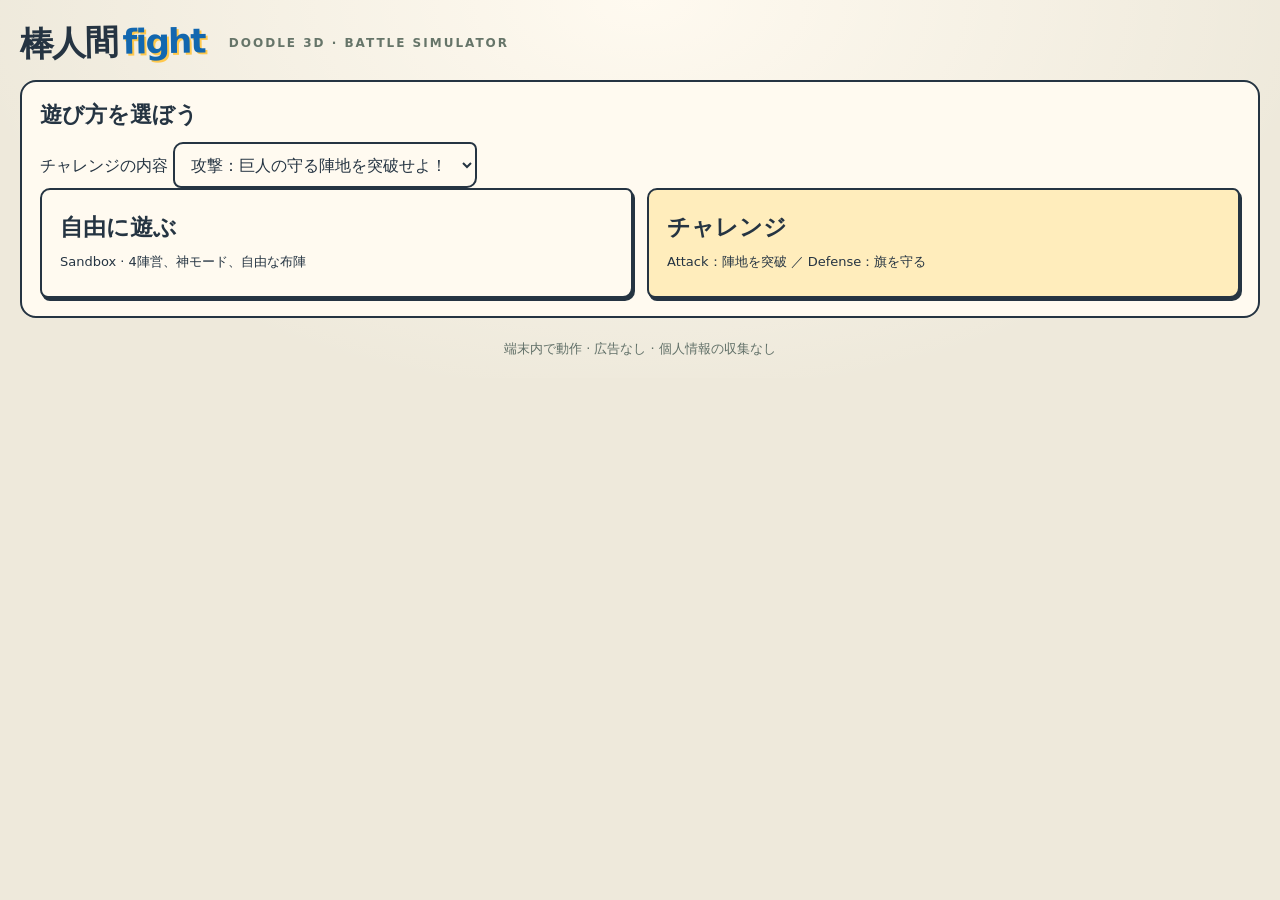
==== commit 8ab360b4: "stick-fight-doodle-3d-v13-phase62" ====
--- a/index.html
+++ b/index.html
@@ -1 +1 @@
-<!doctype html><html lang="ja"><head><meta charset="utf-8"><meta name="viewport" content="width=device-width,initial-scale=1,viewport-fit=cover"><meta name="theme-color" content="#fffaf0"><meta http-equiv="Content-Security-Policy" content="default-src 'self'; script-src 'self'; style-src 'self'; img-src 'self' data:; connect-src 'self'; worker-src 'self'; manifest-src 'self'"><title>棒人間fight</title><link rel="stylesheet" href="style.css"><link rel="manifest" href="manifest.json"><link rel="icon" href="icon.svg"></head><body><main><header><h1>棒人間<span>fight</span></h1><p>DOODLE 3D · BATTLE SIMULATOR</p><button id="install" hidden>インストール</button></header><section id="modeChooser"><h2>遊び方を選ぼう</h2><label id="challengePickerLabel">チャレンジの内容 <select id="challengePicker"><option value="giant-outpost">攻撃：巨人の守る陣地を突破せよ！</option><option value="flag-defense">防衛：3分間、旗を守れ！</option></select></label><div class="modeChoices"><button id="modeSandbox"><b>自由に遊ぶ</b><small>Sandbox · 4陣営、神モード、自由な布陣</small></button><button id="modeChallenge"><b>チャレンジ</b><small>Challenge · コスト1000以内で固定の敵軍を倒す</small></button></div></section><div id="modeBar" hidden><strong id="modeName"></strong></div><section id="challengeBar" hidden><h2 id="challengeTitle"></h2><strong id="challengeCost" role="status"></strong><progress id="challengeBudget" max="1000" value="0"></progress></section><section id="setup" hidden><div class="intro"><b>2〜4陣営を編成しよう</b><span>人数を入力 → 自動配置 → フィールドで調整。</span></div><div class="teams"><section class="team a"><h2>TEAM A <small>青チーム</small></h2><div id="roster0"></div><p id="total0"></p></section><section class="team b"><h2>TEAM B <small>赤チーム</small></h2><div id="roster1"></div><p id="total1"></p></section><section class="team c"><h2>TEAM C <small>緑チーム</small></h2><div id="roster2"></div><p id="total2"></p></section><section class="team d"><h2>TEAM D <small>紫チーム</small></h2><div id="roster3"></div><p id="total3"></p></section></div><div class="actions"><button id="quickBack">元のフィールドへ戻る</button><button id="demo">おすすめ編成</button><button id="clear">全員クリア</button><button id="fight" class="primary">自動配置してフィールドへ</button></div><p id="notice" role="status">種類を混ぜて、大軍同士の戦いも楽しめます。</p></section><section id="battle" hidden><div class="hud"><div><b>TEAM A 総合HP</b><progress id="hp0" max="1" value="1"></progress><small id="stats0"></small></div><div><b>TEAM B 総合HP</b><progress id="hp1" max="1" value="1"></progress><small id="stats1"></small></div><div><b>TEAM C 総合HP</b><progress id="hp2" max="1" value="1"></progress><small id="stats2"></small></div><div><b>TEAM D 総合HP</b><progress id="hp3" max="1" value="1"></progress><small id="stats3"></small></div><strong id="clock">0:00</strong></div><div id="selectionToolbar" hidden><strong id="selectionCount" role="status">選択中：0体</strong><div id="selectTeams" role="group" aria-label="TEAM全選択"><button data-team="0">A 全選択</button><button data-team="1">B 全選択</button><button data-team="2">C 全選択</button><button data-team="3">D 全選択</button></div><div class="selectionActions"><button id="selectionAdd" aria-pressed="false">追加選択 OFF</button><button id="selectionClear">選択解除</button><button id="selectionRotate">↻ 45°回転</button><button id="selectionUndo" disabled>元に戻す</button></div><p id="selectionHint"></p></div><div id="arena"><canvas id="canvas"></canvas><div id="selectionRect" hidden></div><div id="deploymentZoneLabel" hidden>青いエリア：ここに自軍を置く</div><div id="groupHandle" hidden>✋<small>ドラッグで移動</small></div><div id="selectionBadge" hidden></div><div id="result" hidden><h2 id="winner"></h2><div id="battleReport"><div id="challengeResult" hidden><h3 id="challengeOutcome"></h3><p id="challengeDetails"></p></div><p id="reportTime"></p><div class="reportTable"><table><thead><tr><th>TEAM</th><th>生存</th><th>撃破</th><th>与ダメージ</th><th>投入</th></tr></thead><tbody id="reportTeams"></tbody></table></div><p id="reportMvp"></p><p id="reportDamage"></p><details id="interventionReport"><summary>神の介入を見る</summary><p id="reportGod"></p></details></div><div class="resultActions"><button id="again" class="primary">同じ条件でもう一度</button><button id="back">編成を変更して再戦</button></div></div><span id="dumbbellLabel" hidden>1t</span><output id="fieldFeedback" role="status" hidden></output><output id="selected">棒人間をタップすると個人HPを表示</output><div id="defenseHUD" hidden><strong id="baseStatus"></strong><progress id="baseHP" max="5000" value="5000"></progress><small id="waveStatus"></small></div></div><p class="hint">1本指で回転・角度変更 / 2本指で移動とピンチズーム / PCは右ドラッグで移動・ホイールでズーム</p><section id="settingsSheet" hidden aria-label="設定パネル"><div class="sheetHeader"><strong id="sheetTitle">軍の設定</strong><button id="sheetClose" aria-label="設定を閉じる">閉じる ×</button></div><nav id="sheetTabs" aria-label="設定のカテゴリ"><button id="sheetTab-army" data-panel="army">軍</button><button id="sheetTab-field" data-panel="field">戦場</button><button id="sheetTab-rules" data-panel="rules">ルール</button><button id="sheetTab-other" data-panel="other">保存・その他</button></nav><section id="sheet-army" class="sheetPanel" hidden><button id="sheetGod" hidden>⚡ 神の介入を使う</button><section id="editorBar" hidden><div class="editorTop"><h2>② 軍団を置こう</h2><small id="editCounts"></small><button id="editorStart" class="primary">戦闘開始</button><button id="undo" disabled>元に戻す</button></div><div id="editModeButtons" role="group" aria-label="フィールド操作"><button data-tool="place">＋ 配置</button><button data-tool="select">👆 選択</button><button data-tool="move">✋ 移動</button><button data-tool="camera">👁 カメラ</button></div><div class="editorTools"><label>その他の操作 <select id="editTool"><option value="place">キャラを配置</option><option value="brush">ブラシで配置</option><option value="select">選択</option><option value="move">選択したものを移動</option><option value="terrain">地形を配置</option><option value="camera">カメラのみ</option></select></label><span id="editorPlacement"></span><button id="deleteSelected" disabled>選択を削除</button><button id="rotateSelected" disabled>45°回転</button></div><div id="editorStatus"></div><span id="editorCamera"></span></section><section id="teamPresetBar" hidden><details id="teamPresetPanel"><summary>TEAM全体を配備する <small>このTEAMの軍を置き換え・元に戻せます</small></summary><div class="teamPresetGrid"><section id="teamCard0" class="teamPresetCard teamColor0"><h3>TEAM A 全体 <small id="teamPresetCount0"></small></h3><select id="teamPreset0" aria-label="TEAM A 全体プリセット"></select><p id="teamPresetSummary0"></p><button id="applyTeam0">この軍を配備</button></section><section id="teamCard1" class="teamPresetCard teamColor1"><h3>TEAM B 全体 <small id="teamPresetCount1"></small></h3><select id="teamPreset1" aria-label="TEAM B 全体プリセット"></select><p id="teamPresetSummary1"></p><button id="applyTeam1">この軍を配備</button></section><section id="teamCard2" class="teamPresetCard teamColor2"><h3>TEAM C 全体 <small id="teamPresetCount2"></small></h3><select id="teamPreset2" aria-label="TEAM C 全体プリセット"></select><p id="teamPresetSummary2"></p><button id="applyTeam2">この軍を配備</button></section><section id="teamCard3" class="teamPresetCard teamColor3"><h3>TEAM D 全体 <small id="teamPresetCount3"></small></h3><select id="teamPreset3" aria-label="TEAM D 全体プリセット"></select><p id="teamPresetSummary3"></p><button id="applyTeam3">この軍を配備</button></section></div><details id="saveTeamPanel"><summary>自作チームの配置を保存</summary><div class="editorTools"><label>TEAM <select id="saveTeamTarget"><option value="0">A</option><option value="1">B</option><option value="2">C</option><option value="3">D</option></select></label><input id="teamPresetName" maxlength="80" placeholder="自作チーム名" aria-label="自作チーム名"><button id="saveTeamPreset">チームを保存・更新</button></div><small>種類・人数・部隊間の配置を保存。別TEAMでは初期位置と向きを合わせて展開。同名は更新。</small><p id="teamSaveStatus" role="status"></p></details></details></section><details id="multiplierPanel"><summary>陣営倍率（0.1〜10倍・戦闘開始時に反映）</summary><div class="multipliers"><fieldset><legend>TEAM A</legend><label>HP<input id="mult0_hp" type="number" min="0.1" max="10" step="0.1" value="1" aria-label="TEAM A HP倍率"></label><label>攻撃<input id="mult0_attack" type="number" min="0.1" max="10" step="0.1" value="1" aria-label="TEAM A 攻撃倍率"></label><label>移動<input id="mult0_speed" type="number" min="0.1" max="10" step="0.1" value="1" aria-label="TEAM A 移動倍率"></label></fieldset><fieldset><legend>TEAM B</legend><label>HP<input id="mult1_hp" type="number" min="0.1" max="10" step="0.1" value="1" aria-label="TEAM B HP倍率"></label><label>攻撃<input id="mult1_attack" type="number" min="0.1" max="10" step="0.1" value="1" aria-label="TEAM B 攻撃倍率"></label><label>移動<input id="mult1_speed" type="number" min="0.1" max="10" step="0.1" value="1" aria-label="TEAM B 移動倍率"></label></fieldset><fieldset><legend>TEAM C</legend><label>HP<input id="mult2_hp" type="number" min="0.1" max="10" step="0.1" value="1" aria-label="TEAM C HP倍率"></label><label>攻撃<input id="mult2_attack" type="number" min="0.1" max="10" step="0.1" value="1" aria-label="TEAM C 攻撃倍率"></label><label>移動<input id="mult2_speed" type="number" min="0.1" max="10" step="0.1" value="1" aria-label="TEAM C 移動倍率"></label></fieldset><fieldset><legend>TEAM D</legend><label>HP<input id="mult3_hp" type="number" min="0.1" max="10" step="0.1" value="1" aria-label="TEAM D HP倍率"></label><label>攻撃<input id="mult3_attack" type="number" min="0.1" max="10" step="0.1" value="1" aria-label="TEAM D 攻撃倍率"></label><label>移動<input id="mult3_speed" type="number" min="0.1" max="10" step="0.1" value="1" aria-label="TEAM D 移動倍率"></label></fieldset></div><small>キャラの基本値に乗算します。「神」の無敵は維持されます。</small></details><details id="armyBuilder"><summary>自作軍団を作る・保存する</summary><p>キャラの人数を決めて保存すると、軍団メニューから呼び出せます。</p><div class="editorTools"><input id="armyName" maxlength="80" placeholder="自作軍団名" aria-label="自作軍団名"><button id="armyFromTeam">選んだTEAMの構成を使う</button><button id="armyFromPreset">選んだ軍団を編集</button></div><div id="armyRows"></div><div class="editorTools"><span id="customTotal">合計0体</span><button id="saveArmy" class="primary">軍団を保存・更新</button></div><small>現在の陣形・間隔も保存。同じ名前は更新します。軍団は1〜300体、50種類まで。</small><p id="armySaveStatus" role="status"></p></details><button id="quick">クイック編成</button><div class="placement"><button id="godToggle" aria-pressed="false">神モードに切替</button><button id="placeToggle" aria-pressed="false">増援を選ぶ</button><section id="godPanel" hidden aria-label="神の介入"><div class="godHeading"><strong>神モード</strong><button id="godExit">観戦へ戻る</button></div><div id="godButtons"></div><label id="healTargetLabel" hidden>回復対象 <select id="healTarget"><option value="all">全TEAM</option><option value="0">TEAM Aのみ</option><option value="1">TEAM Bのみ</option><option value="2">TEAM Cのみ</option><option value="3">TEAM Dのみ</option></select></label><p id="godStatus" role="status"></p></section><div id="placeOptions" hidden><label>チーム <select id="placeTeam"><option value="0">TEAM A（青）</option><option value="1">TEAM B（赤）</option><option value="2">TEAM C（緑）</option><option value="3">TEAM D（紫）</option></select></label><label class="phase2Only">置くもの <select id="placeSource"><option value="character">キャラ</option><option value="army">軍団</option></select></label><label id="placeTypeLabel">キャラ <select id="placeType"></select></label><label id="armyLabel" hidden>ここに配置する軍団 <select id="armySelect"></select></label><label id="countLabel" class="phase2Only">人数 <select id="placeCount"><option value="1">1体</option><option value="5">5体</option><option value="10">10体</option><option value="25">25体</option><option value="50">50体</option><option value="100">100体</option></select></label><span id="armyTotal" class="phase2Only" hidden></span><label class="phase2Only">陣形 <select id="formation"></select></label><label class="phase2Only">間隔 <select id="density"></select></label><label id="brushCountLabel" hidden>ブラシ <select id="brushCount"><option value="1">1体ずつ</option><option value="5">5体ずつ</option><option value="10">10体ずつ</option></select></label><p id="armyContents" class="phase2Only" hidden></p><button id="placeEnd">配置終了</button></div><p id="placeStatus" role="status">通常操作：ドラッグでカメラを操作</p></div></section><section id="sheet-field" class="sheetPanel" hidden><section id="mapBar" hidden><details id="mapChooser"><summary>① マップを選ぶ <span id="mapName">カスタム</span></summary><div id="mapButtons"></div><p id="mapHint">地形だけを切り替えます。軍団と倍率は保ちます。</p></details><button id="clearUnits">軍団だけ全消去</button></section><label id="terrainOptions" hidden>地形 <select id="terrainType"></select></label><label id="terrainScaleLabel" hidden>大きさ <select id="terrainScale"><option value="0.7">小</option><option value="1" selected>標準</option><option value="1.5">大</option></select></label><button id="terrainTool">＋ 地形を置く</button></section><section id="sheet-rules" class="sheetPanel" hidden><p id="challengeRules">TEAM Aだけを編成。青いエリアに配置して、敵軍を全滅させよう。敵軍・地形・倍率は固定。神モード・戦闘中増援は使いません。</p><button id="chooseMode">モードを選び直す</button><p id="rulesDescription">自由に遊ぶ：無制限。チャレンジ：決められたコスト内でTEAM Aを編成。</p></section><section id="sheet-other" class="sheetPanel" hidden><details><summary>性能を見る</summary><p id="perfDetail"></p><small>時間はCPU側の測定です。GPU時間は含みません。</small></details><section id="editorDetails" hidden><details><summary>プリセット保存・読込 / 全消去</summary><div class="editorTools"><input id="presetName" type="text" placeholder="プリセット名" maxlength="80" aria-label="プリセット名"><button id="savePreset">保存</button><select id="presetList" aria-label="保存したプリセット"></select><button id="loadPreset">読込</button><select id="clearScope" aria-label="全消去の対象"><option value="0">TEAM Aのみ</option><option value="1">TEAM Bのみ</option><option value="2">TEAM Cのみ</option><option value="3">TEAM Dのみ</option><option value="terrain">地形のみ</option><option value="all">すべて</option></select><button id="clearField">選んだ対象を全消去</button></div></details><details><summary>種類ごとの配置数</summary><p id="composition"></p></details></section><div class="controls"><button id="pause">一時停止</button><button id="resetCamera">全体へ戻る</button><label>速度 <select id="speed"><option value="1">1倍</option><option value="2">2倍</option><option value="4">4倍</option></select></label><label>ドラッグ <select id="cameraMode"><option value="orbit">回転</option><option value="pan">移動</option></select></label><button id="return">編成を変更</button><span id="performance"></span><div id="cameraTools" class="watchOnly"><button id="followSelected" disabled>選んだキャラを追従</button><button id="freeCamera" hidden>自由カメラへ</button><span id="cameraStatus" role="status">自由カメラ</span></div></div></section></section><nav id="fieldDock" aria-label="戦場の操作"><button id="dockSelect" aria-pressed="false">👆 選択</button><button id="dockCamera" aria-pressed="false">🎥 カメラ</button><button id="dockContext" aria-pressed="false">➕ 配置</button><button id="dockBattle" aria-pressed="false">▶ 戦闘</button><button id="dockSettings" aria-pressed="false">☰ 設定</button></nav></section><footer>端末内で動作 · 広告なし · 個人情報の収集なし</footer></main><script type="module" src="game-v13.js"></script></body></html>
+<!doctype html><html lang="ja"><head><meta charset="utf-8"><meta name="viewport" content="width=device-width,initial-scale=1,viewport-fit=cover,interactive-widget=resizes-content"><meta name="theme-color" content="#fffaf0"><meta http-equiv="Content-Security-Policy" content="default-src 'self'; script-src 'self'; style-src 'self'; img-src 'self' data:; connect-src 'self'; worker-src 'self'; manifest-src 'self'"><title>棒人間fight</title><link rel="stylesheet" href="style.css"><link rel="manifest" href="manifest.json"><link rel="icon" href="icon.svg"></head><body><main><header><h1>棒人間<span>fight</span></h1><p>DOODLE 3D · BATTLE SIMULATOR</p><button id="install" hidden>インストール</button></header><section id="modeChooser"><h2>遊び方を選ぼう</h2><p id="modeError" role="alert" hidden></p><label id="challengePickerLabel">チャレンジの内容 <select id="challengePicker"><option value="giant-outpost">攻撃：巨人の守る陣地を突破せよ！</option><option value="flag-defense">防衛：3分間、旗を守れ！</option></select></label><div class="modeChoices"><button id="modeSandbox"><b>自由に遊ぶ</b><small>Sandbox · 4陣営、神モード、自由な布陣</small></button><button id="modeChallenge"><b>チャレンジ</b><small>Attack：陣地を突破 ／ Defense：旗を守る</small></button></div></section><div id="modeBar" hidden><strong id="modeName"></strong></div><section id="challengeBar" hidden><h2 id="challengeTitle"></h2><strong id="challengeCost" role="status"></strong><progress id="challengeBudget" max="1000" value="0"></progress></section><section id="setup" hidden><div class="intro"><b>2〜4陣営を編成しよう</b><span>人数を入力 → 自動配置 → フィールドで調整。</span></div><div class="teams"><section class="team a"><h2>TEAM A <small>青チーム</small></h2><div id="roster0"></div><p id="total0"></p></section><section class="team b"><h2>TEAM B <small>赤チーム</small></h2><div id="roster1"></div><p id="total1"></p></section><section class="team c"><h2>TEAM C <small>緑チーム</small></h2><div id="roster2"></div><p id="total2"></p></section><section class="team d"><h2>TEAM D <small>紫チーム</small></h2><div id="roster3"></div><p id="total3"></p></section></div><div class="actions"><button id="quickBack">元のフィールドへ戻る</button><button id="demo">おすすめ編成</button><button id="clear">全員クリア</button><button id="fight" class="primary">自動配置してフィールドへ</button></div><p id="notice" role="status">種類を混ぜて、大軍同士の戦いも楽しめます。</p></section><section id="battle" hidden><div class="hud"><div><b>TEAM A 総合HP</b><progress id="hp0" max="1" value="1"></progress><small id="stats0"></small></div><div><b>TEAM B 総合HP</b><progress id="hp1" max="1" value="1"></progress><small id="stats1"></small></div><div><b>TEAM C 総合HP</b><progress id="hp2" max="1" value="1"></progress><small id="stats2"></small></div><div><b>TEAM D 総合HP</b><progress id="hp3" max="1" value="1"></progress><small id="stats3"></small></div><strong id="clock">0:00</strong></div><div id="defenseHUD" hidden><div class="flagHealth"><strong id="baseStatus"></strong><progress id="baseHP" max="5000" value="5000"></progress></div><div class="defenseClock"><span>残り時間</span><strong id="defenseTime">3:00</strong></div><small id="waveStatus"></small></div><div id="arena"><canvas id="canvas"></canvas><div id="selectionRect" hidden></div><div id="deploymentZoneLabel" hidden>青いエリア：ここに自軍を置く</div><div id="groupHandle" hidden>✋<small>ドラッグで移動</small></div><div id="selectionBadge" hidden></div><div id="result" hidden><h2 id="winner"></h2><div id="battleReport"><div id="challengeResult" hidden><h3 id="challengeOutcome"></h3><p id="challengeDetails"></p></div><p id="reportTime"></p><div class="reportTable"><table><thead><tr><th>TEAM</th><th>生存</th><th>撃破</th><th>与ダメージ</th><th>投入</th></tr></thead><tbody id="reportTeams"></tbody></table></div><p id="reportMvp"></p><p id="reportDamage"></p><details id="interventionReport"><summary>神の介入を見る</summary><p id="reportGod"></p></details></div><div class="resultActions"><button id="again" class="primary">同じ条件でもう一度</button><button id="back">編成を変更して再戦</button></div></div><span id="dumbbellLabel" hidden>1t</span><output id="fieldFeedback" role="status" hidden></output><output id="selected">棒人間をタップすると個人HPを表示</output></div><p class="hint">1本指で回転・角度変更 / 2本指で移動とピンチズーム / PCは右ドラッグで移動・ホイールでズーム</p><section id="settingsSheet" hidden aria-label="設定パネル"><div class="sheetHeader"><strong id="sheetTitle">軍の設定</strong><button id="sheetClose" aria-label="設定を閉じる">閉じる ×</button></div><nav id="sheetTabs" aria-label="設定のカテゴリ"><button id="sheetTab-army" data-panel="army">軍</button><button id="sheetTab-field" data-panel="field">戦場</button><button id="sheetTab-rules" data-panel="rules">ルール</button><button id="sheetTab-other" data-panel="other">保存・その他</button></nav><section id="sheet-army" class="sheetPanel" hidden><p id="godIntro" role="status" hidden>戦場へ直接介入できます。能力や増援を選び、戦場をタップ。</p><button id="sheetGod" hidden>⚡ 神の介入を使う</button><section id="editorBar" hidden><div class="editorTop"><h2>兵士を配置</h2><small id="editCounts"></small><button id="editorStart" class="primary">戦闘開始</button><button id="undo" disabled>元に戻す</button></div><div id="editModeButtons" role="group" aria-label="フィールド操作"><button data-tool="place">＋ 配置</button><button data-tool="select">👆 選択</button><button data-tool="move">✋ 移動</button><button data-tool="camera">👁 カメラ</button></div><div class="editorTools"><label>その他の操作 <select id="editTool"><option value="place">キャラを配置</option><option value="brush">ブラシで配置</option><option value="select">選択</option><option value="move">選択したものを移動</option><option value="terrain">地形を配置</option><option value="camera">カメラのみ</option></select></label><span id="editorPlacement"></span><button id="deleteSelected" disabled>選択を削除</button><button id="rotateSelected" disabled>45°回転</button></div><div id="editorStatus"></div><span id="editorCamera"></span></section><section id="teamPresetBar" hidden><details id="teamPresetPanel"><summary>TEAM全体を配備する <small>このTEAMの軍を置き換え・元に戻せます</small></summary><div class="teamPresetGrid"><section id="teamCard0" class="teamPresetCard teamColor0"><h3>TEAM A 全体 <small id="teamPresetCount0"></small></h3><select id="teamPreset0" aria-label="TEAM A 全体プリセット"></select><p id="teamPresetSummary0"></p><button id="applyTeam0">この軍を配備</button></section><section id="teamCard1" class="teamPresetCard teamColor1"><h3>TEAM B 全体 <small id="teamPresetCount1"></small></h3><select id="teamPreset1" aria-label="TEAM B 全体プリセット"></select><p id="teamPresetSummary1"></p><button id="applyTeam1">この軍を配備</button></section><section id="teamCard2" class="teamPresetCard teamColor2"><h3>TEAM C 全体 <small id="teamPresetCount2"></small></h3><select id="teamPreset2" aria-label="TEAM C 全体プリセット"></select><p id="teamPresetSummary2"></p><button id="applyTeam2">この軍を配備</button></section><section id="teamCard3" class="teamPresetCard teamColor3"><h3>TEAM D 全体 <small id="teamPresetCount3"></small></h3><select id="teamPreset3" aria-label="TEAM D 全体プリセット"></select><p id="teamPresetSummary3"></p><button id="applyTeam3">この軍を配備</button></section></div><details id="saveTeamPanel"><summary>自作チームの配置を保存</summary><div class="editorTools"><label>TEAM <select id="saveTeamTarget"><option value="0">A</option><option value="1">B</option><option value="2">C</option><option value="3">D</option></select></label><input id="teamPresetName" maxlength="80" placeholder="自作チーム名" aria-label="自作チーム名"><button id="saveTeamPreset">チームを保存・更新</button></div><small>種類・人数・部隊間の配置を保存。別TEAMでは初期位置と向きを合わせて展開。同名は更新。</small><p id="teamSaveStatus" role="status"></p></details></details></section><details id="multiplierPanel"><summary>陣営倍率（0.1〜10倍・戦闘開始時に反映）</summary><div class="multipliers"><fieldset><legend>TEAM A</legend><label>HP<input id="mult0_hp" type="number" min="0.1" max="10" step="0.1" value="1" aria-label="TEAM A HP倍率"></label><label>攻撃<input id="mult0_attack" type="number" min="0.1" max="10" step="0.1" value="1" aria-label="TEAM A 攻撃倍率"></label><label>移動<input id="mult0_speed" type="number" min="0.1" max="10" step="0.1" value="1" aria-label="TEAM A 移動倍率"></label></fieldset><fieldset><legend>TEAM B</legend><label>HP<input id="mult1_hp" type="number" min="0.1" max="10" step="0.1" value="1" aria-label="TEAM B HP倍率"></label><label>攻撃<input id="mult1_attack" type="number" min="0.1" max="10" step="0.1" value="1" aria-label="TEAM B 攻撃倍率"></label><label>移動<input id="mult1_speed" type="number" min="0.1" max="10" step="0.1" value="1" aria-label="TEAM B 移動倍率"></label></fieldset><fieldset><legend>TEAM C</legend><label>HP<input id="mult2_hp" type="number" min="0.1" max="10" step="0.1" value="1" aria-label="TEAM C HP倍率"></label><label>攻撃<input id="mult2_attack" type="number" min="0.1" max="10" step="0.1" value="1" aria-label="TEAM C 攻撃倍率"></label><label>移動<input id="mult2_speed" type="number" min="0.1" max="10" step="0.1" value="1" aria-label="TEAM C 移動倍率"></label></fieldset><fieldset><legend>TEAM D</legend><label>HP<input id="mult3_hp" type="number" min="0.1" max="10" step="0.1" value="1" aria-label="TEAM D HP倍率"></label><label>攻撃<input id="mult3_attack" type="number" min="0.1" max="10" step="0.1" value="1" aria-label="TEAM D 攻撃倍率"></label><label>移動<input id="mult3_speed" type="number" min="0.1" max="10" step="0.1" value="1" aria-label="TEAM D 移動倍率"></label></fieldset></div><small>キャラの基本値に乗算します。「神」の無敵は維持されます。</small></details><details id="armyBuilder"><summary>自作軍団を作る・保存する</summary><p>キャラの人数を決めて保存すると、軍団メニューから呼び出せます。</p><div class="editorTools"><input id="armyName" maxlength="80" placeholder="自作軍団名" aria-label="自作軍団名"><button id="armyFromTeam">選んだTEAMの構成を使う</button><button id="armyFromPreset">選んだ軍団を編集</button></div><div id="armyRows"></div><div class="editorTools"><span id="customTotal">合計0体</span><button id="saveArmy" class="primary">軍団を保存・更新</button></div><small>現在の陣形・間隔も保存。同じ名前は更新します。軍団は1〜300体、50種類まで。</small><p id="armySaveStatus" role="status"></p></details><div id="teamDeleteBar"><strong>TEAMごとに全削除（元に戻せます）</strong><div class="teamDeleteButtons"><button id="clearTeam0">TEAM Aを全削除</button><button id="clearTeam1">TEAM Bを全削除</button><button id="clearTeam2">TEAM Cを全削除</button><button id="clearTeam3">TEAM Dを全削除</button></div></div><button id="quick">クイック編成</button><div class="placement"><button id="godToggle" aria-pressed="false">神モードに切替</button><button id="placeToggle" aria-pressed="false">増援を選ぶ</button><section id="godPanel" hidden aria-label="神の介入"><div class="godHeading"><strong>神モード</strong><button id="godExit">観戦へ戻る</button></div><div id="godButtons"></div><label id="healTargetLabel" hidden>回復対象 <select id="healTarget"><option value="all">全TEAM</option><option value="0">TEAM Aのみ</option><option value="1">TEAM Bのみ</option><option value="2">TEAM Cのみ</option><option value="3">TEAM Dのみ</option></select></label><p id="godStatus" role="status"></p></section><div id="placeOptions" hidden><label>チーム <select id="placeTeam"><option value="0">TEAM A（青）</option><option value="1">TEAM B（赤）</option><option value="2">TEAM C（緑）</option><option value="3">TEAM D（紫）</option></select></label><label class="phase2Only">置くもの <select id="placeSource"><option value="character">キャラ</option><option value="army">軍団</option></select></label><label id="placeTypeLabel">キャラ <select id="placeType"></select></label><label id="armyLabel" hidden>ここに配置する軍団 <select id="armySelect"></select></label><label id="countLabel" class="phase2Only">人数 <select id="placeCount"><option value="1">1体</option><option value="5">5体</option><option value="10">10体</option><option value="25">25体</option><option value="50">50体</option><option value="100">100体</option></select></label><span id="armyTotal" class="phase2Only" hidden></span><label class="phase2Only">陣形 <select id="formation"></select></label><label class="phase2Only">間隔 <select id="density"></select></label><label id="brushCountLabel" hidden>ブラシ <select id="brushCount"><option value="1">1体ずつ</option><option value="5">5体ずつ</option><option value="10">10体ずつ</option></select></label><p id="armyContents" class="phase2Only" hidden></p><button id="placeEnd">配置終了</button></div><p id="placeStatus" role="status">通常操作：ドラッグでカメラを操作</p></div></section><section id="sheet-field" class="sheetPanel" hidden><section id="mapBar" hidden><details id="mapChooser"><summary>マップを選ぶ <span id="mapName">カスタム</span></summary><div id="mapButtons"></div><p id="mapHint">地形だけを切り替えます。軍団と倍率は保ちます。</p></details><button id="clearUnits">軍団だけ全消去</button></section><label id="terrainOptions" hidden>地形 <select id="terrainType"></select></label><label id="terrainScaleLabel" hidden>大きさ <select id="terrainScale"><option value="0.7">小</option><option value="1" selected>標準</option><option value="1.5">大</option></select></label><button id="terrainTool">＋ 地形を置く</button></section><section id="sheet-rules" class="sheetPanel" hidden><p id="challengeRules">TEAM Aだけを編成。青いエリアに配置して、敵軍を全滅させよう。敵軍・地形・倍率は固定。神モード・戦闘中増援は使いません。</p><button id="chooseMode">モードを選び直す</button><p id="rulesDescription">自由に遊ぶ：無制限。チャレンジ：決められたコスト内でTEAM Aを編成。</p></section><section id="sheet-other" class="sheetPanel" hidden><details><summary>性能を見る</summary><p id="perfDetail"></p><small>時間はCPU側の測定です。GPU時間は含みません。</small></details><section id="editorDetails" hidden><details><summary>プリセット保存・読込 / 全消去</summary><div class="editorTools"><input id="presetName" type="text" placeholder="プリセット名" maxlength="80" aria-label="プリセット名"><button id="savePreset">保存</button><select id="presetList" aria-label="保存したプリセット"></select><button id="loadPreset">読込</button><select id="clearScope" aria-label="全消去の対象"><option value="0">TEAM Aのみ</option><option value="1">TEAM Bのみ</option><option value="2">TEAM Cのみ</option><option value="3">TEAM Dのみ</option><option value="terrain">地形のみ</option><option value="all">すべて</option></select><button id="clearField">選んだ対象を全消去</button></div></details><details><summary>種類ごとの配置数</summary><p id="composition"></p></details></section><div class="controls"><button id="pause">一時停止</button><button id="resetCamera">全体へ戻る</button><label>速度 <select id="speed"><option value="1">1倍</option><option value="2">2倍</option><option value="4">4倍</option></select></label><label>ドラッグ <select id="cameraMode"><option value="orbit">回転</option><option value="pan">移動</option></select></label><button id="return">編成を変更</button><span id="performance"></span><div id="cameraTools" class="watchOnly"><button id="followSelected" disabled>選んだキャラを追従</button><button id="freeCamera" hidden>自由カメラへ</button><span id="cameraStatus" role="status">自由カメラ</span></div></div></section></section><div id="selectionToolbar" hidden><div class="selectionHeader"><strong id="selectionCount" role="status">選択中：0体</strong><details id="selectionMore"><summary>選択の範囲 ▾</summary><div id="selectTeams" role="group" aria-label="TEAM全選択"><button data-team="0">A 全選択</button><button data-team="1">B 全選択</button><button data-team="2">C 全選択</button><button data-team="3">D 全選択</button></div><div class="selectionOptions"><button id="selectionAdd" aria-pressed="false">追加選択 OFF</button><button id="selectionClear">選択解除</button></div></details></div><div class="selectionActions"><button id="selectionMove" disabled>移動</button><button id="selectionRotate">45°回転</button><button id="selectionDelete" disabled>削除</button><button id="selectionUndo" disabled>元に戻す</button></div><p id="selectionHint"></p></div><p id="dockHint" role="status" hidden></p><nav id="fieldDock" aria-label="戦場の操作"><button id="dockContext" aria-pressed="false">＋ 配置</button><button id="dockSelect" aria-pressed="false">選択</button><button id="dockBattle" aria-pressed="false">▶ 戦闘開始</button><button id="dockCamera" aria-pressed="false">カメラ</button><button id="dockSettings" aria-pressed="false">☰ 設定</button></nav></section><footer>端末内で動作 · 広告なし · 個人情報の収集なし</footer></main><script type="module" src="game-v13.js"></script></body></html>
